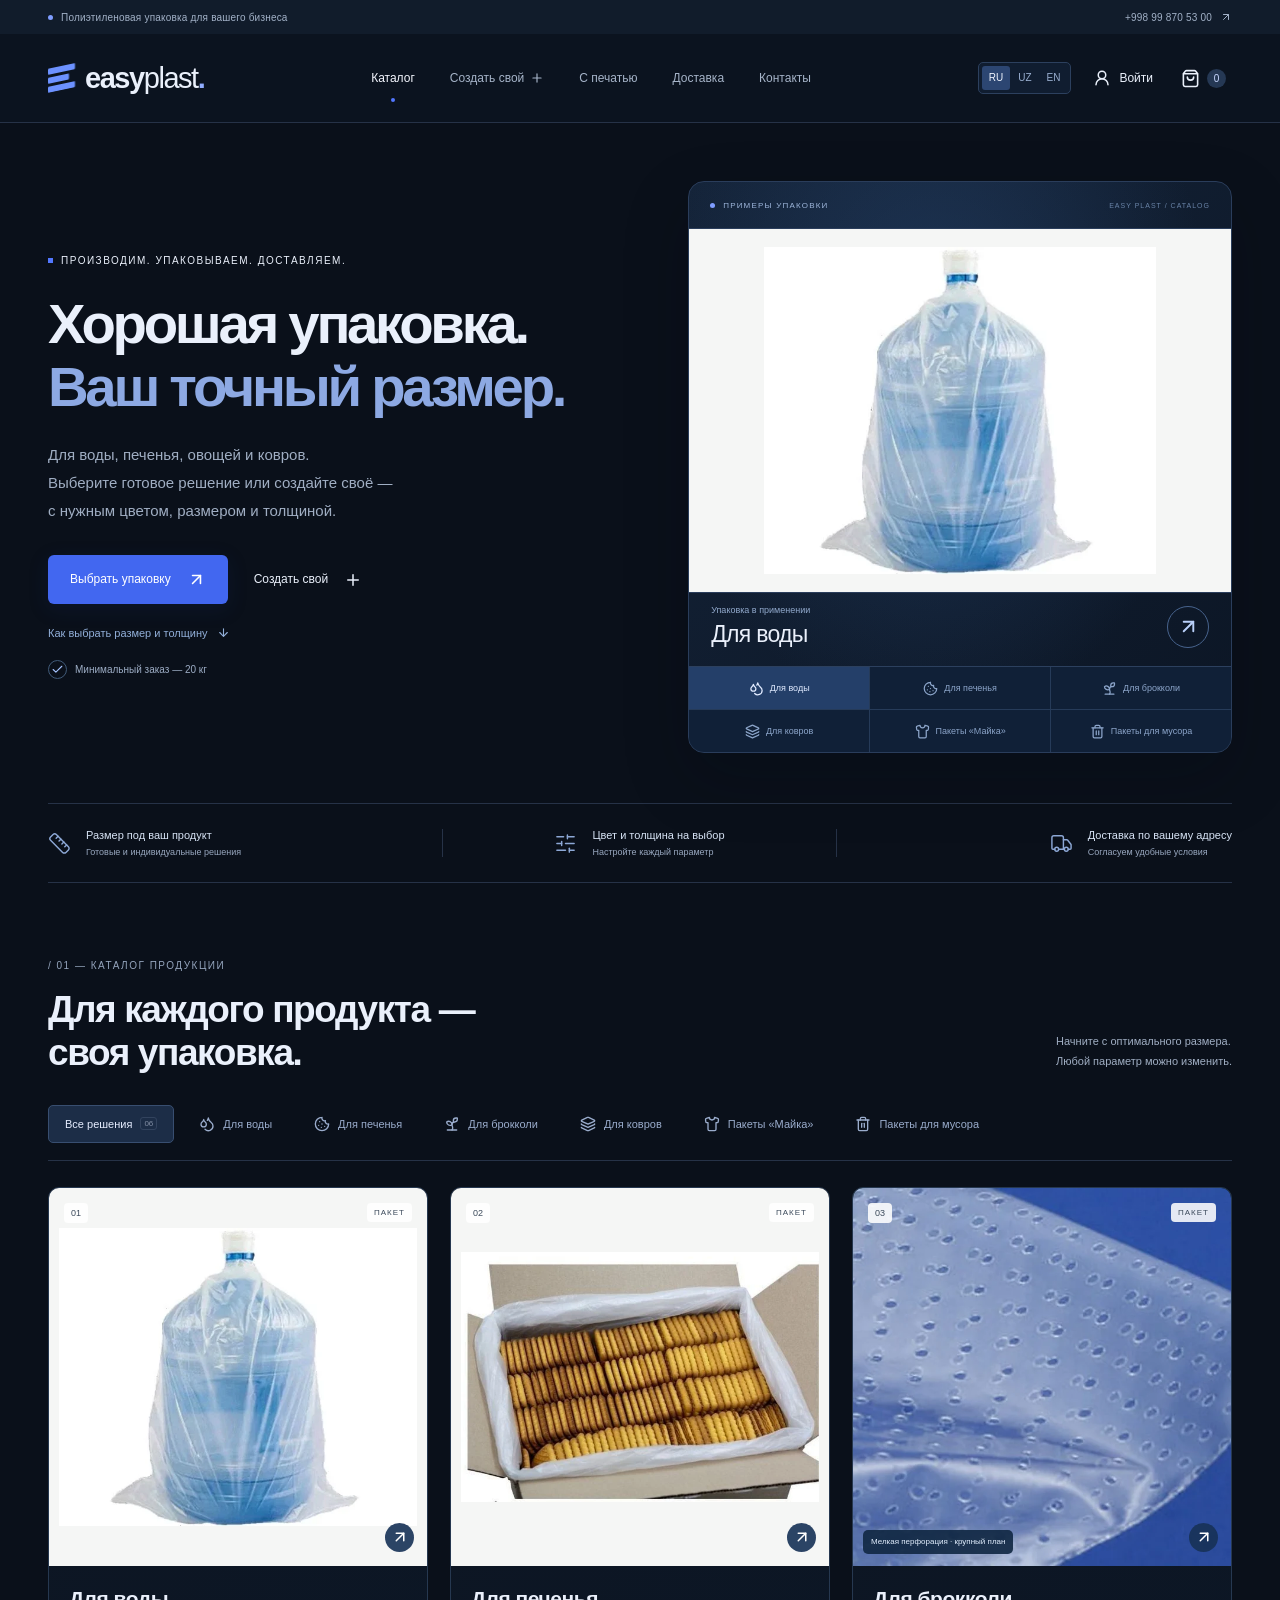
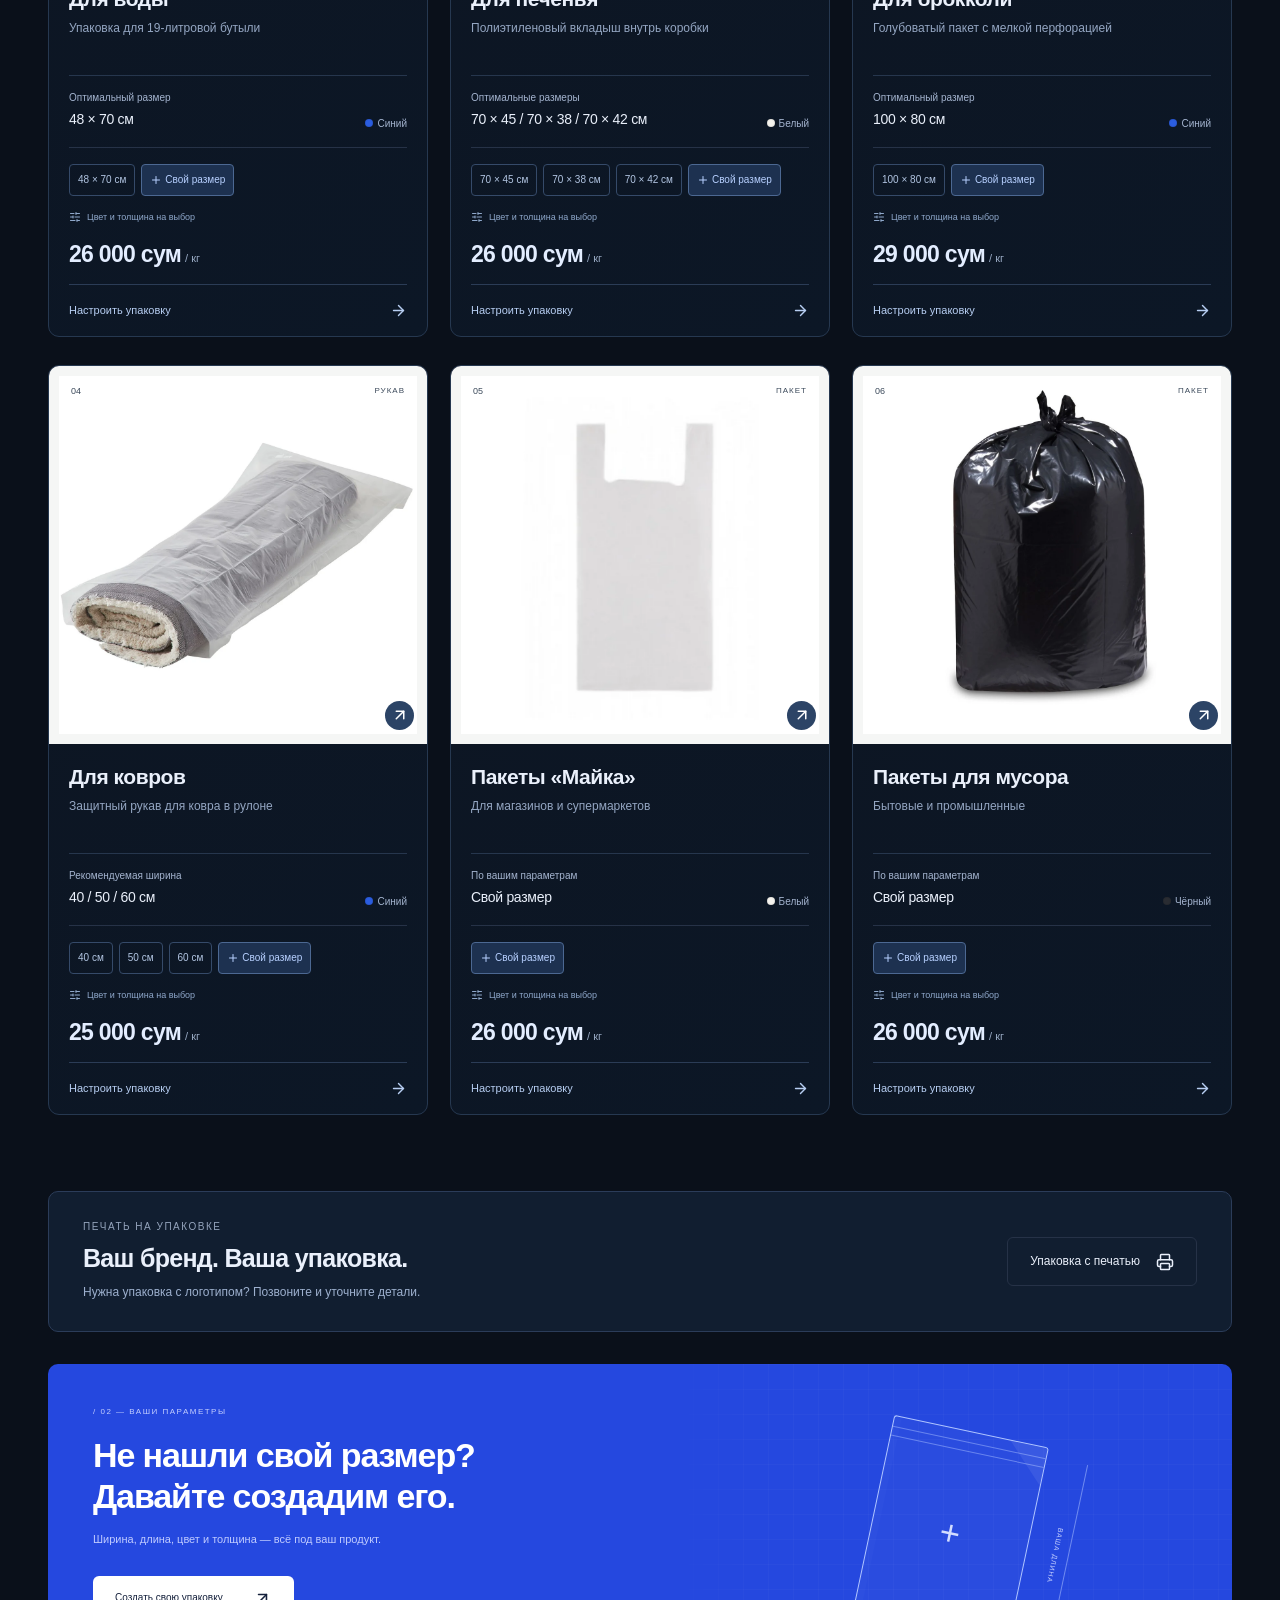
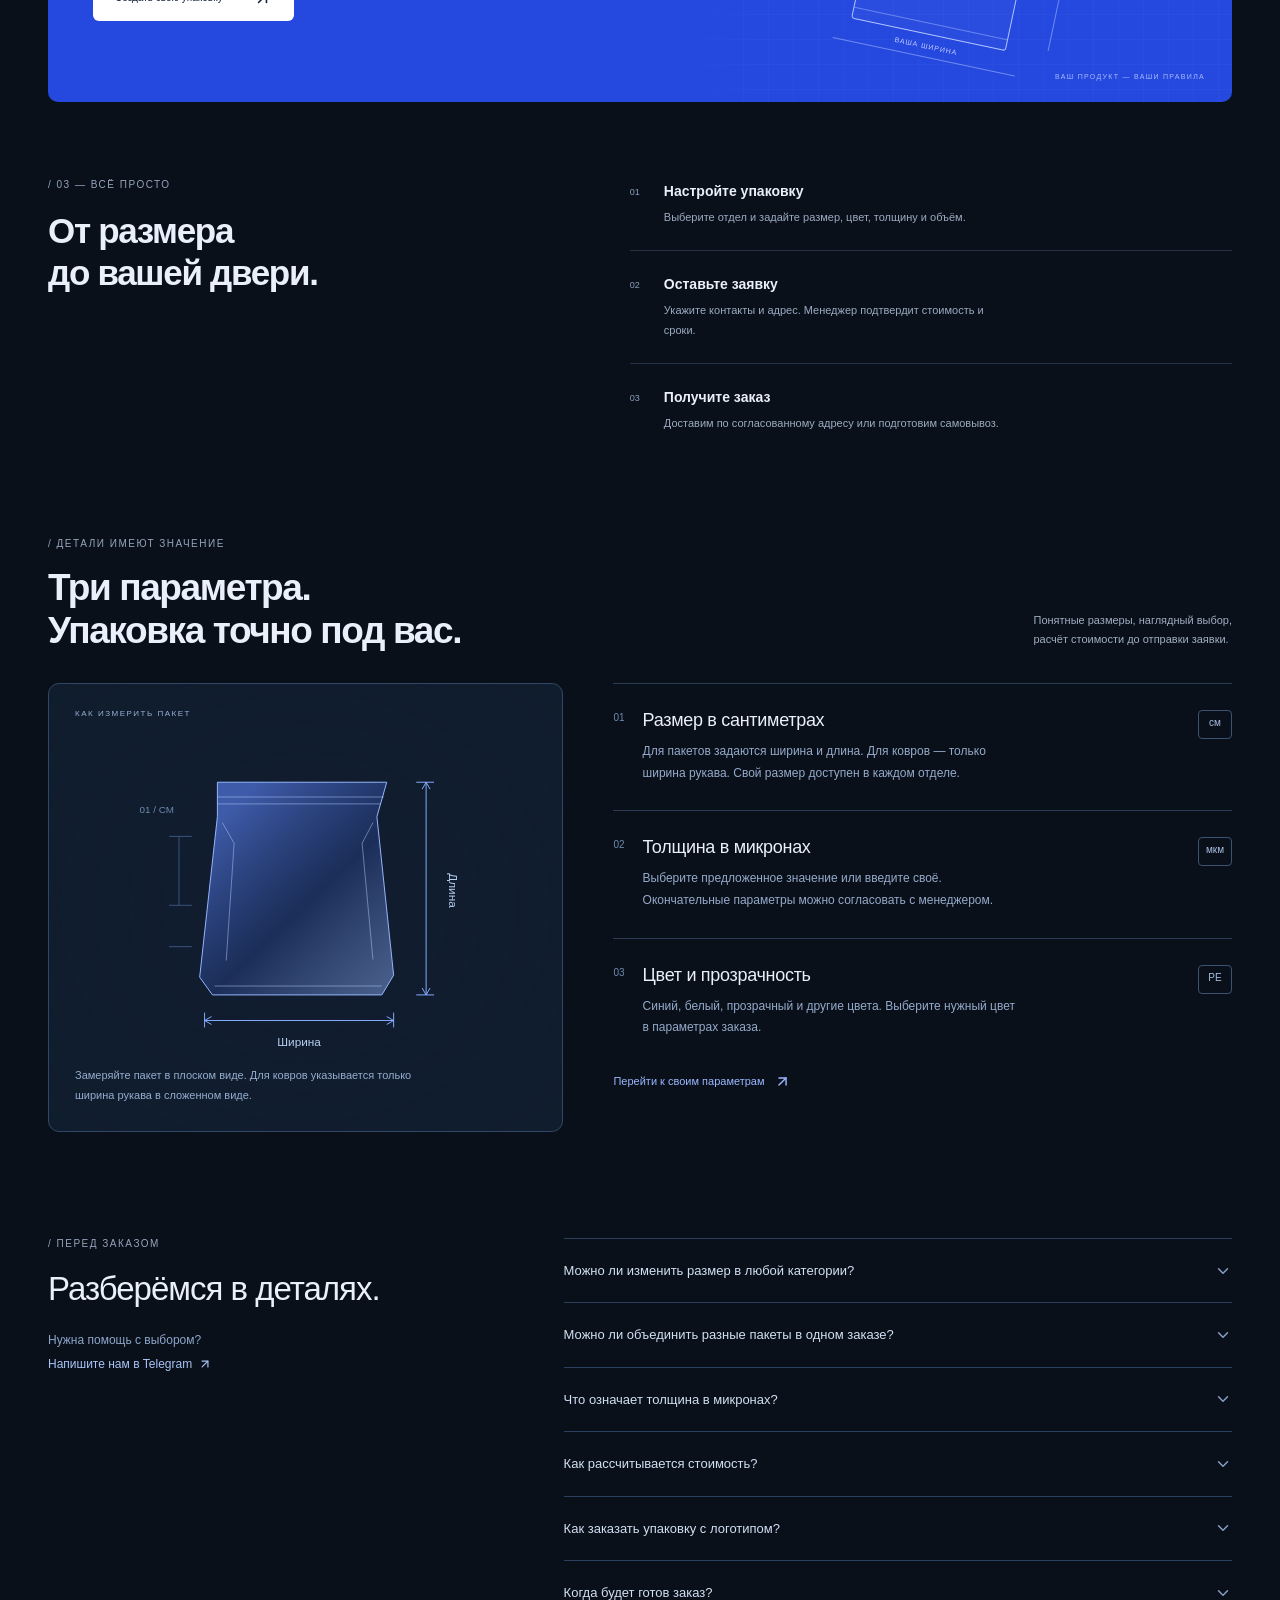
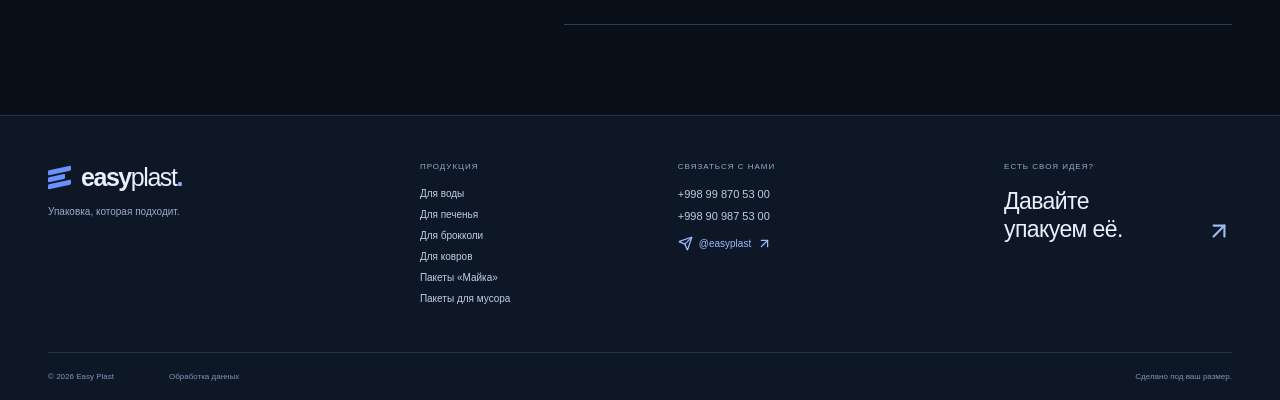
==== index.html @ e7889e96 "Add files via upload" ====
<!doctype html>
<html lang="ru"><head><meta charset="UTF-8"><meta name="viewport" content="width=device-width, initial-scale=1"><title>Easy Plast — упаковка под ваш размер</title><meta name="description" content="Полиэтиленовая упаковка для воды, печенья, брокколи, ковров, магазинов и мусора. Заказ от 20 кг."><link rel="icon" href="./favicon.svg">  <script type="module" crossorigin src="./assets/index-DZEYmqN1.js"></script>
  <link rel="modulepreload" crossorigin href="./assets/details-CzE2XXYH.js">
  <link rel="stylesheet" crossorigin href="./assets/details-czzWIWby.css">
</head><body><div id="root"></div><script src="./config.js"></script></body></html>
---- assets/details-czzWIWby.css ----
:root{--ink:#202521;--muted:#797f7b;--paper:#fbfcf9;--blue:#244be9;--line:#e3e6df;--soft:#f0f2ed}*{box-sizing:border-box}html{scroll-behavior:smooth;scroll-padding-top:100px}body{background:var(--paper);color:var(--ink);-webkit-font-smoothing:antialiased;margin:0;font-family:Arial,Helvetica,sans-serif;font-size:15px}button,input,textarea{font:inherit}button,a,input,textarea{-webkit-tap-highlight-color:transparent}button{cursor:pointer;color:inherit;background:0 0;border:0}a{color:inherit;text-decoration:none}button:disabled{cursor:wait;opacity:.6}button:focus-visible,a:focus-visible{outline-offset:5px;outline:3px solid #8da5ff}input:focus,textarea:focus{border-color:var(--blue);outline:none;box-shadow:0 0 0 3px #244be914}h1,h2,h3,p{margin:0}button svg,a svg{flex-shrink:0}h1,h2,h3{font-weight:600}button,a{touch-action:manipulation}.shell{width:calc(100% - 96px);max-width:1320px;margin:0 auto}.topline{letter-spacing:.02em;color:#636e62;background:#eff2e9;height:34px;font-size:10px}.topline .shell{justify-content:space-between;align-items:center;height:100%;display:flex}.topline span,.topline a{align-items:center;gap:8px;display:flex}.live-dot{background:#6a8568;border-radius:50%;width:5px;height:5px}.site-header{z-index:40;-webkit-backdrop-filter:blur(16px);backdrop-filter:blur(16px);border-bottom:1px solid var(--line);background:#fbfcf9f5;position:sticky;top:0}.header-inner{justify-content:space-between;align-items:center;gap:30px;height:88px;display:flex}.brand{letter-spacing:-1.45px;align-items:center;gap:10px;padding:0;font-size:29px;font-weight:750;display:inline-flex}.brand-light{font-weight:400}.brand-icon{gap:3px;width:27px;display:grid;transform:skewY(-12deg)}.brand-icon i{background:var(--blue);border-radius:1px;height:6px}.brand-icon i:nth-child(2){width:21px}.main-nav{align-items:center;gap:31px;display:flex}.main-nav button{color:#676e67;align-items:center;gap:6px;height:88px;font-size:13px;display:flex;position:relative}.main-nav .active:after{content:"";background:var(--blue);border-radius:50%;width:4px;height:4px;position:absolute;bottom:20px;left:50%;transform:translate(-50%)}.header-actions{align-items:center;gap:22px;display:flex}.account-button{align-items:center;gap:8px;font-size:12px;display:flex}.cart-button{align-items:center;gap:7px;height:38px;display:flex}.cart-count{width:19px;height:19px;color:var(--blue);background:#e8edfb;border-radius:50%;place-content:center;font-size:10px;display:grid}.mobile-menu-button{display:none}.hero{grid-template-columns:1.1fr 1fr;align-items:center;gap:42px;padding-top:58px;padding-bottom:50px;display:grid}.eyebrow{letter-spacing:1.5px;align-items:center;gap:8px;font-size:10px;font-weight:500;display:flex}.tiny-square{background:var(--blue);width:5px;height:5px}.muted{color:var(--muted)}.hero h1{letter-spacing:-3.3px;margin:27px 0 23px;font-size:clamp(42px,4.4vw,66px);line-height:1.11}.hero-copy>p{color:#778075;font-size:15px;line-height:1.85}.hero-buttons{flex-wrap:wrap;gap:14px;margin-top:31px;display:flex}.button{border-radius:6px;justify-content:center;align-items:center;gap:16px;min-height:49px;padding:13px 22px;font-size:12px;font-weight:500;line-height:1.4;transition:background .18s,transform .18s,box-shadow .18s;display:inline-flex}.button:hover{transform:translateY(-1px)}.button.blue{background:var(--blue);color:#fff;box-shadow:0 4px 12px #173cf00d}.button.blue:hover{background:#183bd3;box-shadow:0 6px 20px #173cf024}.button.ghost{padding-left:12px}.button.outline{border:1px solid var(--line);background:0 0}.button.white{color:var(--ink);background:#fff}.button.dark{background:var(--ink);color:#fff}.button.small{gap:8px;min-height:38px;padding:9px 14px;font-size:11px}.button.full{width:100%}.hero-note{color:#7d857b;align-items:center;gap:8px;margin-top:32px;font-size:10px;display:flex}.note-icon{color:#718767;border:1px solid #c6d5bc;border-radius:50%;place-content:center;width:19px;height:19px;display:grid}.hero-visual{background:#eef1ea;border-radius:10px;height:464px;position:relative;overflow:hidden}.visual-label{z-index:2;letter-spacing:1.3px;color:#838f81;font-size:8px;position:absolute;top:23px;left:24px}.visual-orbit{border:1px solid #dde4d7;border-radius:50%;width:370px;height:370px;position:absolute;top:59px;left:65px}.visual-orbit:after{content:"";border:1px dashed #e2e7dc;border-radius:50%;position:absolute;inset:24px}.hero-package{filter:drop-shadow(0 16px 8px #182c5119);width:81%;position:absolute;bottom:4%;left:-5%;transform:rotate(-8deg)}.hero-roll{filter:drop-shadow(4px 12px 10px #222f3b0d);width:60%;position:absolute;top:3%;right:-6%;transform:rotate(8deg)}.hero-white{filter:drop-shadow(0 10px 6px #24371f0f);width:57%;position:absolute;bottom:-1%;right:-5%;transform:rotate(9deg)}.hero-visual svg{width:100%;height:auto}.dimension-tag{z-index:3;-webkit-backdrop-filter:blur(10px);backdrop-filter:blur(10px);background:#ffffffed;border:1px solid #fff;border-radius:7px;align-items:center;gap:9px;padding:11px 13px;display:flex;position:absolute;bottom:29px;left:25px;box-shadow:0 5px 18px #23311b08}.dimension-icon{color:var(--blue);background:#edf1ff;border-radius:5px;place-content:center;width:32px;height:32px;display:grid}.dimension-tag b{font-size:10px;display:block}.dimension-tag div>span{color:#838b7c;margin-top:4px;font-size:8px;display:block}.material-tag{color:#6a7568;align-items:center;gap:5px;font-size:9px;display:flex;position:absolute;top:64px;right:23px}.material-tag>span{background:#274be0;border-radius:50%;width:6px;height:6px}.visual-index{letter-spacing:1px;color:#8d978b;font-size:7px;position:absolute;bottom:25px;right:23px}.features-strip{border-top:1px solid var(--line);border-bottom:1px solid var(--line);grid-template-columns:repeat(3,1fr);padding:25px 0;display:grid}.feature{border-right:1px solid var(--line);justify-content:center;align-items:center;gap:15px;padding:0 20px;display:flex}.feature:last-child{border:0}.feature:first-child{justify-content:flex-start;padding-left:0}.feature:last-child{justify-content:flex-end;padding-right:0}.feature b{font-size:11px;font-weight:500;display:block}.feature span{color:#899084;margin-top:6px;font-size:9px;display:block}.catalog-section{padding-top:77px;padding-bottom:76px;scroll-margin-top:100px}.section-top{justify-content:space-between;align-items:flex-end;gap:30px;margin-bottom:30px;display:flex}.section-top h2{letter-spacing:-1.4px;margin-top:18px;font-size:37px;line-height:1.16}.section-aside{color:#858e80;padding-bottom:3px;font-size:11px;line-height:1.8}.category-tabs{border-bottom:1px solid var(--line);scrollbar-width:none;gap:8px;margin-bottom:26px;padding-bottom:17px;display:flex;overflow-x:auto}.category-tabs button{white-space:nowrap;color:#7c8577;border:1px solid #0000;border-radius:5px;align-items:center;gap:8px;padding:10px 16px;font-size:11px;display:flex}.category-tabs button>span{opacity:.5;border:1px solid #c1cbb5;border-radius:3px;padding:1px 3px;font-size:8px}.product-grid{grid-template-columns:repeat(4,minmax(0,1fr));gap:19px;display:grid}.product-grid.filtered{grid-template-columns:repeat(3,minmax(0,1fr))}.product-card{min-width:0}.product-image{aspect-ratio:1;border-radius:8px;width:100%;display:block;position:relative;overflow:hidden}.product-image>svg{width:100%;height:100%;transition:transform .35s cubic-bezier(.2,.7,.3,1);transform:translateY(6px)}.product-image:hover>svg{transform:translateY(0)scale(1.045)}.product-number{color:#879087;font-size:8px;position:absolute;top:15px;left:15px}.product-type{letter-spacing:1px;color:#879087;font-size:7px;position:absolute;top:15px;right:15px}.image-open{color:#65705f;background:#fff9;border-radius:50%;place-content:center;width:29px;height:29px;transition:background .2s;display:grid;position:absolute;bottom:14px;right:13px}.product-info h3{letter-spacing:-.45px;font-size:18px}.product-info>p{color:#899180;max-width:215px;min-height:33px;margin:8px 0 17px;font-size:10px;line-height:1.65}.spec-row{border-bottom:1px solid var(--line);justify-content:space-between;align-items:flex-end;gap:8px;padding-bottom:17px;display:flex}.spec-row>div>span{color:#8c9486;margin-bottom:6px;font-size:8px;display:block}.spec-row b{letter-spacing:-.3px;font-size:14px;font-weight:500}.color-note{align-items:center;gap:4px;padding-bottom:1px;display:flex}.color-note i,.item-color i,.preview-bottom i{border:1px solid #00000012;border-radius:50%;flex-shrink:0;width:8px;height:8px;display:inline-block}.spec-row .color-note>span{margin:0;font-size:8px}.product-cta{color:#636f5e;text-align:left;justify-content:space-between;align-items:center;width:100%;padding:15px 0;font-size:9px;display:flex}.custom-banner{color:#fff;background:#2548df;border-radius:10px;grid-template-columns:1.1fr 1fr;min-height:338px;display:grid;position:relative;overflow:hidden}.custom-banner-text{padding:43px 45px}.custom-banner .eyebrow{color:#c4cfff;font-size:8px}.custom-banner h2{letter-spacing:-1.1px;margin:19px 0 13px;font-size:34px;line-height:1.2}.custom-banner p{color:#c0cbff;font-size:11px;line-height:1.8}.custom-banner .button{gap:30px;min-height:44px;margin-top:26px;font-size:10px}.blueprint{background-image:linear-gradient(#ffffff06 1px,#0000 1px),linear-gradient(90deg,#ffffff06 1px,#0000 1px);background-size:25px 25px;place-items:center;padding:30px;display:grid;position:relative;-webkit-mask-image:linear-gradient(90deg,#0000,#000 15%);mask-image:linear-gradient(90deg,#0000,#000 15%)}.blueprint-bag{background:#ffffff06;border:1px solid #b0c5ff;border-radius:3px;width:158px;height:208px;position:relative;transform:rotate(12deg);box-shadow:inset 7px 0 #ffffff04}.blueprint-bag:before{content:"";border-top:1px solid #b0c5ff77;border-bottom:1px solid #b0c5ff77;height:8px;position:absolute;inset:10px 0 auto}.blueprint-bag:after{content:"";border-bottom:1px solid #b0c5ff77;width:100%;position:absolute;bottom:10px}.blueprint-fold{clip-path:polygon(0 0,100% 0,100% 100%);background:#ffffff12;width:38px;height:38px;position:absolute;top:0;right:0}.blueprint-width{text-align:center;letter-spacing:1px;color:#c4cfff;border-bottom:1px solid #b0c5ff88;width:calc(100% + 30px);padding-bottom:7px;font-size:7px;position:absolute;bottom:-24px;left:-15px}.blueprint-height{writing-mode:vertical-rl;letter-spacing:1px;color:#c4cfff;text-align:center;border-right:1px solid #b0c5ff88;height:calc(100% - 16px);padding-right:9px;font-size:7px;position:absolute;top:8px;right:-43px}.blueprint-plus{color:#d3ddff;font-size:35px;font-weight:200;position:absolute;top:50%;left:50%;transform:translate(-50%,-50%)}.blueprint-caption{letter-spacing:1.3px;color:#a7baff;font-size:7px;position:absolute;bottom:22px;right:27px}.process{grid-template-columns:1fr 1.2fr;gap:80px;padding-top:77px;padding-bottom:85px;display:grid}.process h2{letter-spacing:-1.3px;margin-top:20px;font-size:35px;line-height:1.2}.process-steps{gap:25px;padding-top:4px;display:grid}.process-step{border-bottom:1px solid var(--line);gap:24px;padding-bottom:22px;display:flex}.process-step:last-child{border:0;padding-bottom:0}.process-step>span{color:#8b9585;padding-top:4px;font-size:9px}.process-step h3{margin-bottom:9px;font-size:14px}.process-step p{color:#899180;max-width:340px;font-size:10px;line-height:1.8}.site-footer{border-top:1px solid var(--line);background:#f0f2ec}.footer-top{grid-template-columns:1.5fr 1fr 1.3fr 1fr;gap:30px;padding:43px 0 38px;display:grid}.footer-top .brand{font-size:25px}.footer-top .brand-icon{gap:2px;width:23px}.footer-top .brand-icon i{height:5px}.footer-top .brand-icon i:nth-child(2){width:17px}.footer-top p{color:#85907e;margin-top:14px;font-size:10px}.footer-top>div>span{color:#8a9384;letter-spacing:1px;margin:3px 0 17px;font-size:8px;display:block}.footer-catalog>button{color:#62705b;margin-bottom:10px;padding:0;font-size:10px;display:block}.footer-contact>a{color:#596750;align-items:center;gap:6px;margin:0 0 10px;font-size:11px;display:flex}.footer-contact .telegram-link{color:var(--blue);margin-top:14px;font-size:10px}.footer-create{text-align:left;letter-spacing:-.6px;width:100%;padding:0;font-size:23px;line-height:1.2;display:block;position:relative}.footer-create>svg{color:#819075;position:absolute;bottom:0;right:0}.footer-bottom{color:#8d9786;border-top:1px solid #dde2d7;justify-content:space-between;align-items:center;gap:20px;padding:19px 0;font-size:8px;display:flex}.footer-bottom>span:last-child{margin-left:auto}.footer-bottom>a{margin-left:35px}.page-section{min-height:65vh;padding-top:27px;padding-bottom:85px}.breadcrumb{color:#9ba393;align-items:center;gap:7px;margin-bottom:40px;font-size:10px;display:flex}.breadcrumb button{color:#777f70;padding:0}.page-heading{margin-bottom:35px}.page-heading h1{letter-spacing:-1.9px;margin-top:17px;font-size:45px;line-height:1.12}.page-heading>p{color:#808a79;margin-top:14px;font-size:13px;line-height:1.8}.config-layout{grid-template-columns:1fr 1.05fr;align-items:start;gap:68px;max-width:1150px;display:grid}.config-preview{position:sticky;top:115px}.preview-stage{border-radius:10px;min-height:480px;padding:35px 30px 15px;position:relative;overflow:hidden}.preview-stage>svg{width:100%;max-width:450px;height:355px;margin:8px auto 0;display:block}.preview-label{letter-spacing:1.3px;color:#81907f;font-size:8px;position:absolute;top:25px;left:26px}.preview-size{letter-spacing:-.8px;text-align:center;margin-top:-4px;font-size:29px}.preview-size>span{color:#879381;padding:0 6px;font-size:17px}.preview-size>small{color:#82917c;letter-spacing:0;margin-left:7px;font-size:12px}.preview-bottom{color:#819078;border-top:1px solid #0000000a;justify-content:space-between;margin-top:20px;padding:14px 0 0;font-size:10px;display:flex}.preview-bottom>span{align-items:center;gap:6px;display:flex}.preview-disclaimer{color:#99a191;gap:12px;margin-top:18px;display:flex}.preview-disclaimer p{font-size:10px;line-height:1.7}.preview-disclaimer>svg{margin-top:2px}.config-form{padding-top:6px}.form-section{border-bottom:1px solid var(--line);margin-bottom:26px;padding-bottom:27px}.form-section.last{border:0;margin-bottom:0;padding-bottom:24px}.form-section-title{align-items:center;gap:12px;margin-bottom:19px;display:flex}.form-section-title>span{color:#9aa38f;font-size:9px}.form-section-title h2{letter-spacing:-.2px;font-size:15px;font-weight:500}.form-section-title>small{color:#8a967e;margin-left:auto;font-size:10px}.config-categories{flex-wrap:wrap;gap:7px;display:flex}.config-categories>button{border:1px solid var(--line);color:#78846e;border-radius:5px;align-items:center;gap:6px;padding:10px 12px;font-size:10px;transition:all .2s;display:flex}.preset-box{background:#f0f2ec;border-radius:5px;flex-wrap:wrap;justify-content:space-between;align-items:center;gap:15px;margin-top:17px;padding:12px;display:flex}.preset-box>div:first-child{color:#7b896e;align-items:center;gap:7px;font-size:9px;display:flex}.preset-box b{color:#4f6045;font-weight:500}.text-link{color:var(--blue);background:0 0;align-items:center;gap:6px;padding:0;font-size:10px;display:inline-flex}.text-link:hover{text-underline-offset:3px;text-decoration:underline}.preset-widths{gap:5px;display:flex}.preset-widths>button{border:1px solid #dbe0d4;border-radius:4px;padding:6px 9px;font-size:9px}.preset-widths>button.selected{color:var(--blue);background:#fff;border-color:#b3c0f6}label{color:#6d7b60;font-size:11px;font-weight:400;display:block}input:not([type=color]),textarea{width:100%;color:var(--ink);background:#fff;border:1px solid #dfe4d8;border-radius:5px;min-width:0;padding:12px 13px;font-size:12px;transition:border .15s,box-shadow .15s;display:block}label>input,label>textarea{margin-top:8px}.input-grid{grid-template-columns:1fr 1fr;gap:15px;display:grid}.input-grid.three{grid-template-columns:repeat(3,minmax(0,1fr));gap:11px}.input-unit{margin-top:8px;position:relative}.input-unit input:not([type=color]){min-height:45px;padding-right:38px;font-size:14px}.input-unit>span{color:#9ba58e;font-size:10px;position:absolute;top:50%;right:13px;transform:translateY(-50%)}.field-hint{color:#939f85;align-items:center;gap:4px;margin-top:11px;font-size:9px;line-height:1.7;display:flex}.thickness-presets{align-items:center;gap:7px;margin-top:17px;display:flex}.thickness-presets>span{color:#9aa38f;margin-right:3px;font-size:9px}.thickness-presets>button{border:1px solid var(--line);color:#7f8d72;border-radius:4px;padding:7px 11px;font-size:9px}.color-options{align-items:center;gap:13px;display:flex}.color-option{border:1px solid #00000012;border-radius:50%;place-content:center;width:32px;height:32px;display:grid;position:relative}.color-option.selected:after{content:"";border:1px solid #aab7e3;border-radius:50%;position:absolute;inset:-5px}.custom-color{color:#8b987f;border:1px dashed #b5bea9;border-radius:50%;place-content:center;width:34px;height:34px;margin:0 0 0 3px;display:grid;position:relative;overflow:hidden}.custom-color input{opacity:0;cursor:pointer;width:100%;height:100%;position:absolute;inset:0}.custom-color-name{margin-top:16px}.quantity-field{align-items:center;gap:22px;display:flex}.quantity-field>.input-unit{width:165px;margin:0}.quantity-field>p{color:#8e9a82;font-size:9px;line-height:1.8}.add-to-cart{margin-top:3px}.view-cart{justify-content:center;width:100%;padding:15px 0 0;display:flex}.empty-state{text-align:center;border:1px solid var(--line);background:#f3f5ee;border-radius:10px;flex-direction:column;justify-content:center;align-items:center;gap:18px;min-height:340px;padding:75px 25px;display:flex}.empty-state h2{letter-spacing:-.6px;font-size:22px}.empty-state p{color:#8c9981;font-size:12px;line-height:1.7}.empty-state .button{margin-top:7px}.cart-layout{grid-template-columns:1.65fr 1fr;align-items:start;gap:55px;display:grid}.cart-items{gap:17px;display:grid}.cart-item{border-bottom:1px solid var(--line);align-items:center;gap:20px;padding-bottom:17px;display:flex}.cart-art{background:#eef2e9;border-radius:7px;flex-shrink:0;width:120px;height:115px;overflow:hidden}.cart-art>svg{width:100%;height:100%}.cart-item-info{flex:1;min-width:0}.cart-item-info h3{margin-bottom:8px;font-size:15px}.cart-item-info>p{color:#7d8a70;font-size:11px}.cart-item-info>p>span{color:#b3bcaa;padding:0 5px}.item-color{color:#8d9981;align-items:center;gap:5px;margin-top:8px;font-size:10px;display:flex}.cart-item-info>.text-link{margin-top:10px;font-size:9px}.cart-item-controls{flex-direction:column;align-items:flex-end;gap:22px;display:flex}.remove-button{color:#9aa68c;padding:3px}.remove-button:hover{color:#c34e3f}.small-quantity{align-items:center;gap:5px;display:flex}.small-quantity input{width:73px!important;padding:8px!important;font-size:12px!important}.small-quantity>span{color:#8c987e;font-size:10px}.cart-items>.button{justify-self:start;margin-top:12px}.order-summary{border:1px solid var(--line);background:#f1f4eb;border-radius:8px;padding:25px;position:sticky;top:115px}.order-summary>.eyebrow{margin-bottom:24px;font-size:9px}.summary-line{color:#89967b;justify-content:space-between;align-items:center;margin:16px 0;font-size:11px;display:flex}.summary-line b{color:#5c6c4e;font-size:12px;font-weight:500}.summary-price{border-top:1px solid #dce3d3;margin-top:20px;padding:20px 0}.summary-price>span{color:#8a987b;font-size:10px}.summary-price>b{letter-spacing:-.6px;margin-top:7px;font-size:20px;font-weight:500;display:block}.summary-price>p{color:#94a187;margin-top:10px;font-size:10px;line-height:1.8}.fineprint{color:#96a18b;text-align:center;margin-top:14px;font-size:9px;line-height:1.8}.fineprint>a{text-underline-offset:2px;text-decoration:underline}.checkout-layout{grid-template-columns:1.6fr 1fr;align-items:start;gap:65px;display:grid}.checkout-form .form-section{margin-bottom:28px;padding-bottom:28px}.checkout-form label{margin-bottom:17px}.checkout-form .input-grid label{margin-bottom:0}.delivery-methods{grid-template-columns:1fr 1fr;gap:12px;display:grid}.delivery-methods>button{text-align:left;border:1px solid #dfe5d6;border-radius:6px;grid-template-columns:24px 1fr;align-items:center;gap:8px 11px;padding:17px;display:grid;position:relative}.delivery-methods>button>svg{color:#8e9c80;grid-row:span 2}.delivery-methods>button>b{font-size:12px;font-weight:500}.delivery-methods>button>span{color:#9da88f;font-size:9px}.delivery-methods>button>i{border:1px solid #ccd7be;border-radius:50%;place-content:center;width:14px;height:14px;display:grid;position:absolute;top:11px;right:11px}.delivery-methods>button.selected>i{color:#fff;background:var(--blue);border-color:var(--blue)}.address-fields{margin-top:23px}.map-actions{flex-wrap:wrap;align-items:center;gap:22px;margin:6px 0 17px;display:flex}.google-map{border:1px solid var(--line);background:#edf1e9;border-radius:7px;overflow:hidden}.google-map>iframe{border:0;min-height:250px;display:block}.google-map>a{color:#8d9b7e;background:#fff;justify-content:flex-end;align-items:center;gap:6px;padding:10px 12px;font-size:9px;display:flex}.optional{color:#a6af9c;float:right;font-size:9px;font-weight:400}.checkout-items{border-bottom:1px solid #dfe5d8;gap:17px;padding-bottom:12px;display:grid}.checkout-items>div{justify-content:space-between;gap:12px;display:flex}.checkout-items b{font-size:12px;font-weight:500}.checkout-items span{color:#95a186;margin-top:4px;font-size:9px;line-height:1.8;display:block}.checkout-items strong{white-space:nowrap;font-size:11px;font-weight:500}.checkout-summary .telegram-draft{gap:8px;margin-top:10px}.checkout-summary>.text-link{justify-content:center;width:100%;margin-top:19px;font-size:9px;display:flex}.form-error{color:#a35e43;background:#fff0e9;border:1px solid #f3d5c7;border-radius:5px;margin:12px 0 18px;padding:12px 14px;font-size:11px;line-height:1.7}.success-state{text-align:center;flex-direction:column;align-items:center;padding:35px 0 55px;display:flex}.success-icon{color:#667f4f;background:#e9efdf;border-radius:50%;place-content:center;width:75px;height:75px;margin-bottom:25px;display:grid}.success-state h1{letter-spacing:-1.5px;margin:20px 0;font-size:44px}.success-state>p:not(.fineprint){color:#8d9b7e;margin-bottom:27px;font-size:13px;line-height:1.8}.success-state>.button{margin:5px 0}.success-state>.fineprint{max-width:340px}.contacts-page .page-heading h1{letter-spacing:-2.8px;font-size:61px}.contact-grid{grid-template-columns:1.2fr 1fr 1fr;gap:18px;margin-top:43px;display:grid}.contact-card{border:1px solid var(--line);background:#f3f5ee;border-radius:8px;min-height:230px;padding:28px 25px;transition:transform .2s;position:relative}.contact-card:hover{transform:translateY(-4px)}.contact-card>svg{color:#899a77;margin-bottom:26px}.contact-card>span{letter-spacing:1.2px;color:#97a489;margin-bottom:12px;font-size:8px;display:block}.contact-card h2{letter-spacing:-1px;white-space:nowrap;font-size:26px}.contact-card>p{color:#9aa78c;margin-top:11px;font-size:9px}.contact-card>.contact-arrow{position:absolute;top:29px;right:23px}.primary-contact{background:var(--blue);color:#fff;border-color:var(--blue)}.contact-bottom{border-top:1px solid var(--line);grid-template-columns:1fr 1fr;gap:50px;margin-top:45px;padding-top:32px;display:grid}.contact-bottom>div>svg{color:#93a181;margin-bottom:17px}.contact-bottom h2{letter-spacing:-.4px;font-size:19px}.contact-bottom p{color:#94a086;margin-top:13px;margin-bottom:17px;font-size:11px;line-height:1.8}.account-profile{border-top:1px solid var(--line);border-bottom:1px solid var(--line);align-items:center;gap:14px;margin-bottom:26px;padding:20px 0;display:flex}.avatar{width:43px;height:43px;color:var(--blue);background:#e6edff;border-radius:50%;place-content:center;font-size:16px;display:grid}.account-profile>div:nth-child(2){flex:1;min-width:0}.account-profile b{overflow-wrap:anywhere;font-size:13px;font-weight:500;display:block}.account-profile span{color:#94a087;overflow-wrap:anywhere;margin-top:5px;font-size:10px;display:block}.orders-list{gap:20px;display:grid}.saved-order{border:1px solid var(--line);border-radius:8px;padding:23px}.saved-order-top{border-bottom:1px solid var(--line);justify-content:space-between;align-items:center;gap:15px;padding-bottom:20px;display:flex}.saved-order-top b{font-size:14px;font-weight:500}.saved-order-top>div>span{color:#95a187;margin-left:15px;font-size:10px}.status-badge{color:#6e7e5c;white-space:nowrap;background:#edf2e6;border-radius:4px;align-items:center;gap:7px;padding:7px 10px;font-size:9px;display:flex}.status-badge>span{background:#8a9b74;border-radius:50%;width:4px;height:4px}.saved-order-item{border-bottom:1px solid #e9ede4;align-items:center;gap:12px;padding:18px 0;font-size:11px;display:flex}.saved-order-item>svg{color:#93a081}.saved-order-item b{min-width:100px;font-weight:500}.saved-order-item>span{color:#93a081}.saved-order-item>strong{white-space:nowrap;margin-left:auto;font-weight:500}.saved-order-bottom{justify-content:space-between;align-items:center;gap:17px;padding-top:17px;display:flex}.saved-order-bottom>p{color:#93a081;align-items:center;gap:7px;font-size:10px;display:flex}.repeat-order{margin-top:20px}.toast{color:#fff;z-index:80;opacity:0;pointer-events:none;white-space:nowrap;background:#242e20;border-radius:8px;align-items:center;gap:11px;max-width:calc(100% - 30px);padding:15px 18px;font-size:11px;transition:all .22s;display:flex;position:fixed;bottom:22px;left:50%;transform:translate(-50%,20px);box-shadow:0 10px 40px #1f2a1c1a}.toast.visible{opacity:1;pointer-events:auto;transform:translate(-50%)}.toast>svg{color:#c5daa8;flex-shrink:0}.toast>button{color:#d1e0ba;align-items:center;gap:5px;margin-left:8px;font-size:10px;display:flex}.auth-dialog{background:var(--paper);color:var(--ink);border:1px solid #e1e8d9;border-radius:15px;width:440px;max-width:calc(100% - 36px);margin:auto;padding:0;box-shadow:0 20px 80px #16291826}.auth-dialog::backdrop{-webkit-backdrop-filter:blur(5px);backdrop-filter:blur(5px);background:#18251b60}.auth-content{text-align:center;padding:40px 36px 32px;position:relative}.dialog-close{color:#98a58c;padding:4px;position:absolute;top:15px;right:15px}.auth-symbol{width:58px;height:58px;color:var(--blue);background:#e9edff;border-radius:15px;place-content:center;margin:0 auto 23px;display:grid}.auth-content h2{letter-spacing:-1.1px;margin-bottom:15px;font-size:30px;line-height:1.18}.auth-content>p{color:#8a977e;margin-bottom:24px;font-size:11px;line-height:1.8}.google-button{justify-content:center;min-height:44px;display:flex}.loading-line{color:#8c9980;justify-content:center;align-items:center;gap:9px;padding:16px 0;font-size:11px;display:flex}.auth-unavailable{text-align:left;background:#eff2e9;border-radius:7px;padding:16px}.auth-unavailable p{color:#8b987e;margin-bottom:10px;font-size:10px;line-height:1.8}.auth-unavailable p b{color:#6a7a5d;font-size:11px;font-weight:500}.auth-unavailable .button{gap:8px;width:100%;min-height:40px;font-size:11px}.google-auth>.fineprint{margin-top:20px}.hidden{display:none!important}.spin{animation:1s linear infinite spin}@keyframes spin{to{transform:rotate(360deg)}}.privacy-page{max-width:780px;padding-top:55px;padding-bottom:80px}.privacy-page>a{color:var(--blue);font-size:12px}.privacy-page h1{letter-spacing:-1px;margin:35px 0 25px;font-size:34px;line-height:1.2}.privacy-page p{color:#7b8870;margin-bottom:20px;font-size:14px;line-height:1.9}.privacy-page p a{color:var(--blue)}@media (width>=1550px){.hero-visual{height:500px}.hero h1{font-size:69px}.hero-copy>p{font-size:16px}.product-image{aspect-ratio:1.05}}@media (width<=1120px){.shell{width:calc(100% - 64px)}.main-nav,.header-inner{gap:22px}.hero{gap:25px}.hero h1{letter-spacing:-2.6px;font-size:48px}.hero-visual{height:410px}.hero-copy>p{font-size:13px}.hero-buttons{gap:6px}.hero-buttons .button{padding:12px 17px;font-size:11px}.hero-note{margin-top:27px}.eyebrow{letter-spacing:1.2px;font-size:8px}.product-grid{gap:15px}.spec-row{flex-direction:column;align-items:flex-start;gap:10px}.product-info>p{min-height:40px;font-size:10px}.product-cta{gap:7px;font-size:8px;line-height:1.5}.custom-banner-text{padding:38px}.custom-banner h2{font-size:31px}.feature{gap:10px;padding:0 12px}.feature b{font-size:10px}.feature span{font-size:8px}.config-layout{gap:37px}.preview-stage{min-height:430px;padding:30px 25px 15px}.preview-stage>svg{height:310px}.config-categories>button{padding:9px 10px;font-size:9px}.contact-grid{grid-template-columns:1fr 1fr 1fr;gap:13px}.contact-card{min-height:215px;padding:25px 20px}.contact-card h2{font-size:22px}.contact-card>p{font-size:8px}.contact-card>.contact-arrow{right:18px}.cart-layout,.checkout-layout{gap:35px}.order-summary{padding:21px}.summary-price>b{font-size:18px}.footer-top{gap:24px}.footer-create{font-size:21px}}@media (width<=850px){.header-inner{gap:20px;height:76px}.main-nav{gap:16px}.main-nav button{height:76px;font-size:11px}.main-nav .active:after{bottom:15px}.brand{font-size:26px}.brand-icon{width:24px}.brand-icon i:nth-child(2){width:18px}.header-actions{gap:14px}.account-button>span{display:none}.hero{grid-template-columns:1.05fr 1fr;gap:20px;padding-top:37px}.hero h1{letter-spacing:-1.9px;font-size:37px}.hero-copy>p{font-size:12px}.desktop-break{display:none}.hero-visual{height:370px}.hero .eyebrow{letter-spacing:.7px;font-size:6px}.hero-buttons{margin-top:24px}.hero-buttons .button{min-height:43px;padding:11px 13px;font-size:10px}.hero-note{margin-top:22px;font-size:8px}.hero-visual .dimension-tag{padding:8px;bottom:24px;left:14px}.dimension-tag b{font-size:8px}.dimension-tag div>span{font-size:6px}.dimension-icon{width:26px;height:26px}.visual-label{font-size:6px;left:17px}.visual-index{font-size:6px;bottom:13px;right:15px}.material-tag{font-size:7px;top:48px;right:15px}.visual-orbit{width:280px;height:280px;top:66px;left:10px}.hero-package{width:89%;bottom:10%;left:-13%}.hero-white{width:65%;bottom:6%;right:-11%}.hero-roll{width:70%;top:8%;right:-10%}.features-strip{padding:20px 0}.feature{align-items:flex-start}.feature b{font-size:8px;line-height:1.5}.feature span{font-size:7px;line-height:1.6}.feature>svg{width:19px;height:19px}.catalog-section{padding-top:55px;padding-bottom:50px}.section-top h2{font-size:31px}.section-aside{font-size:9px}.product-grid{grid-template-columns:repeat(2,minmax(0,1fr));gap:27px 20px}.product-grid.filtered{grid-template-columns:repeat(2,minmax(0,1fr))}.product-image{aspect-ratio:1.17}.spec-row{flex-direction:row;align-items:flex-end;gap:7px}.product-info>p{max-width:none;min-height:0;font-size:10px}.product-cta{font-size:10px}.product-info h3{font-size:19px}.spec-row>div>span,.spec-row .color-note>span{font-size:9px}.custom-banner-text{padding:32px}.custom-banner h2{font-size:27px}.custom-banner p{font-size:10px}.custom-banner .button{gap:20px;font-size:9px}.custom-banner{min-height:306px}.blueprint-bag{width:127px;height:180px}.blueprint-height{right:-34px}.process{grid-template-columns:1fr 1.3fr;gap:38px;padding-top:55px;padding-bottom:55px}.process h2{font-size:29px}.process-step{gap:18px}.process-step h3{font-size:12px}.process-step p{font-size:9px}.footer-top{grid-template-columns:1.25fr 1fr 1.2fr}.footer-custom{display:none}.footer-bottom{font-size:7px}.page-heading h1{font-size:37px}.config-layout{grid-template-columns:1fr 1.1fr;gap:28px}.preview-stage{min-height:355px;padding:30px 15px 12px}.preview-stage>svg{height:243px}.preview-size{font-size:24px}.preview-disclaimer p{font-size:8px}.config-form{padding:0}.form-section-title h2{font-size:13px}.preset-box{gap:8px;padding:10px}.preset-box>div:first-child{font-size:8px}.config-categories{gap:6px}.config-categories>button{padding:8px;font-size:8px}.config-categories>button>svg{width:13px}.input-grid.three{gap:7px}.input-grid.three label{font-size:9px}.input-unit input:not([type=color]){min-height:41px;padding-left:10px;padding-right:30px;font-size:12px}.input-unit>span{font-size:8px;right:9px}.thickness-presets{flex-wrap:wrap;gap:5px}.thickness-presets>button{padding:6px 8px;font-size:8px}.color-options{gap:11px}.color-option{width:28px;height:28px}.custom-color{width:29px;height:29px}.cart-layout{grid-template-columns:1.4fr 1fr;gap:25px}.cart-item{gap:13px}.cart-art{width:90px;height:96px}.cart-item-info h3{font-size:13px}.cart-item-info>p{font-size:9px}.small-quantity input{width:61px!important}.order-summary{padding:19px}.order-summary>.eyebrow{font-size:8px}.summary-price>b{font-size:17px}.order-summary .button{gap:8px;padding:12px;font-size:10px}.checkout-layout{grid-template-columns:1.5fr 1fr;gap:25px}.checkout-form .input-grid{grid-template-columns:1fr}.checkout-form .input-grid label{margin-bottom:13px}.delivery-methods{gap:8px}.delivery-methods>button{grid-template-columns:1fr;gap:7px;padding:15px 11px}.delivery-methods>button>svg{grid-row:auto;height:21px}.delivery-methods>button>b{font-size:11px}.delivery-methods>button>span{font-size:8px}.contact-grid{grid-template-columns:1fr 1fr}.primary-contact{grid-column:span 2;min-height:200px}.primary-contact h2{font-size:32px}.contact-card>p{font-size:10px}.primary-contact>svg{margin-bottom:18px}.contacts-page .page-heading h1{font-size:52px}.saved-order-top>div>span{margin:7px 0 0;display:block}.saved-order-item{flex-wrap:wrap;gap:7px}.saved-order-item>span{font-size:9px}.saved-order-bottom{align-items:flex-start}.saved-order-bottom>p{max-width:60%;line-height:1.8}.saved-order-bottom>.text-link{font-size:9px}}@media (width<=640px){.shell{width:calc(100% - 36px)}.topline{height:28px}.topline span,.topline a{font-size:8px}.topline .shell{gap:10px}.topline .shell>span{white-space:nowrap;text-overflow:ellipsis;overflow:hidden}.topline a{flex-shrink:0}.header-inner{height:67px}.brand{gap:8px;font-size:26px}.brand-icon{gap:2px;width:22px}.brand-icon i{height:5px}.brand-icon i:nth-child(2){width:17px}.header-actions{gap:18px}.account-button{padding:0}.cart-button{gap:4px;padding:0}.cart-count{width:17px;height:17px;font-size:9px}.mobile-menu-button{align-items:center;padding:0;display:flex}.mobile-menu-button>svg{width:21px;height:21px}.main-nav{background:var(--paper);border-bottom:1px solid var(--line);padding:10px 18px 18px;display:none;position:absolute;top:67px;left:0;right:0;box-shadow:0 12px 18px #1f29180d}.main-nav.is-open{gap:0;display:grid}.main-nav button{text-align:left;height:46px;padding:0 8px;font-size:13px}.main-nav .active:after{bottom:21px;left:auto;right:7px}.hero{grid-template-columns:1fr;gap:26px;padding-top:31px;padding-bottom:28px}.hero h1{letter-spacing:-2px;margin:20px 0 17px;font-size:clamp(34px,8.5vw,47px);line-height:1.12}.hero .eyebrow{letter-spacing:.8px;font-size:7px}.hero-copy>p{font-size:12px;line-height:1.8}.hero-buttons{gap:10px;margin-top:23px}.hero-buttons .button{gap:15px;min-height:45px;padding:12px 17px;font-size:11px}.hero-note{margin-top:22px;font-size:9px}.hero-visual{border-radius:9px;height:350px;margin-top:0}.hero-package{width:76%;bottom:4%;left:-6%}.hero-white{width:53%;bottom:0;right:-3%}.hero-roll{width:57%;top:0;right:-2%}.visual-label{font-size:7px;top:20px;left:21px}.material-tag{font-size:8px;top:48px;right:21px}.hero-visual .dimension-tag{padding:10px;bottom:23px;left:19px}.dimension-tag b{font-size:9px}.dimension-tag div>span{font-size:7px}.dimension-icon{width:30px;height:30px}.visual-index{font-size:6px;bottom:22px;right:18px}.visual-orbit{width:290px;height:290px;top:42px;left:45px}.features-strip{grid-template-columns:1fr;gap:19px;padding:23px 0}.feature,.feature:first-child,.feature:last-child{border:0;justify-content:flex-start;gap:13px;padding:0}.feature>svg{width:21px;height:21px}.feature>div{flex-wrap:wrap;align-items:center;gap:12px;display:flex}.feature b{font-size:10px}.feature span{margin:0;font-size:8px}.catalog-section{padding-top:39px;padding-bottom:40px}.section-top{align-items:flex-start;gap:15px;margin-bottom:22px}.section-top h2{letter-spacing:-1.1px;margin-top:14px;font-size:29px}.section-top .eyebrow{font-size:7px}.section-aside{display:none}.category-tabs{gap:4px;margin-bottom:20px;margin-right:-18px;padding-bottom:13px;padding-right:18px}.category-tabs button{gap:6px;padding:9px 12px;font-size:10px}.category-tabs button>svg{width:13px;height:13px}.category-tabs button>span{font-size:7px}.product-grid{gap:20px 12px}.product-grid.filtered{grid-template-columns:repeat(2,minmax(0,1fr))}.product-image{aspect-ratio:1;border-radius:6px}.product-number{font-size:7px;top:11px;left:10px}.product-type{font-size:6px;top:11px;right:10px}.image-open{width:24px;height:24px;bottom:8px;right:8px}.image-open svg{width:14px}.product-info{padding-top:13px}.product-info h3{letter-spacing:-.4px;font-size:16px}.product-info>p{min-height:27px;margin:7px 0 12px;font-size:8px;line-height:1.65}.spec-row{flex-direction:column;align-items:flex-start;gap:9px;padding-bottom:12px}.spec-row>div>span{margin-bottom:5px;font-size:7px}.spec-row b{font-size:13px}.spec-row .color-note>span{font-size:8px}.product-cta{gap:5px;padding:11px 0;font-size:8px;line-height:1.5}.product-cta>svg{width:14px;height:14px}.custom-banner{grid-template-columns:1fr;min-height:470px}.custom-banner-text{padding:28px 25px 20px}.custom-banner h2{letter-spacing:-1px;margin-top:16px;font-size:29px}.custom-banner p{max-width:220px;font-size:10px}.custom-banner .button{min-height:43px;margin-top:21px;font-size:10px}.custom-banner .eyebrow{font-size:7px}.blueprint{height:220px;padding:15px 30px 40px;overflow:hidden;-webkit-mask-image:linear-gradient(#0000,#000 25%);mask-image:linear-gradient(#0000,#000 25%)}.blueprint-bag{width:121px;height:155px;transform:rotate(14deg)translateY(-4px)}.blueprint-caption{font-size:6px;bottom:13px;right:17px}.blueprint-width,.blueprint-height{font-size:6px}.process{grid-template-columns:1fr;gap:28px;padding-top:42px;padding-bottom:42px}.process h2{margin-top:13px;font-size:29px}.process h2 br{display:none}.process .eyebrow{font-size:7px}.process-steps{gap:18px}.process-step{gap:20px;padding-bottom:18px}.process-step h3{margin-bottom:7px;font-size:13px}.process-step p{max-width:100%;font-size:10px}.process-step>span{font-size:9px}.footer-top{grid-template-columns:1fr 1fr;gap:28px 20px;padding:31px 0 27px}.footer-top>div:first-child{grid-column:span 2}.footer-top .brand{font-size:27px}.footer-top p{margin-top:10px;font-size:10px}.footer-top>div>span{margin:0 0 15px;font-size:8px}.footer-catalog>button,.footer-contact>a{margin-bottom:11px;font-size:11px}.footer-contact .telegram-link{font-size:11px}.footer-bottom{flex-wrap:wrap;gap:15px;padding:17px 0;font-size:8px;display:flex}.footer-bottom>a{margin-left:auto}.footer-bottom>span:last-child{display:none}.page-section{min-height:65vh;padding-top:19px;padding-bottom:45px}.breadcrumb{gap:5px;margin-bottom:30px;font-size:9px}.page-heading{margin-bottom:26px}.page-heading h1{letter-spacing:-1.35px;margin-top:13px;font-size:33px;line-height:1.15}.page-heading .eyebrow{font-size:8px}.page-heading>p{margin-top:12px;font-size:11px;line-height:1.8}.config-layout{grid-template-columns:1fr;gap:30px}.config-preview{position:static}.preview-stage{min-height:330px;padding:20px 20px 13px}.preview-stage>svg{height:236px;margin-top:0}.preview-label{font-size:7px;top:20px;left:20px}.preview-size{font-size:25px}.preview-size>small{font-size:10px}.preview-bottom{margin-top:17px;padding-top:12px;font-size:9px}.preview-disclaimer{gap:8px;margin-top:13px}.preview-disclaimer>svg{width:16px}.preview-disclaimer p{font-size:9px}.preview-disclaimer p>br{display:none}.form-section{margin-bottom:24px;padding-bottom:23px}.form-section-title{gap:9px;margin-bottom:17px}.form-section-title h2{font-size:15px}.form-section-title>span{font-size:9px}.config-categories{gap:7px}.config-categories>button{gap:6px;padding:10px 11px;font-size:10px}.config-categories>button>svg{width:15px;height:15px}.preset-box{gap:10px;margin-top:15px;padding:12px}.preset-box>div:first-child,.preset-box .text-link{font-size:9px}.input-grid.three{gap:11px}.input-grid.three label{font-size:10px}.input-unit input:not([type=color]){min-height:46px;padding-left:12px;font-size:14px}.input-unit>span{font-size:9px;right:11px}.field-hint{font-size:9px}.thickness-presets{gap:7px}.thickness-presets>span{font-size:9px}.thickness-presets>button{padding:7px 10px;font-size:9px}.color-options{gap:15px}.color-option{width:32px;height:32px}.custom-color{width:34px;height:34px}.quantity-field>.input-unit{width:160px}.quantity-field>p{font-size:9px}.config-form .add-to-cart{min-height:51px}.view-cart{padding-top:18px;font-size:11px}.cart-layout{grid-template-columns:1fr;gap:30px}.cart-item{gap:13px;padding-bottom:16px}.cart-art{width:88px;height:100px}.cart-item-info h3{font-size:14px}.cart-item-info>p{font-size:10px;line-height:1.6}.cart-item-info>p>span{padding:0 3px}.cart-item-controls{gap:23px}.small-quantity input{width:65px!important;font-size:12px!important}.cart-items>.button{min-height:43px;font-size:11px}.order-summary{padding:23px;position:static}.order-summary>.eyebrow{margin-bottom:21px;font-size:9px}.summary-price>b{font-size:21px}.summary-price>p{font-size:11px}.order-summary .button{min-height:49px;font-size:12px}.fineprint{font-size:9px}.empty-state{gap:15px;min-height:300px;padding:50px 20px}.empty-state h2{font-size:21px}.empty-state p{font-size:11px}.checkout-layout{grid-template-columns:1fr;gap:25px}.checkout-form .input-grid{grid-template-columns:1fr;gap:0}.checkout-form .input-grid label{margin-bottom:16px}.checkout-form .input-grid label:last-child{margin-bottom:0}.checkout-form label{font-size:11px}.delivery-methods>button{grid-template-columns:24px 1fr;gap:8px 10px;padding:17px 13px}.delivery-methods>button>svg{grid-row:span 2}.delivery-methods>button>b{font-size:12px}.delivery-methods>button>span{font-size:8px}.map-actions{gap:15px}.map-actions .text-link{font-size:10px}.google-map>iframe{height:280px}.checkout-items b{font-size:13px}.checkout-items span{font-size:10px}.checkout-items strong{font-size:12px}.checkout-summary>.text-link{font-size:10px}.success-state{padding:28px 0}.success-state h1{letter-spacing:-1.3px;font-size:34px}.success-state>p:not(.fineprint){font-size:12px}.success-state>p>br{display:none}.success-state .button{gap:10px;font-size:11px}.contacts-page .page-heading h1{letter-spacing:-2px;font-size:47px}.contact-grid{grid-template-columns:1fr;gap:13px;margin-top:30px}.primary-contact{grid-column:auto}.contact-card{min-height:200px;padding:25px}.contact-card>svg{margin-bottom:22px}.contact-card>span{font-size:8px}.contact-card h2{font-size:29px}.contact-card>p{font-size:10px}.contact-card>.contact-arrow{top:26px;right:25px}.contact-bottom{grid-template-columns:1fr;gap:30px;margin-top:30px;padding-top:28px}.contact-bottom h2{font-size:19px}.contact-bottom p{font-size:11px}.account-profile{gap:12px;padding:17px 0}.account-profile b{font-size:12px}.account-profile span{font-size:9px}.account-profile>.button{gap:6px;padding:8px 10px;font-size:9px}.avatar{flex-shrink:0;width:36px;height:36px;font-size:13px}.saved-order{padding:17px}.saved-order-top{gap:10px;padding-bottom:16px}.saved-order-top b{font-size:12px}.saved-order-top>div>span{font-size:9px}.status-badge{gap:4px;padding:6px 8px;font-size:8px}.saved-order-item{gap:6px;padding:14px 0;font-size:10px;position:relative}.saved-order-item>svg{width:16px;height:16px}.saved-order-item>b{flex:1;min-width:0}.saved-order-item>span{flex-basis:100%;order:4;padding-left:22px;font-size:9px}.saved-order-item>strong{margin-left:0}.saved-order-bottom{flex-direction:column;gap:13px}.saved-order-bottom>p{max-width:100%;font-size:9px}.saved-order-bottom>.text-link{font-size:10px}.repeat-order{margin-top:16px;font-size:10px}.toast{white-space:normal;gap:8px;width:calc(100% - 30px);padding:14px;font-size:10px;bottom:15px}.toast>span{flex:1;line-height:1.5}.toast>button{white-space:nowrap;margin-left:0;font-size:9px}.toast>svg{width:18px;height:18px}.auth-content{padding:35px 24px 26px}.auth-content h2{font-size:29px}.auth-content>p{font-size:11px}.auth-content .fineprint{font-size:9px}.privacy-page{padding-top:35px}.privacy-page h1{font-size:29px}.privacy-page p{font-size:13px}}@media (prefers-reduced-motion:reduce){*,:before,:after{scroll-behavior:auto!important;transition-duration:.01ms!important;animation-duration:.01ms!important}}:root{--lightningcss-light: ;--lightningcss-dark:initial;color-scheme:dark;--ink:#eaf0fb;--muted:#94a4bc;--paper:#0a101a;--blue:#5277ff;--line:#263247;--soft:#111b2b}body{background:var(--paper);color:var(--ink)}.topline{color:#a2b1c7;background:#111c2b}.live-dot{background:#7f9dff}.site-header{background:#0c1420f5}.brand-dot{color:#91adff}.brand-icon i{background:#6c91ff}.main-nav button{color:#a6b4c9}.main-nav button:hover,.main-nav .active{color:#f5f7ff}.cart-count{color:#c8d7ff;background:#253854}.hero h1>span{color:#8da9e3}.hero-copy>p,.section-aside{color:#a0aec3}.hero-note{color:#9cacc4}.note-icon{color:#a6c4ff;border-color:#405a78}.hero-visual{background:#121e2e}.visual-label,.visual-index{color:#7d94b4}.visual-orbit,.visual-orbit:after{border-color:#26384f}.dimension-tag{background:#142239ef;border-color:#2a3d5a;box-shadow:0 8px 24px #0003}.dimension-icon{color:#9cbaff;background:#243a61}.dimension-tag div>span,.material-tag{color:#93a9c9}.material-tag>span{background:#8caaff}.feature>svg{color:#8da8d6}.feature span{color:#98a7bf}.feature b{color:#d8e4f6}.button.ghost:hover{background:#182338}.button.blue{color:#fff;background:#4267f0;box-shadow:0 5px 20px #122c6b33}.button.blue:hover{background:#557aff}.button.outline:hover{background:#19273c}.button.white{color:#15213c}.button.dark{color:#fff;background:#263d65}.text-link{color:#9ab7ff}.category-tabs button{color:#9aaccc}.category-tabs button.selected{color:#e6edff;background:#1c2d47;border-color:#384e70}.category-tabs button:hover{color:#c7d8ff}.category-tabs button>span{border-color:#485976}.product-grid{grid-template-columns:repeat(3,minmax(0,1fr));gap:28px 22px}.product-card{flex-direction:column;display:flex}.product-info{flex-direction:column;flex:1;display:flex}.product-info>p{color:#94a6c2;max-width:none;min-height:39px;font-size:12px;line-height:1.65}.product-info h3{font-size:21px}.product-number,.product-type{color:#94a4c0}.image-open{color:#d8e5ff;background:#23334ad9}.product-image:hover .image-open{color:#fff;background:#34507a}.spec-row{align-items:flex-end;min-height:64px}.spec-row>div>span,.spec-row .color-note>span{color:#a4b4cf;font-size:10px}.spec-row b{font-size:14px;line-height:1.5}.product-price{align-items:baseline;gap:4px;padding:18px 0 3px;display:flex}.product-price>b{letter-spacing:-.7px;color:#e3edff;font-size:23px;font-weight:550}.product-price>span{color:#99aac4;font-size:11px}.product-cta{color:#a5bce5;font-size:11px;line-height:1.5}.product-cta:hover{color:#d1e1ff}.product-number{font-size:9px}.product-type{font-size:8px}.print-promo{background:#111e30;border:1px solid #2b3c59;border-radius:10px;justify-content:space-between;align-items:center;gap:28px;margin-bottom:32px;padding:29px 34px;display:flex}.print-promo h2{letter-spacing:-.7px;margin:12px 0 9px;font-size:25px}.print-promo p{color:#9db0ce;font-size:12px;line-height:1.7}.print-promo .button{white-space:nowrap}.process-step p{color:#9baac1;font-size:11px}.process-step>span{color:#8ba0bf}.site-footer{background:#0d1725}.footer-top p,.footer-top>div>span{color:#9aacc8}.footer-catalog>button,.footer-contact>a{color:#bfcee7}.footer-catalog>button:hover,.footer-contact>a:hover{color:#fff}.footer-contact .telegram-link{color:#9cbcff}.footer-create>svg{color:#a0bbef}.footer-bottom{border-color:var(--line);color:#8296b7}.breadcrumb{color:#91a3c0}.breadcrumb button{color:#afbed5}.page-heading>p{color:#a4b3ca}.preview-label,.preview-bottom{color:#a7b9d4}.preview-bottom{border-color:#2c3e59}.preview-disclaimer{color:#879cbd}.form-section-title>span,.form-section-title>small{color:#9bacc5}.config-categories>button{color:#b4c5df;border-color:#304059}.config-categories>button.selected{color:#cbdcff;background:#1d2f50;border-color:#607fff}.preset-box{background:#15243a}.preset-box>div:first-child{color:#a9bdda;font-size:11px;line-height:1.7}.preset-box b{color:#e2ecff}.preset-widths>button,.preset-size-options>button{color:#b6c9e9;border:1px solid #3a4c6a;border-radius:4px;padding:8px 10px;font-size:10px}.preset-widths>button.selected,.preset-size-options>button.selected{color:#fff;background:#28416a;border-color:#7a9aff}.preset-size-options{flex-wrap:wrap;gap:7px;width:100%;display:flex}.preset-box .text-link{color:#a8c0ff}.purpose-field{margin-top:21px}.purpose-field input{font-size:13px}.field-hint{color:#9bb0cd;font-size:10px}.thickness-presets>span{color:#9fb0cc}.thickness-presets>button{color:#b1c3e3;border-color:#30425f}.thickness-presets>button.selected{color:#c6daff;background:#1b3154;border-color:#6084f7}label{color:#b1c1da}input:not([type=color]),textarea{color:#ebf2ff;background:#0e192a;border-color:#30425e;font-size:13px}input::placeholder,textarea::placeholder{color:#8295b3;font-size:11px}.input-unit>span{color:#96abc9}.color-option{border-color:#607188}.color-option.selected:after{border-color:#9fbdff}.custom-color{color:#b5c9e9;border-color:#778cac}.clear-swatch{background-color:#8394ab!important;background-image:linear-gradient(45deg,#d3dce8 25%,#0000 25%),linear-gradient(-45deg,#d3dce8 25%,#0000 25%),linear-gradient(45deg,#0000 75%,#d3dce8 75%),linear-gradient(-45deg,#0000 75%,#d3dce8 75%)!important;background-position:0 0,0 5px,5px -5px,-5px 0!important;background-size:10px 10px!important}.quantity-field>p{color:#9db2d2;font-size:10px}.config-cost{border-top:1px solid var(--line);justify-content:space-between;align-items:center;gap:20px;margin-top:23px;padding-top:18px;display:flex}.config-cost>span{color:#a8b9d4;font-size:12px}.config-cost>b{letter-spacing:-.6px;font-size:23px}.empty-state{background:#111e30}.empty-state>svg{color:#95b6ef}.empty-state p{color:#a5b9d8}.cart-art{background:#17263d}.cart-item-info>p,.item-color{color:#a0b5d4}.cart-item-info>p>span{color:#849cc2}.remove-button{color:#9aafcc}.cart-line-cost{color:#92acd2;margin-top:8px;font-size:10px;line-height:1.8}.cart-line-cost>b{color:#d3e3ff;font-weight:500}.purpose-text{overflow-wrap:anywhere;margin-top:5px;display:block;color:#b2c8e8!important;font-size:10px!important;font-style:normal!important;line-height:1.7!important}.saved-order-item .purpose-text,.saved-line-cost{color:#a6c2ed;margin:0;font-style:normal;display:inline}.small-quantity>span{color:#9bb0cf}.order-summary{background:#132137;border-color:#2b3e5c}.summary-line{color:#a2b7d7}.summary-line b{color:#dae7fb}.summary-price{border-color:#314565}.summary-price>span{color:#a4b7d4}.summary-price>b{color:#e3eeff;font-size:26px}.summary-price>p{color:#a0b4d2;font-size:11px}.fineprint{color:#91a7c8}.checkout-items{border-color:#2d415f}.checkout-items span{color:#9fb4d4}.checkout-items strong>small{color:#c0d6fc;margin-top:9px;font-size:11px;font-weight:500;display:inline-block}.delivery-methods>button{border-color:#334764}.delivery-methods>button>svg{color:#9db6dd}.delivery-methods>button>span{color:#95adcf}.delivery-methods>button.selected{background:#20385d;border-color:#6f94ff}.delivery-methods>button.selected>svg{color:#b3ceff}.delivery-methods>button>i{border-color:#58749e}.google-map{background:#122036;border-color:#2b405d}.google-map>a{color:#abc5ec;background:#15243a}.optional{color:#8fa6c9}.form-error,.minimum-order-note{color:#ffc6aa;background:#3b2523;border:1px solid #654034}.minimum-order-note{border-radius:5px;margin-bottom:15px;padding:11px;font-size:11px;line-height:1.6}.success-icon{color:#9be4cf;background:#1a3846}.success-state>p:not(.fineprint){color:#a5bad9}.contact-card{background:#15243a;border-color:#2e4362}.contact-card>svg,.contact-card>span,.contact-card>p{color:#a0b7d9}.contact-card>p{font-size:11px;line-height:1.6}.primary-contact{background:#375fdb}.primary-contact>svg,.primary-contact>span,.primary-contact>p{color:#d0deff}.contact-bottom>div>svg{color:#99b9eb}.contact-bottom p{color:#a2b6d5}.avatar{color:#c2d8ff;background:#273e65}.account-profile span{color:#9bb2d1}.saved-order{background:#0e1a2a}.saved-order-top>div>span,.saved-order-item>svg,.saved-order-item>span,.saved-order-bottom>p{color:#9bb3d7}.saved-order-item{border-color:#263952}.status-badge{color:#b2dfdf;background:#213b4a}.status-badge>span{background:#8accca}.toast{color:#f1f6ff;background:#213a57;border:1px solid #45628c;box-shadow:0 8px 35px #0006}.toast>svg,.toast>button{color:#b8d4ff}.auth-dialog{color:#edf4ff;background:#101d30;border-color:#324867}.auth-dialog::backdrop{background:#020710bd}.dialog-close{color:#a6bfdf}.auth-symbol{color:#b2cbff;background:#263e67}.auth-content>p{color:#a0b5d5}.loading-line{color:#a9c1e4}.auth-unavailable{background:#182c46}.auth-unavailable p{color:#a6bedf}.auth-unavailable p b{color:#d0e2ff}.privacy-page p{color:#a1b5d2}.privacy-page>a,.privacy-page p a,.privacy-top>a{color:#9ab8ff}.privacy-top{justify-content:space-between;align-items:center;gap:20px;display:flex}.language-switch{background:#101d30;border:1px solid #2c405e;border-radius:5px;flex-shrink:0;align-items:center;gap:1px;padding:3px;display:flex}.language-switch>button{color:#9ab0d1;border-radius:3px;padding:6px 7px;font-size:10px;line-height:1.2}.language-switch>button[aria-pressed=true]{color:#f1f6ff;background:#2c4672}.language-switch>button:hover{color:#fff}.header-actions{gap:16px}.main-nav{gap:23px}.main-nav button{font-size:12px}.printing-panel{background:#101e30;border:1px solid #2b405f;border-radius:12px;grid-template-columns:1fr 1fr;align-items:center;gap:60px;padding:38px;display:grid}.printing-panel h2{letter-spacing:-.8px;font-size:30px;line-height:1.2}.printing-panel p{color:#a2badb;margin:19px 0 26px;font-size:13px;line-height:1.9}.printing-panel .button{justify-content:flex-start;gap:13px;max-width:300px;margin:12px 0;display:flex}.printing-panel .text-link{margin-top:17px}.printing-visual{background:#172c49;border-radius:9px;justify-content:center;align-items:center;min-height:350px;display:flex;position:relative;overflow:hidden}.printing-visual>svg{color:#7e9fd6;position:absolute;top:24px;left:24px}.printing-visual>span{letter-spacing:2px;color:#7897c8;font-size:9px;position:absolute;bottom:20px;right:24px}.print-sample{color:#d1e5ff;text-align:center;background:linear-gradient(100deg,#5483cd45,#4b74e136);border:1px solid #85adf3;border-radius:4px;place-content:center;width:178px;height:227px;font-size:17px;display:grid;transform:rotate(-12deg);box-shadow:17px 18px 35px #030c1c66}.print-sample:before,.print-sample:after{content:"";border-top:1px solid #8fb4ee99;border-bottom:1px solid #8fb4ee99;height:5px;position:absolute;left:0;right:0}.print-sample:before{top:12px}.print-sample:after{bottom:12px}@media (width<=1200px){.header-actions{gap:12px}.main-nav{gap:16px}.main-nav button{font-size:11px}.header-inner{gap:20px}.brand{font-size:26px}.language-switch>button{padding:5px;font-size:9px}.product-info h3{font-size:19px}.product-info>p{font-size:11px}.product-price>b{font-size:21px}.printing-panel{gap:35px;padding:28px}.printing-panel h2{font-size:27px}}@media (width<=1000px){.main-nav{border-bottom:1px solid var(--line);background:#0e1b2d;padding:10px 32px 18px;display:none;position:absolute;top:76px;left:0;right:0;box-shadow:0 18px 30px #0005}.main-nav.is-open{gap:0;display:grid}.main-nav button{text-align:left;height:44px;padding:0 8px;font-size:13px}.main-nav .active:after{bottom:21px;left:auto;right:8px}.mobile-menu-button{align-items:center;padding:0;display:flex}.header-inner{height:76px}.hero .eyebrow{font-size:7px}.product-grid{grid-template-columns:repeat(3,minmax(0,1fr));gap:24px 17px}.product-info h3{font-size:18px}.product-price>b{font-size:20px}.product-cta{font-size:10px}.spec-row{flex-direction:column;align-items:flex-start;gap:8px;min-height:84px}.spec-row b{font-size:12px}.spec-row>div>span,.spec-row .color-note>span{font-size:9px}.printing-panel{gap:25px}.printing-visual{min-height:320px}.print-promo{gap:20px;padding:26px}.print-promo h2{font-size:23px}}@media (width<=800px){.product-grid,.product-grid.filtered{grid-template-columns:repeat(2,minmax(0,1fr))}.product-info>p{min-height:36px}.spec-row{flex-direction:row;align-items:flex-end;min-height:73px}.print-promo{flex-direction:column;align-items:flex-start;gap:20px}.print-promo p{font-size:11px}.printing-panel{grid-template-columns:1fr;gap:28px;padding:25px}.printing-visual{min-height:310px}.printing-panel h2{font-size:28px}.printing-panel .button{max-width:none}.feature span{font-size:9px}.footer-catalog>button{text-align:left;line-height:1.6}}@media (width<=640px){.header-inner{gap:10px;height:67px}.brand{gap:7px;font-size:24px}.header-actions{gap:11px}.language-switch{padding:2px}.language-switch>button{padding:5px 4px;font-size:8px}.main-nav{padding:10px 18px 18px;top:67px}.account-button>svg{width:16px;height:16px}.cart-button>svg{width:17px;height:17px}.mobile-menu-button>svg{width:20px;height:20px}.hero .eyebrow{letter-spacing:.6px;font-size:6px}.hero-copy>p{font-size:13px}.feature b{font-size:11px}.feature span{font-size:9px}.feature>div{display:block}.feature span{margin-top:5px}.product-grid{gap:25px 12px}.product-info h3{font-size:16px}.product-info>p{min-height:36px;font-size:10px;line-height:1.7}.product-price{flex-wrap:wrap;gap:2px;padding:13px 0 3px}.product-price>b{letter-spacing:-.4px;font-size:18px}.product-price>span{font-size:10px}.product-cta{font-size:9px}.spec-row{flex-direction:column;align-items:flex-start;gap:8px;min-height:82px}.spec-row b{font-size:11px}.spec-row>div>span,.spec-row .color-note>span,.product-number{font-size:8px}.product-type{font-size:7px}.print-promo{margin-bottom:24px;padding:24px}.print-promo h2{font-size:25px;line-height:1.25}.print-promo p{font-size:11px}.print-promo .button{gap:12px;font-size:11px}.process-step p,.footer-catalog>button{font-size:11px}.purpose-field{margin-top:20px}.preset-box>div:first-child{font-size:10px}.preset-size-options{gap:6px}.preset-size-options>button{padding:8px 10px;font-size:10px}.config-cost>span{font-size:11px}.config-cost>b{font-size:22px}.field-hint{font-size:10px}.cart-line-cost{font-size:9px}.cart-item{gap:10px}.cart-art{width:75px;height:95px}.cart-item-info h3{font-size:12px;line-height:1.4}.cart-item-info>p,.cart-item-info>.text-link{font-size:9px}.small-quantity input{width:57px!important}.summary-price>b{font-size:26px}.checkout-items strong>small{font-size:10px}.printing-panel{padding:20px}.printing-panel h2{font-size:27px}.printing-panel p{font-size:12px}.printing-visual{min-height:290px}.printing-panel .button{font-size:12px}.privacy-top .language-switch>button{font-size:10px}.privacy-top>a,.auth-unavailable p{font-size:11px}.footer-top>div>span{font-size:8px}.color-options{gap:13px}}@media (width<=370px){.brand{font-size:21px}.brand-icon{width:19px}.header-actions{gap:8px}.language-switch>button{padding:5px 3px}.hero h1{font-size:33px}.product-price>b{font-size:16px}}.toast{left:24px;transform:translateY(16px)}.toast.visible{transform:translateY(0)}@media (width<=640px){.toast{top:83px;bottom:auto;left:15px;transform:translateY(-12px)}.toast.visible{transform:translateY(0)}}.hero-showcase{background:radial-gradient(at 45% 28%,#29497588,#0000 66%),linear-gradient(135deg,#142338,#0c1625);border:1px solid #2a3d5b;border-radius:16px;min-width:0;position:relative;overflow:hidden;box-shadow:0 25px 65px #02071138}.showcase-heading{letter-spacing:1.2px;color:#9eb6db;justify-content:space-between;align-items:center;gap:15px;padding:19px 21px 0;font-size:8px;display:flex}.showcase-heading>span:first-child{align-items:center;gap:8px;display:flex}.showcase-heading>span:last-child{letter-spacing:1px;color:#6983a7;font-size:7px}.hero-guide-link{color:#92afd9;align-items:center;gap:10px;margin-top:22px;font-size:11px;display:inline-flex}.hero-guide-link:hover{color:#d5e4ff}.hero-note{margin-top:20px}.product-3d{isolation:isolate;height:360px;position:relative}.product-3d:before{content:"";z-index:-1;background-image:radial-gradient(#6286b526 .7px,#0000 .7px);background-size:18px 18px;position:absolute;inset:0;-webkit-mask-image:radial-gradient(#0008,#0000 68%);mask-image:radial-gradient(#0008,#0000 68%)}.model-canvas{position:absolute;inset:0 0 42px}.model-canvas>canvas{touch-action:pan-y;cursor:grab;width:100%;height:100%;display:block}.model-canvas>canvas:active{cursor:grabbing}.model-fallback{pointer-events:none;justify-content:center;display:flex;position:absolute;inset:12px 25px 45px}.model-fallback>svg{max-width:100%;height:100%}.model-badge{z-index:1;color:#a3bce1;text-transform:uppercase;letter-spacing:1px;pointer-events:none;align-items:center;gap:6px;font-size:8px;display:flex;position:absolute;top:16px;left:22px}.model-bottom{justify-content:space-between;align-items:center;gap:10px;min-height:32px;display:flex;position:absolute;bottom:6px;left:22px;right:22px}.model-hint{color:#98afd0;align-items:center;gap:6px;font-size:9px;line-height:1.5;display:flex}.model-hint>svg{flex-shrink:0}.model-controls{background:#0d1b2ddd;border:1px solid #334c6d;border-radius:5px;gap:3px;padding:2px;display:flex}.model-controls button{color:#b7ccef;border-radius:3px;place-items:center;width:29px;height:30px;display:grid}.model-controls button:hover{color:#fff;background:#29436a}.model-controls button[aria-pressed=true]{color:#96b5ff}.product-3d.loading .model-badge:before{content:"";background:#82a4ec;border-radius:50%;width:4px;height:4px}.showcase-caption{justify-content:space-between;align-items:center;gap:20px;padding:12px 22px 18px;display:flex}.showcase-caption>div{flex-direction:column;gap:6px;display:flex}.showcase-caption>div>span{color:#92aacd;font-size:9px}.showcase-caption b{letter-spacing:-.7px;font-size:23px;font-weight:500}.showcase-caption>button{color:#b9d0fa;border:1px solid #47638d;border-radius:50%;place-items:center;width:42px;height:42px;transition:background .2s;display:grid}.showcase-caption>button:hover{background:#2b4b77}.showcase-options{background:#263b59;border-top:1px solid #2c405e;grid-template-columns:repeat(3,minmax(0,1fr));gap:1px;display:grid}.showcase-options>button{color:#8ca5ca;background:#102037;justify-content:center;align-items:center;gap:6px;min-height:42px;padding:9px 7px;font-size:9px;display:flex}.showcase-options>button>svg{flex-shrink:0}.showcase-options>button[aria-pressed=true]{color:#e0eaff;background:#243f69}.showcase-options>button:hover{color:#fff;background:#1b3251}.product-card{background:linear-gradient(140deg,#13203355,#0c1726);border:1px solid #263850;border-radius:11px;overflow:hidden}.product-image{border-radius:0}.product-info{padding:21px 20px 0}.product-info>p{margin-bottom:0}.spec-row{border-top:1px solid #26364d;min-height:64px;margin-top:17px;padding-top:16px}.catalog-sizes{flex-wrap:wrap;gap:6px;margin-top:16px;display:flex}.catalog-sizes>button{color:#b2c5e2;border:1px solid #354a69;border-radius:4px;min-height:32px;padding:7px 8px;font-size:10px;line-height:1.3}.catalog-sizes>button:hover{color:#fff;background:#244168;border-color:#718ed1}.catalog-sizes>.own-size{color:#b7d0ff;background:#1d3150;border-color:#4c6892;align-items:center;gap:3px;display:inline-flex}.product-details-line{color:#8fa8cb;align-items:center;gap:6px;margin-top:15px;font-size:9px;display:flex}.product-cta{color:#b7cef2;border-top:1px solid #2b3c56;margin-top:13px;padding:17px 0;font-size:11px}.size-selector{background:#13233a;border:1px solid #2f4667;border-radius:8px;margin-bottom:19px;padding:17px}.size-selector-heading{color:#a9bfdf;align-items:center;gap:8px;margin-bottom:13px;font-size:11px;display:flex}.size-choice-buttons{flex-wrap:wrap;gap:8px;display:flex}.size-choice-buttons>button{color:#afc2e2;border:1px solid #3c5377;border-radius:5px;align-items:center;gap:5px;min-height:39px;padding:10px 13px;font-size:11px;display:flex}.size-choice-buttons>button[aria-pressed=true]{color:#e2edff;background:#294570;border-color:#819fff;box-shadow:0 0 0 1px #577bea33}.size-choice-buttons>button:hover{border-color:#7f9cc6}.size-choice-buttons>.own-size{margin-left:auto}.size-selector>p{color:#92accf;margin:13px 0 0;font-size:10px;line-height:1.7}.dimension-inputs{border:1px solid #0000;border-radius:7px;padding:16px 0 0;transition:border-color .2s,background .2s}.dimension-inputs.is-custom{background:#14243a;border-color:#486ca9;margin:0 -1px;padding:16px}.dimension-input-heading{color:#8daddc;justify-content:space-between;align-items:center;margin-bottom:15px;font-size:10px;display:flex}.dimension-inputs.is-custom .dimension-input-heading{color:#bdd3fa}.dimension-inputs .field-hint{margin-bottom:0}.dimension-inputs .input-grid label{min-width:0}.dimension-inputs .input-unit input:not([type=color]){width:100%;min-width:0}.size-selector .size-choice-buttons>.own-size:only-child{margin-left:0}.product-detail-note{background:#111e31;border-left:2px solid #6284cb;border-radius:0 6px 6px 0;align-items:flex-start;gap:12px;margin-top:19px;padding:16px;display:flex}.product-detail-note>svg{color:#789edb;flex-shrink:0;margin-top:1px}.product-detail-note b{color:#bed0ea;font-size:12px;font-weight:500}.product-detail-note p{color:#91a9ca;margin:7px 0 0;font-size:11px;line-height:1.8}.config-preview .preview-stage{background-image:radial-gradient(at 40% 20%,#3d58864d,#0000 75%);border:1px solid #2e4261;min-height:0;padding:0}.preview-stage .product-3d{height:435px}.preview-stage .model-canvas{bottom:53px}.preview-stage .model-bottom{bottom:12px}.preview-stage .preview-size{pointer-events:none;letter-spacing:-.7px;align-items:baseline;gap:7px;margin:0;font-size:21px;display:flex;position:absolute;inset:auto auto 64px 23px}.preview-stage .preview-size>small{letter-spacing:0;font-size:10px}.preview-specifications{background:#101c2c;border:1px solid #2b3d57;border-radius:7px;grid-template-columns:1fr 1fr 1fr;margin:15px 0 0;display:grid}.preview-specifications>div{border-right:1px solid #2b3d57;min-width:0;padding:15px 13px}.preview-specifications>div:last-child{border:0}.preview-specifications dt{color:#7f9bc4;margin-bottom:8px;font-size:9px}.preview-specifications dd{color:#c3d5ef;overflow-wrap:anywhere;align-items:center;gap:6px;margin:0;font-size:11px;display:flex}.preview-specifications dd>i{border:1px solid #8595a9;border-radius:50%;flex-shrink:0;width:9px;height:9px;display:inline-block}.preview-disclaimer p{line-height:1.8}.packaging-guide{padding-top:20px;padding-bottom:86px}.guide-layout{grid-template-columns:1fr 1.2fr;align-items:stretch;gap:50px;display:grid}.measurement-figure{background:radial-gradient(#1e365955,#101d2d);border:1px solid #304767;border-radius:11px;flex-direction:column;padding:25px 26px;display:flex}.measurement-figure>.eyebrow{color:#97b0d6;letter-spacing:1.5px;font-size:8px}.measurement-figure>svg{width:100%;max-width:420px;max-height:320px;margin:15px auto 0}.measurement-figure>p{color:#95adcd;max-width:340px;margin:13px 0 0;font-size:11px;line-height:1.8}.guide-parameters{flex-direction:column;display:flex}.guide-parameter{border-top:1px solid #2a3c55;align-items:flex-start;gap:18px;padding:26px 0;display:flex}.guide-parameter>span{color:#6e8aad;font-size:10px;line-height:1.6}.guide-parameter>div{flex:1}.guide-parameter h3{letter-spacing:-.3px;margin:0 0 10px;font-size:18px;font-weight:500}.guide-parameter p{color:#94aaca;max-width:380px;margin:0;font-size:12px;line-height:1.8}.guide-parameter>i{color:#a6bde0;text-align:center;border:1px solid #3c5273;border-radius:4px;min-width:34px;height:29px;padding:7px;font-size:10px;font-style:normal;line-height:1}.guide-parameters>.text-link{align-self:flex-start;gap:9px;margin-top:8px;font-size:11px}.packaging-faq{grid-template-columns:1fr 1.5fr;gap:70px;padding:20px 0 90px;display:grid}.packaging-faq h2{letter-spacing:-1px;margin:20px 0;font-size:33px;font-weight:500;line-height:1.2}.packaging-faq>div>p{color:#8da6cb;font-size:12px;line-height:2}.packaging-faq>div>p a{color:#a8c3f6;align-items:center;gap:6px;display:inline-flex}.faq-list{border-top:1px solid #2b405c}.faq-list details{border-bottom:1px solid #2b405c}.faq-list summary{cursor:pointer;color:#d1dff3;justify-content:space-between;align-items:center;gap:20px;padding:21px 0;font-size:13px;line-height:1.65;list-style:none;display:flex}.faq-list summary::-webkit-details-marker{display:none}.faq-list summary>svg{color:#839fc9;flex-shrink:0;transition:transform .2s}.faq-list details[open] summary>svg{transform:rotate(180deg)}.faq-list details>p{color:#91aaca;max-width:520px;margin:0;padding:0 24px 23px 0;font-size:12px;line-height:1.9}.faq-list summary:focus-visible{outline-offset:4px;outline:2px solid #789eff}@media (width>=1550px){.hero-showcase .product-3d{height:385px}}@media (width<=1200px){.hero-showcase .product-3d{height:320px}.showcase-heading{letter-spacing:1px;padding:16px 17px 0;font-size:7px}.showcase-heading>span:last-child{font-size:6px}.showcase-caption{padding:12px 17px 16px}.showcase-caption b{font-size:21px}.model-bottom{left:15px;right:15px}.model-hint{gap:4px;font-size:8px}.model-controls button{width:26px}.model-badge{font-size:7px;left:17px}.showcase-options>button{gap:4px;font-size:8px}.product-info{padding:18px 16px 0}.catalog-sizes>button{padding:7px;font-size:9px}.guide-layout{gap:35px}.guide-parameter{padding:21px 0}.guide-parameter p{font-size:11px}.preview-stage .product-3d{height:390px}.size-choice-buttons>button{padding:10px;font-size:10px}.guide-parameter h3{font-size:17px}}@media (width<=1000px){.hero-showcase .product-3d{height:295px}.model-bottom{flex-wrap:wrap;justify-content:center;gap:6px}.model-hint{justify-content:center;width:100%}.model-canvas{bottom:65px}.hero-showcase .showcase-caption>div>span{font-size:8px}.showcase-caption b{font-size:19px}.showcase-options>button{flex-direction:column;gap:5px;min-height:44px;font-size:7px}.showcase-heading>span:last-child{display:none}.preview-stage .model-bottom{flex-wrap:nowrap;justify-content:space-between}.preview-stage .model-hint{width:auto}.product-info{padding:16px 14px 0}.product-price>b{font-size:20px}.catalog-sizes>button{font-size:9px}.catalog-sizes>.own-size{justify-content:center;width:100%}.product-details-line{font-size:8px;line-height:1.6}.preview-stage .product-3d{height:355px}.preview-specifications dd{font-size:10px}.guide-layout{gap:25px}.guide-parameter{gap:12px}.packaging-faq{gap:40px}.packaging-faq h2{font-size:28px}.dimension-inputs.is-custom{padding:13px}.size-selector{padding:14px}.size-choice-buttons>.own-size{margin-left:0}}@media (width<=800px){.guide-layout{grid-template-columns:1fr 1fr;gap:24px}.guide-parameter{padding:18px 0}.guide-parameter h3{font-size:15px}.guide-parameter p{font-size:10px}.guide-parameter>i{display:none}.measurement-figure{padding:22px 20px}.measurement-figure>p{font-size:10px}.packaging-faq{grid-template-columns:1fr;gap:15px;padding-bottom:60px}.packaging-faq h2{font-size:30px}.faq-list summary{font-size:12px}.packaging-guide{padding-bottom:55px}}@media (width<=640px){.hero-showcase .product-3d{height:330px}.showcase-heading{padding:19px 18px 0;font-size:8px}.showcase-heading>span:last-child{font-size:6px;display:inline}.model-bottom{flex-wrap:nowrap;justify-content:space-between;bottom:8px;left:17px;right:17px}.model-hint{justify-content:flex-start;width:auto;font-size:8px}.model-controls{gap:1px}.model-controls button{width:27px;height:29px}.model-canvas{bottom:46px}.model-badge{font-size:7px;top:16px;left:18px}.showcase-caption{padding:13px 18px 17px}.showcase-caption b{font-size:22px}.hero-showcase .showcase-caption>div>span{font-size:9px}.showcase-options>button{flex-direction:row;gap:5px;min-height:43px;font-size:8px}.showcase-caption>button{width:38px;height:38px}.hero-guide-link{margin-top:19px;font-size:10px}.hero-note{margin-top:14px}.product-info{padding:16px 12px 0}.product-info h3{font-size:15px;line-height:1.4}.product-info>p{font-size:10px}.catalog-sizes{gap:5px;margin-top:12px}.catalog-sizes>button{min-height:32px;padding:7px 5px;font-size:8px}.product-price>b{font-size:18px}.product-cta{text-align:left;gap:5px;margin-top:10px;padding:14px 0;font-size:9px}.product-cta>svg{flex-shrink:0;width:14px}.product-details-line{align-items:flex-start;gap:4px;margin-top:13px;font-size:8px}.product-details-line>svg{flex-shrink:0;width:10px}.spec-row{min-height:82px;margin-top:14px;padding-top:12px}.preview-stage .product-3d{height:365px}.preview-stage .model-canvas{bottom:50px}.preview-stage .preview-size{font-size:20px;bottom:59px;left:20px}.preview-specifications>div{padding:14px 12px}.preview-specifications dt{font-size:9px}.preview-specifications dd,.product-detail-note p{font-size:11px}.product-detail-note{gap:10px;padding:14px}.size-selector{margin-bottom:17px;padding:15px}.size-selector-heading{font-size:11px}.size-choice-buttons>button{min-height:40px;font-size:11px}.size-choice-buttons{gap:7px}.size-selector>p{font-size:10px}.dimension-inputs.is-custom{padding:15px 12px}.dimension-input-heading{font-size:10px}.dimension-inputs .input-grid.three{gap:9px}.dimension-inputs .input-unit input:not([type=color]){padding-left:9px;padding-right:25px;font-size:14px}.dimension-inputs .input-unit>span{font-size:8px;right:8px}.dimension-inputs .input-grid label{font-size:10px}.guide-layout{grid-template-columns:1fr;gap:26px}.measurement-figure{padding:23px}.measurement-figure>svg{max-height:275px}.measurement-figure>p{max-width:none;margin-top:12px;font-size:11px}.guide-parameter{gap:15px;padding:22px 0}.guide-parameter h3{font-size:18px}.guide-parameter p{font-size:12px;line-height:1.8}.guide-parameter>i{display:block}.guide-parameters>.text-link{font-size:12px}.packaging-guide{padding-top:8px;padding-bottom:55px}.packaging-faq{gap:12px;padding-top:0;padding-bottom:55px}.packaging-faq h2{margin:16px 0;font-size:29px}.packaging-faq>div>p{margin-bottom:24px;font-size:11px}.faq-list summary{padding:19px 0;font-size:12px}.faq-list details>p{font-size:11px}.hero-showcase{border-radius:12px}}@media (width<=370px){.model-hint{font-size:7px}.model-controls button{width:25px}.product-info{padding:14px 10px 0}.product-info h3{font-size:14px}.product-price>b{font-size:16px}.showcase-heading>span:last-child{display:none}.showcase-options>button{font-size:7px}.size-choice-buttons>button{padding:10px;font-size:10px}.preview-specifications>div{padding:13px 10px}.preview-specifications dd{font-size:10px}}.product-photo{isolation:isolate;background:#f5f6f5;width:100%;height:100%;display:block;position:relative;overflow:hidden}.product-photo>img{object-fit:contain;object-position:center;width:100%;height:100%;padding:10px;transition:transform .3s;display:block}.hero-showcase>.product-photo{border-block:1px solid #2a3d5b;height:365px;margin-top:18px}.hero-showcase>.product-photo>img{padding:18px}.product-image>.product-photo{position:absolute;inset:0}.product-image:hover .product-photo>img{transform:scale(1.035)}.product-image .product-number,.product-image .product-type{z-index:2;color:#3c4a5b;pointer-events:none;background:#ffffffde;border-radius:4px;padding:5px 7px}.product-image .image-open{z-index:2;color:#fff;pointer-events:none;background:#173157e8}.config-preview .preview-stage>.product-photo{height:410px}.config-preview .preview-stage>.product-photo>img{padding:20px 24px 65px}.config-preview .preview-stage .preview-size{z-index:2;color:#17304b;background:#fffe;border:1px solid #dbe4ea;border-radius:6px;padding:9px 12px;font-size:17px;bottom:18px;left:20px;box-shadow:0 4px 18px #13283b12}.cart-art{border-radius:7px;overflow:hidden}.cart-art>.product-photo>img{padding:6px}.product-photo-unavailable{text-align:center;color:#47607d;flex-direction:column;justify-content:center;align-items:center;gap:10px;height:100%;min-height:100px;padding:20px;font-size:11px;display:flex}.thickness-presets{flex-wrap:wrap}.thickness-presets>button{min-height:34px}.thickness-presets>button>small{color:#b5d0ff;margin-top:4px;font-size:8px;line-height:1.3;display:block}.dimension-inputs .input-grid.two{grid-template-columns:repeat(2,minmax(0,1fr))}@media (width<=1200px){.hero-showcase>.product-photo{height:320px}}@media (width<=1000px){.hero-showcase>.product-photo{height:295px}.config-preview .preview-stage>.product-photo{height:360px}}@media (width<=640px){.hero-showcase>.product-photo{height:320px}.config-preview .preview-stage>.product-photo{height:340px}.config-preview .preview-stage .preview-size{font-size:15px;bottom:16px;left:16px}.product-photo>img{padding:8px}}@media (prefers-reduced-motion:reduce){.product-photo>img{transition:none}.product-image:hover .product-photo>img{transform:none}}.product-photo--broccoli>img{object-fit:cover;padding:0}.product-photo-caption{color:#e3efff;pointer-events:none;background:#112844e8;border-radius:5px;max-width:calc(100% - 55px);padding:6px 8px;font-size:8px;line-height:1.5;position:absolute;bottom:12px;left:10px}.cart-art .product-photo-caption,.preview-stage .product-photo-caption{display:none}
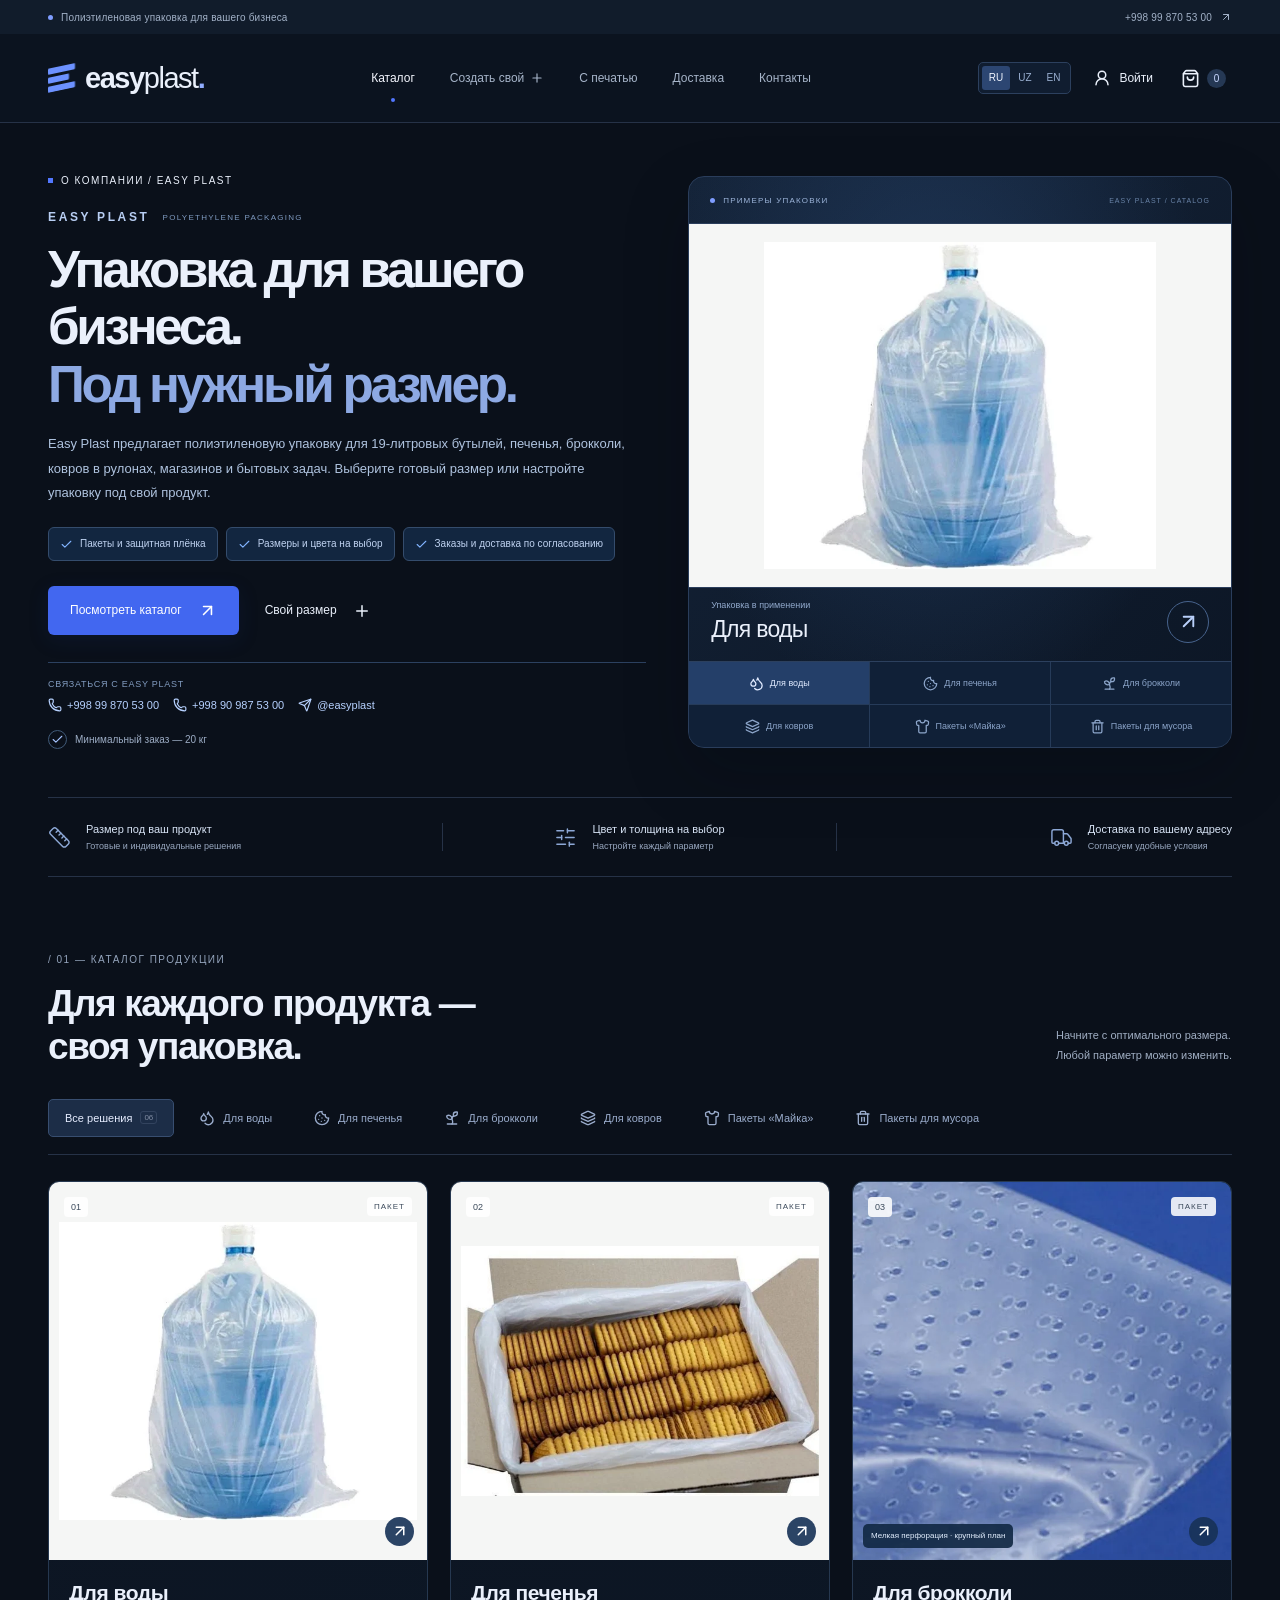
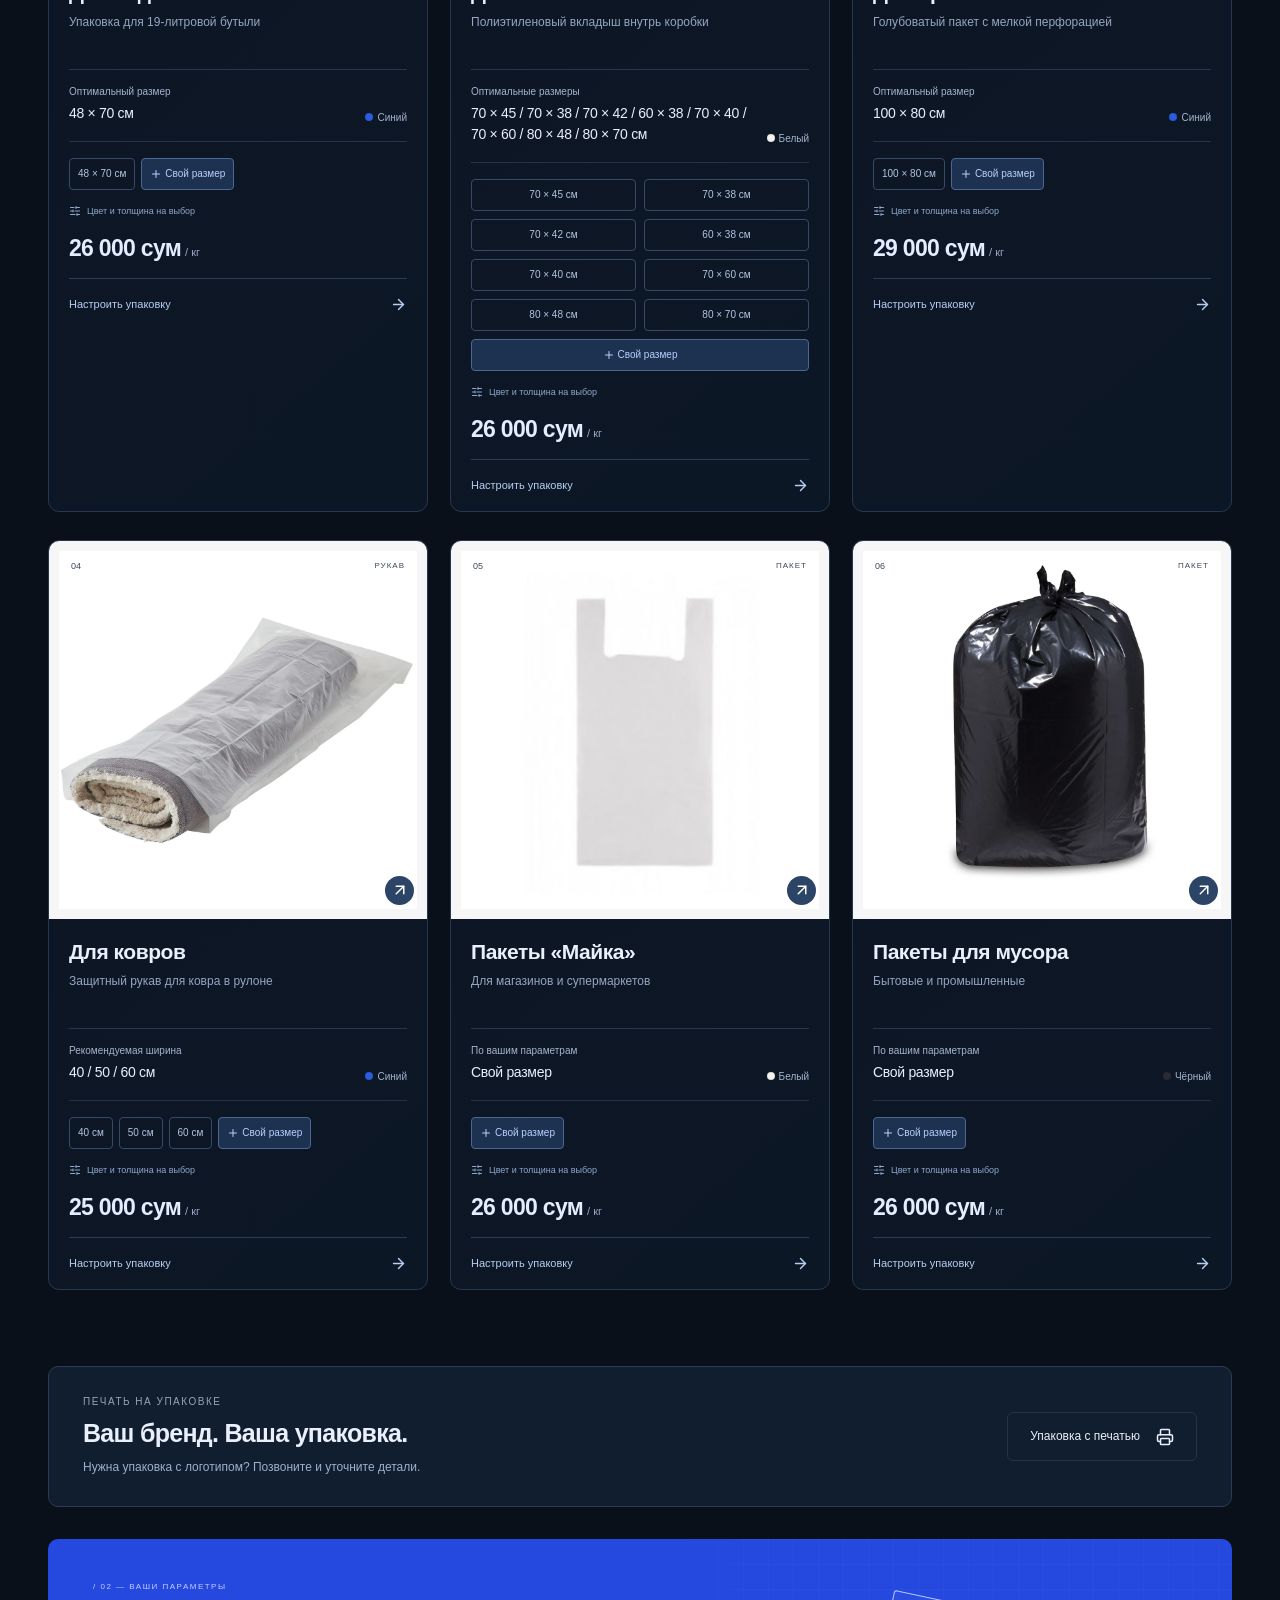
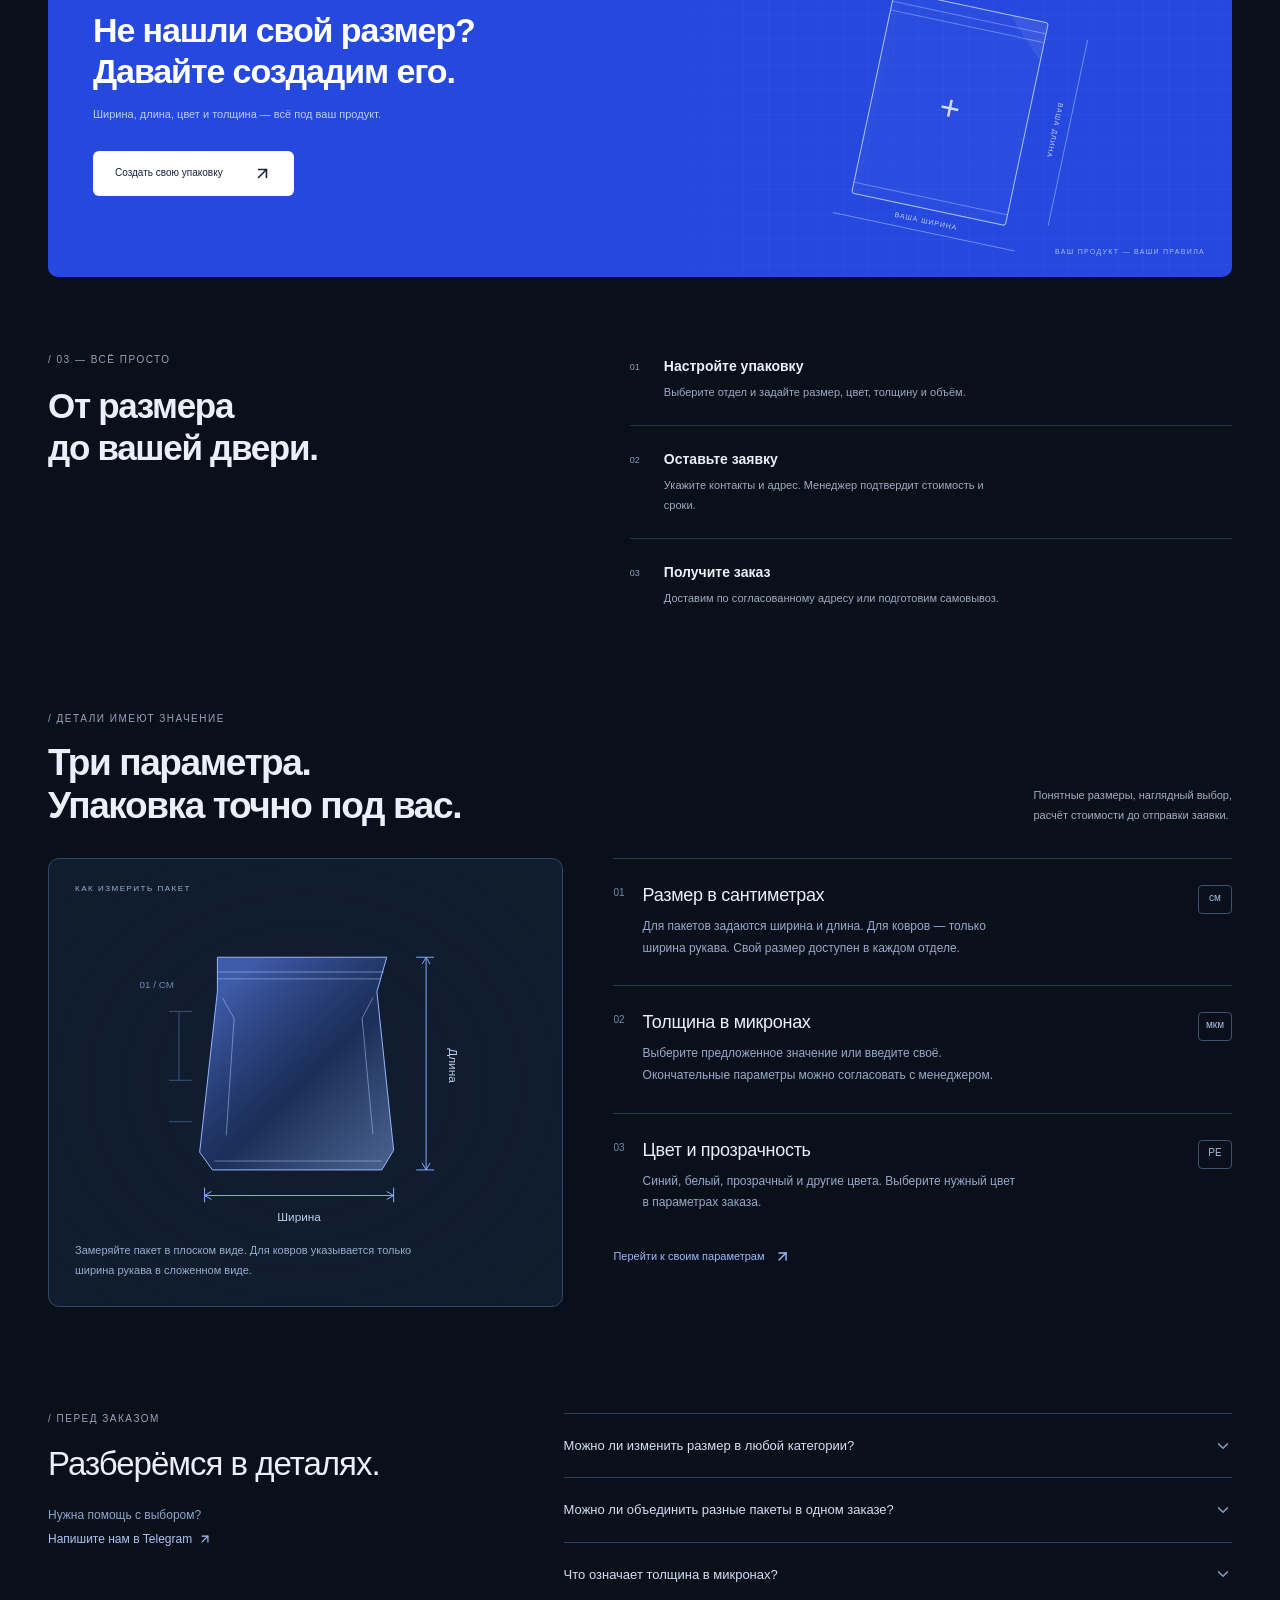
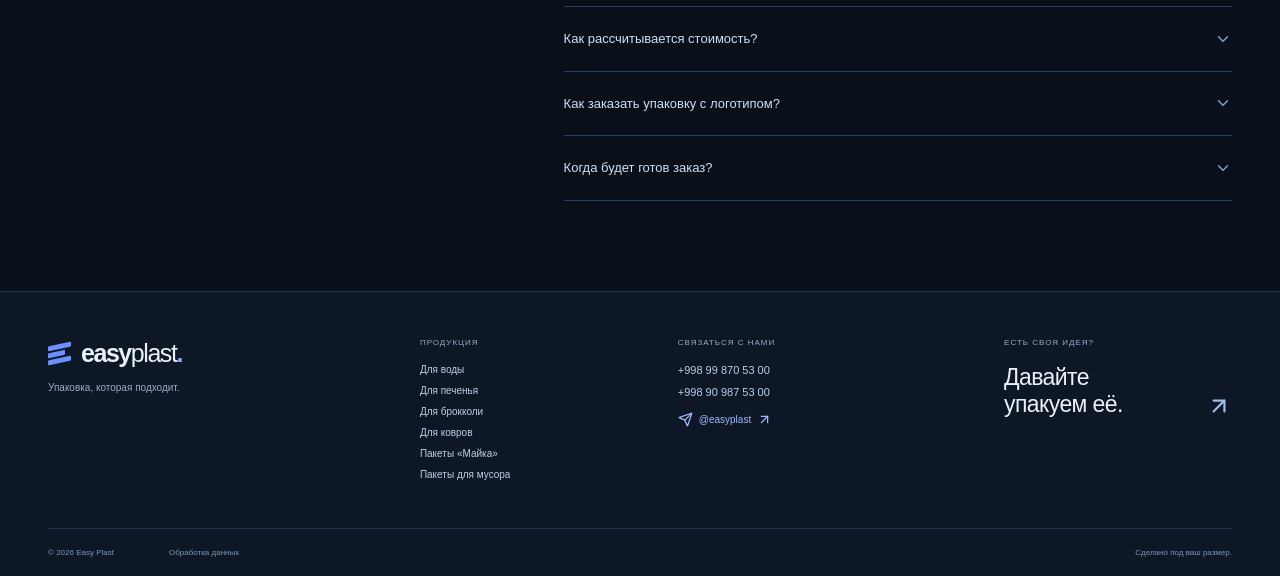
==== commit 92a8b3b9: "build: publish Easy Plast static site" ====
--- a/index.html
+++ b/index.html
@@ -1,5 +1,5 @@
 <!doctype html>
-<html lang="ru"><head><meta charset="UTF-8"><meta name="viewport" content="width=device-width, initial-scale=1"><title>Easy Plast — упаковка под ваш размер</title><meta name="description" content="Полиэтиленовая упаковка для воды, печенья, брокколи, ковров, магазинов и мусора. Заказ от 20 кг."><link rel="icon" href="./favicon.svg">  <script type="module" crossorigin src="./assets/index-DZEYmqN1.js"></script>
-  <link rel="modulepreload" crossorigin href="./assets/details-CzE2XXYH.js">
-  <link rel="stylesheet" crossorigin href="./assets/details-czzWIWby.css">
+<html lang="ru"><head><meta charset="UTF-8"><meta name="viewport" content="width=device-width, initial-scale=1"><title>Easy Plast — упаковка под ваш размер</title><meta name="description" content="Полиэтиленовая упаковка для воды, печенья, брокколи, ковров, магазинов и мусора. Заказ от 20 кг."><link rel="icon" href="./favicon.svg">  <script type="module" crossorigin src="./assets/index-5vPYoSuB.js"></script>
+  <link rel="modulepreload" crossorigin href="./assets/details-Cwh51igM.js">
+  <link rel="stylesheet" crossorigin href="./assets/details-DY2urR7C.css">
 </head><body><div id="root"></div><script src="./config.js"></script></body></html>
--- a/assets/details-DY2urR7C.css
+++ b/assets/details-DY2urR7C.css
@@ -0,0 +1 @@
+:root{--ink:#202521;--muted:#797f7b;--paper:#fbfcf9;--blue:#244be9;--line:#e3e6df;--soft:#f0f2ed}*{box-sizing:border-box}html{scroll-behavior:smooth;scroll-padding-top:100px}body{background:var(--paper);color:var(--ink);-webkit-font-smoothing:antialiased;margin:0;font-family:Arial,Helvetica,sans-serif;font-size:15px}button,input,textarea{font:inherit}button,a,input,textarea{-webkit-tap-highlight-color:transparent}button{cursor:pointer;color:inherit;background:0 0;border:0}a{color:inherit;text-decoration:none}button:disabled{cursor:wait;opacity:.6}button:focus-visible,a:focus-visible{outline-offset:5px;outline:3px solid #8da5ff}input:focus,textarea:focus{border-color:var(--blue);outline:none;box-shadow:0 0 0 3px #244be914}h1,h2,h3,p{margin:0}button svg,a svg{flex-shrink:0}h1,h2,h3{font-weight:600}button,a{touch-action:manipulation}.shell{width:calc(100% - 96px);max-width:1320px;margin:0 auto}.topline{letter-spacing:.02em;color:#636e62;background:#eff2e9;height:34px;font-size:10px}.topline .shell{justify-content:space-between;align-items:center;height:100%;display:flex}.topline span,.topline a{align-items:center;gap:8px;display:flex}.live-dot{background:#6a8568;border-radius:50%;width:5px;height:5px}.site-header{z-index:40;-webkit-backdrop-filter:blur(16px);backdrop-filter:blur(16px);border-bottom:1px solid var(--line);background:#fbfcf9f5;position:sticky;top:0}.header-inner{justify-content:space-between;align-items:center;gap:30px;height:88px;display:flex}.brand{letter-spacing:-1.45px;align-items:center;gap:10px;padding:0;font-size:29px;font-weight:750;display:inline-flex}.brand-light{font-weight:400}.brand-icon{gap:3px;width:27px;display:grid;transform:skewY(-12deg)}.brand-icon i{background:var(--blue);border-radius:1px;height:6px}.brand-icon i:nth-child(2){width:21px}.main-nav{align-items:center;gap:31px;display:flex}.main-nav button{color:#676e67;align-items:center;gap:6px;height:88px;font-size:13px;display:flex;position:relative}.main-nav .active:after{content:"";background:var(--blue);border-radius:50%;width:4px;height:4px;position:absolute;bottom:20px;left:50%;transform:translate(-50%)}.header-actions{align-items:center;gap:22px;display:flex}.account-button{align-items:center;gap:8px;font-size:12px;display:flex}.cart-button{align-items:center;gap:7px;height:38px;display:flex}.cart-count{width:19px;height:19px;color:var(--blue);background:#e8edfb;border-radius:50%;place-content:center;font-size:10px;display:grid}.mobile-menu-button{display:none}.hero{grid-template-columns:1.1fr 1fr;align-items:center;gap:42px;padding-top:58px;padding-bottom:50px;display:grid}.eyebrow{letter-spacing:1.5px;align-items:center;gap:8px;font-size:10px;font-weight:500;display:flex}.tiny-square{background:var(--blue);width:5px;height:5px}.muted{color:var(--muted)}.hero h1{letter-spacing:-3.3px;margin:27px 0 23px;font-size:clamp(42px,4.4vw,66px);line-height:1.11}.hero-copy>p{color:#778075;font-size:15px;line-height:1.85}.hero-buttons{flex-wrap:wrap;gap:14px;margin-top:31px;display:flex}.button{border-radius:6px;justify-content:center;align-items:center;gap:16px;min-height:49px;padding:13px 22px;font-size:12px;font-weight:500;line-height:1.4;transition:background .18s,transform .18s,box-shadow .18s;display:inline-flex}.button:hover{transform:translateY(-1px)}.button.blue{background:var(--blue);color:#fff;box-shadow:0 4px 12px #173cf00d}.button.blue:hover{background:#183bd3;box-shadow:0 6px 20px #173cf024}.button.ghost{padding-left:12px}.button.outline{border:1px solid var(--line);background:0 0}.button.white{color:var(--ink);background:#fff}.button.dark{background:var(--ink);color:#fff}.button.small{gap:8px;min-height:38px;padding:9px 14px;font-size:11px}.button.full{width:100%}.hero-note{color:#7d857b;align-items:center;gap:8px;margin-top:32px;font-size:10px;display:flex}.note-icon{color:#718767;border:1px solid #c6d5bc;border-radius:50%;place-content:center;width:19px;height:19px;display:grid}.hero-visual{background:#eef1ea;border-radius:10px;height:464px;position:relative;overflow:hidden}.visual-label{z-index:2;letter-spacing:1.3px;color:#838f81;font-size:8px;position:absolute;top:23px;left:24px}.visual-orbit{border:1px solid #dde4d7;border-radius:50%;width:370px;height:370px;position:absolute;top:59px;left:65px}.visual-orbit:after{content:"";border:1px dashed #e2e7dc;border-radius:50%;position:absolute;inset:24px}.hero-package{filter:drop-shadow(0 16px 8px #182c5119);width:81%;position:absolute;bottom:4%;left:-5%;transform:rotate(-8deg)}.hero-roll{filter:drop-shadow(4px 12px 10px #222f3b0d);width:60%;position:absolute;top:3%;right:-6%;transform:rotate(8deg)}.hero-white{filter:drop-shadow(0 10px 6px #24371f0f);width:57%;position:absolute;bottom:-1%;right:-5%;transform:rotate(9deg)}.hero-visual svg{width:100%;height:auto}.dimension-tag{z-index:3;-webkit-backdrop-filter:blur(10px);backdrop-filter:blur(10px);background:#ffffffed;border:1px solid #fff;border-radius:7px;align-items:center;gap:9px;padding:11px 13px;display:flex;position:absolute;bottom:29px;left:25px;box-shadow:0 5px 18px #23311b08}.dimension-icon{color:var(--blue);background:#edf1ff;border-radius:5px;place-content:center;width:32px;height:32px;display:grid}.dimension-tag b{font-size:10px;display:block}.dimension-tag div>span{color:#838b7c;margin-top:4px;font-size:8px;display:block}.material-tag{color:#6a7568;align-items:center;gap:5px;font-size:9px;display:flex;position:absolute;top:64px;right:23px}.material-tag>span{background:#274be0;border-radius:50%;width:6px;height:6px}.visual-index{letter-spacing:1px;color:#8d978b;font-size:7px;position:absolute;bottom:25px;right:23px}.features-strip{border-top:1px solid var(--line);border-bottom:1px solid var(--line);grid-template-columns:repeat(3,1fr);padding:25px 0;display:grid}.feature{border-right:1px solid var(--line);justify-content:center;align-items:center;gap:15px;padding:0 20px;display:flex}.feature:last-child{border:0}.feature:first-child{justify-content:flex-start;padding-left:0}.feature:last-child{justify-content:flex-end;padding-right:0}.feature b{font-size:11px;font-weight:500;display:block}.feature span{color:#899084;margin-top:6px;font-size:9px;display:block}.catalog-section{padding-top:77px;padding-bottom:76px;scroll-margin-top:100px}.section-top{justify-content:space-between;align-items:flex-end;gap:30px;margin-bottom:30px;display:flex}.section-top h2{letter-spacing:-1.4px;margin-top:18px;font-size:37px;line-height:1.16}.section-aside{color:#858e80;padding-bottom:3px;font-size:11px;line-height:1.8}.category-tabs{border-bottom:1px solid var(--line);scrollbar-width:none;gap:8px;margin-bottom:26px;padding-bottom:17px;display:flex;overflow-x:auto}.category-tabs button{white-space:nowrap;color:#7c8577;border:1px solid #0000;border-radius:5px;align-items:center;gap:8px;padding:10px 16px;font-size:11px;display:flex}.category-tabs button>span{opacity:.5;border:1px solid #c1cbb5;border-radius:3px;padding:1px 3px;font-size:8px}.product-grid{grid-template-columns:repeat(4,minmax(0,1fr));gap:19px;display:grid}.product-grid.filtered{grid-template-columns:repeat(3,minmax(0,1fr))}.product-card{min-width:0}.product-image{aspect-ratio:1;border-radius:8px;width:100%;display:block;position:relative;overflow:hidden}.product-image>svg{width:100%;height:100%;transition:transform .35s cubic-bezier(.2,.7,.3,1);transform:translateY(6px)}.product-image:hover>svg{transform:translateY(0)scale(1.045)}.product-number{color:#879087;font-size:8px;position:absolute;top:15px;left:15px}.product-type{letter-spacing:1px;color:#879087;font-size:7px;position:absolute;top:15px;right:15px}.image-open{color:#65705f;background:#fff9;border-radius:50%;place-content:center;width:29px;height:29px;transition:background .2s;display:grid;position:absolute;bottom:14px;right:13px}.product-info h3{letter-spacing:-.45px;font-size:18px}.product-info>p{color:#899180;max-width:215px;min-height:33px;margin:8px 0 17px;font-size:10px;line-height:1.65}.spec-row{border-bottom:1px solid var(--line);justify-content:space-between;align-items:flex-end;gap:8px;padding-bottom:17px;display:flex}.spec-row>div>span{color:#8c9486;margin-bottom:6px;font-size:8px;display:block}.spec-row b{letter-spacing:-.3px;font-size:14px;font-weight:500}.color-note{align-items:center;gap:4px;padding-bottom:1px;display:flex}.color-note i,.item-color i,.preview-bottom i{border:1px solid #00000012;border-radius:50%;flex-shrink:0;width:8px;height:8px;display:inline-block}.spec-row .color-note>span{margin:0;font-size:8px}.product-cta{color:#636f5e;text-align:left;justify-content:space-between;align-items:center;width:100%;padding:15px 0;font-size:9px;display:flex}.custom-banner{color:#fff;background:#2548df;border-radius:10px;grid-template-columns:1.1fr 1fr;min-height:338px;display:grid;position:relative;overflow:hidden}.custom-banner-text{padding:43px 45px}.custom-banner .eyebrow{color:#c4cfff;font-size:8px}.custom-banner h2{letter-spacing:-1.1px;margin:19px 0 13px;font-size:34px;line-height:1.2}.custom-banner p{color:#c0cbff;font-size:11px;line-height:1.8}.custom-banner .button{gap:30px;min-height:44px;margin-top:26px;font-size:10px}.blueprint{background-image:linear-gradient(#ffffff06 1px,#0000 1px),linear-gradient(90deg,#ffffff06 1px,#0000 1px);background-size:25px 25px;place-items:center;padding:30px;display:grid;position:relative;-webkit-mask-image:linear-gradient(90deg,#0000,#000 15%);mask-image:linear-gradient(90deg,#0000,#000 15%)}.blueprint-bag{background:#ffffff06;border:1px solid #b0c5ff;border-radius:3px;width:158px;height:208px;position:relative;transform:rotate(12deg);box-shadow:inset 7px 0 #ffffff04}.blueprint-bag:before{content:"";border-top:1px solid #b0c5ff77;border-bottom:1px solid #b0c5ff77;height:8px;position:absolute;inset:10px 0 auto}.blueprint-bag:after{content:"";border-bottom:1px solid #b0c5ff77;width:100%;position:absolute;bottom:10px}.blueprint-fold{clip-path:polygon(0 0,100% 0,100% 100%);background:#ffffff12;width:38px;height:38px;position:absolute;top:0;right:0}.blueprint-width{text-align:center;letter-spacing:1px;color:#c4cfff;border-bottom:1px solid #b0c5ff88;width:calc(100% + 30px);padding-bottom:7px;font-size:7px;position:absolute;bottom:-24px;left:-15px}.blueprint-height{writing-mode:vertical-rl;letter-spacing:1px;color:#c4cfff;text-align:center;border-right:1px solid #b0c5ff88;height:calc(100% - 16px);padding-right:9px;font-size:7px;position:absolute;top:8px;right:-43px}.blueprint-plus{color:#d3ddff;font-size:35px;font-weight:200;position:absolute;top:50%;left:50%;transform:translate(-50%,-50%)}.blueprint-caption{letter-spacing:1.3px;color:#a7baff;font-size:7px;position:absolute;bottom:22px;right:27px}.process{grid-template-columns:1fr 1.2fr;gap:80px;padding-top:77px;padding-bottom:85px;display:grid}.process h2{letter-spacing:-1.3px;margin-top:20px;font-size:35px;line-height:1.2}.process-steps{gap:25px;padding-top:4px;display:grid}.process-step{border-bottom:1px solid var(--line);gap:24px;padding-bottom:22px;display:flex}.process-step:last-child{border:0;padding-bottom:0}.process-step>span{color:#8b9585;padding-top:4px;font-size:9px}.process-step h3{margin-bottom:9px;font-size:14px}.process-step p{color:#899180;max-width:340px;font-size:10px;line-height:1.8}.site-footer{border-top:1px solid var(--line);background:#f0f2ec}.footer-top{grid-template-columns:1.5fr 1fr 1.3fr 1fr;gap:30px;padding:43px 0 38px;display:grid}.footer-top .brand{font-size:25px}.footer-top .brand-icon{gap:2px;width:23px}.footer-top .brand-icon i{height:5px}.footer-top .brand-icon i:nth-child(2){width:17px}.footer-top p{color:#85907e;margin-top:14px;font-size:10px}.footer-top>div>span{color:#8a9384;letter-spacing:1px;margin:3px 0 17px;font-size:8px;display:block}.footer-catalog>button{color:#62705b;margin-bottom:10px;padding:0;font-size:10px;display:block}.footer-contact>a{color:#596750;align-items:center;gap:6px;margin:0 0 10px;font-size:11px;display:flex}.footer-contact .telegram-link{color:var(--blue);margin-top:14px;font-size:10px}.footer-create{text-align:left;letter-spacing:-.6px;width:100%;padding:0;font-size:23px;line-height:1.2;display:block;position:relative}.footer-create>svg{color:#819075;position:absolute;bottom:0;right:0}.footer-bottom{color:#8d9786;border-top:1px solid #dde2d7;justify-content:space-between;align-items:center;gap:20px;padding:19px 0;font-size:8px;display:flex}.footer-bottom>span:last-child{margin-left:auto}.footer-bottom>a{margin-left:35px}.page-section{min-height:65vh;padding-top:27px;padding-bottom:85px}.breadcrumb{color:#9ba393;align-items:center;gap:7px;margin-bottom:40px;font-size:10px;display:flex}.breadcrumb button{color:#777f70;padding:0}.page-heading{margin-bottom:35px}.page-heading h1{letter-spacing:-1.9px;margin-top:17px;font-size:45px;line-height:1.12}.page-heading>p{color:#808a79;margin-top:14px;font-size:13px;line-height:1.8}.config-layout{grid-template-columns:1fr 1.05fr;align-items:start;gap:68px;max-width:1150px;display:grid}.config-preview{position:sticky;top:115px}.preview-stage{border-radius:10px;min-height:480px;padding:35px 30px 15px;position:relative;overflow:hidden}.preview-stage>svg{width:100%;max-width:450px;height:355px;margin:8px auto 0;display:block}.preview-label{letter-spacing:1.3px;color:#81907f;font-size:8px;position:absolute;top:25px;left:26px}.preview-size{letter-spacing:-.8px;text-align:center;margin-top:-4px;font-size:29px}.preview-size>span{color:#879381;padding:0 6px;font-size:17px}.preview-size>small{color:#82917c;letter-spacing:0;margin-left:7px;font-size:12px}.preview-bottom{color:#819078;border-top:1px solid #0000000a;justify-content:space-between;margin-top:20px;padding:14px 0 0;font-size:10px;display:flex}.preview-bottom>span{align-items:center;gap:6px;display:flex}.preview-disclaimer{color:#99a191;gap:12px;margin-top:18px;display:flex}.preview-disclaimer p{font-size:10px;line-height:1.7}.preview-disclaimer>svg{margin-top:2px}.config-form{padding-top:6px}.form-section{border-bottom:1px solid var(--line);margin-bottom:26px;padding-bottom:27px}.form-section.last{border:0;margin-bottom:0;padding-bottom:24px}.form-section-title{align-items:center;gap:12px;margin-bottom:19px;display:flex}.form-section-title>span{color:#9aa38f;font-size:9px}.form-section-title h2{letter-spacing:-.2px;font-size:15px;font-weight:500}.form-section-title>small{color:#8a967e;margin-left:auto;font-size:10px}.config-categories{flex-wrap:wrap;gap:7px;display:flex}.config-categories>button{border:1px solid var(--line);color:#78846e;border-radius:5px;align-items:center;gap:6px;padding:10px 12px;font-size:10px;transition:all .2s;display:flex}.preset-box{background:#f0f2ec;border-radius:5px;flex-wrap:wrap;justify-content:space-between;align-items:center;gap:15px;margin-top:17px;padding:12px;display:flex}.preset-box>div:first-child{color:#7b896e;align-items:center;gap:7px;font-size:9px;display:flex}.preset-box b{color:#4f6045;font-weight:500}.text-link{color:var(--blue);background:0 0;align-items:center;gap:6px;padding:0;font-size:10px;display:inline-flex}.text-link:hover{text-underline-offset:3px;text-decoration:underline}.preset-widths{gap:5px;display:flex}.preset-widths>button{border:1px solid #dbe0d4;border-radius:4px;padding:6px 9px;font-size:9px}.preset-widths>button.selected{color:var(--blue);background:#fff;border-color:#b3c0f6}label{color:#6d7b60;font-size:11px;font-weight:400;display:block}input:not([type=color]),textarea{width:100%;color:var(--ink);background:#fff;border:1px solid #dfe4d8;border-radius:5px;min-width:0;padding:12px 13px;font-size:12px;transition:border .15s,box-shadow .15s;display:block}label>input,label>textarea{margin-top:8px}.input-grid{grid-template-columns:1fr 1fr;gap:15px;display:grid}.input-grid.three{grid-template-columns:repeat(3,minmax(0,1fr));gap:11px}.input-unit{margin-top:8px;position:relative}.input-unit input:not([type=color]){min-height:45px;padding-right:38px;font-size:14px}.input-unit>span{color:#9ba58e;font-size:10px;position:absolute;top:50%;right:13px;transform:translateY(-50%)}.field-hint{color:#939f85;align-items:center;gap:4px;margin-top:11px;font-size:9px;line-height:1.7;display:flex}.thickness-presets{align-items:center;gap:7px;margin-top:17px;display:flex}.thickness-presets>span{color:#9aa38f;margin-right:3px;font-size:9px}.thickness-presets>button{border:1px solid var(--line);color:#7f8d72;border-radius:4px;padding:7px 11px;font-size:9px}.color-options{align-items:center;gap:13px;display:flex}.color-option{border:1px solid #00000012;border-radius:50%;place-content:center;width:32px;height:32px;display:grid;position:relative}.color-option.selected:after{content:"";border:1px solid #aab7e3;border-radius:50%;position:absolute;inset:-5px}.custom-color{color:#8b987f;border:1px dashed #b5bea9;border-radius:50%;place-content:center;width:34px;height:34px;margin:0 0 0 3px;display:grid;position:relative;overflow:hidden}.custom-color input{opacity:0;cursor:pointer;width:100%;height:100%;position:absolute;inset:0}.custom-color-name{margin-top:16px}.quantity-field{align-items:center;gap:22px;display:flex}.quantity-field>.input-unit{width:165px;margin:0}.quantity-field>p{color:#8e9a82;font-size:9px;line-height:1.8}.add-to-cart{margin-top:3px}.view-cart{justify-content:center;width:100%;padding:15px 0 0;display:flex}.empty-state{text-align:center;border:1px solid var(--line);background:#f3f5ee;border-radius:10px;flex-direction:column;justify-content:center;align-items:center;gap:18px;min-height:340px;padding:75px 25px;display:flex}.empty-state h2{letter-spacing:-.6px;font-size:22px}.empty-state p{color:#8c9981;font-size:12px;line-height:1.7}.empty-state .button{margin-top:7px}.cart-layout{grid-template-columns:1.65fr 1fr;align-items:start;gap:55px;display:grid}.cart-items{gap:17px;display:grid}.cart-item{border-bottom:1px solid var(--line);align-items:center;gap:20px;padding-bottom:17px;display:flex}.cart-art{background:#eef2e9;border-radius:7px;flex-shrink:0;width:120px;height:115px;overflow:hidden}.cart-art>svg{width:100%;height:100%}.cart-item-info{flex:1;min-width:0}.cart-item-info h3{margin-bottom:8px;font-size:15px}.cart-item-info>p{color:#7d8a70;font-size:11px}.cart-item-info>p>span{color:#b3bcaa;padding:0 5px}.item-color{color:#8d9981;align-items:center;gap:5px;margin-top:8px;font-size:10px;display:flex}.cart-item-info>.text-link{margin-top:10px;font-size:9px}.cart-item-controls{flex-direction:column;align-items:flex-end;gap:22px;display:flex}.remove-button{color:#9aa68c;padding:3px}.remove-button:hover{color:#c34e3f}.small-quantity{align-items:center;gap:5px;display:flex}.small-quantity input{width:73px!important;padding:8px!important;font-size:12px!important}.small-quantity>span{color:#8c987e;font-size:10px}.cart-items>.button{justify-self:start;margin-top:12px}.order-summary{border:1px solid var(--line);background:#f1f4eb;border-radius:8px;padding:25px;position:sticky;top:115px}.order-summary>.eyebrow{margin-bottom:24px;font-size:9px}.summary-line{color:#89967b;justify-content:space-between;align-items:center;margin:16px 0;font-size:11px;display:flex}.summary-line b{color:#5c6c4e;font-size:12px;font-weight:500}.summary-price{border-top:1px solid #dce3d3;margin-top:20px;padding:20px 0}.summary-price>span{color:#8a987b;font-size:10px}.summary-price>b{letter-spacing:-.6px;margin-top:7px;font-size:20px;font-weight:500;display:block}.summary-price>p{color:#94a187;margin-top:10px;font-size:10px;line-height:1.8}.fineprint{color:#96a18b;text-align:center;margin-top:14px;font-size:9px;line-height:1.8}.fineprint>a{text-underline-offset:2px;text-decoration:underline}.checkout-layout{grid-template-columns:1.6fr 1fr;align-items:start;gap:65px;display:grid}.checkout-form .form-section{margin-bottom:28px;padding-bottom:28px}.checkout-form label{margin-bottom:17px}.checkout-form .input-grid label{margin-bottom:0}.delivery-methods{grid-template-columns:1fr 1fr;gap:12px;display:grid}.delivery-methods>button{text-align:left;border:1px solid #dfe5d6;border-radius:6px;grid-template-columns:24px 1fr;align-items:center;gap:8px 11px;padding:17px;display:grid;position:relative}.delivery-methods>button>svg{color:#8e9c80;grid-row:span 2}.delivery-methods>button>b{font-size:12px;font-weight:500}.delivery-methods>button>span{color:#9da88f;font-size:9px}.delivery-methods>button>i{border:1px solid #ccd7be;border-radius:50%;place-content:center;width:14px;height:14px;display:grid;position:absolute;top:11px;right:11px}.delivery-methods>button.selected>i{color:#fff;background:var(--blue);border-color:var(--blue)}.address-fields{margin-top:23px}.map-actions{flex-wrap:wrap;align-items:center;gap:22px;margin:6px 0 17px;display:flex}.google-map{border:1px solid var(--line);background:#edf1e9;border-radius:7px;overflow:hidden}.google-map>iframe{border:0;min-height:250px;display:block}.google-map>a{color:#8d9b7e;background:#fff;justify-content:flex-end;align-items:center;gap:6px;padding:10px 12px;font-size:9px;display:flex}.optional{color:#a6af9c;float:right;font-size:9px;font-weight:400}.checkout-items{border-bottom:1px solid #dfe5d8;gap:17px;padding-bottom:12px;display:grid}.checkout-items>div{justify-content:space-between;gap:12px;display:flex}.checkout-items b{font-size:12px;font-weight:500}.checkout-items span{color:#95a186;margin-top:4px;font-size:9px;line-height:1.8;display:block}.checkout-items strong{white-space:nowrap;font-size:11px;font-weight:500}.checkout-summary .telegram-draft{gap:8px;margin-top:10px}.checkout-summary>.text-link{justify-content:center;width:100%;margin-top:19px;font-size:9px;display:flex}.form-error{color:#a35e43;background:#fff0e9;border:1px solid #f3d5c7;border-radius:5px;margin:12px 0 18px;padding:12px 14px;font-size:11px;line-height:1.7}.success-state{text-align:center;flex-direction:column;align-items:center;padding:35px 0 55px;display:flex}.success-icon{color:#667f4f;background:#e9efdf;border-radius:50%;place-content:center;width:75px;height:75px;margin-bottom:25px;display:grid}.success-state h1{letter-spacing:-1.5px;margin:20px 0;font-size:44px}.success-state>p:not(.fineprint){color:#8d9b7e;margin-bottom:27px;font-size:13px;line-height:1.8}.success-state>.button{margin:5px 0}.success-state>.fineprint{max-width:340px}.contacts-page .page-heading h1{letter-spacing:-2.8px;font-size:61px}.contact-grid{grid-template-columns:1.2fr 1fr 1fr;gap:18px;margin-top:43px;display:grid}.contact-card{border:1px solid var(--line);background:#f3f5ee;border-radius:8px;min-height:230px;padding:28px 25px;transition:transform .2s;position:relative}.contact-card:hover{transform:translateY(-4px)}.contact-card>svg{color:#899a77;margin-bottom:26px}.contact-card>span{letter-spacing:1.2px;color:#97a489;margin-bottom:12px;font-size:8px;display:block}.contact-card h2{letter-spacing:-1px;white-space:nowrap;font-size:26px}.contact-card>p{color:#9aa78c;margin-top:11px;font-size:9px}.contact-card>.contact-arrow{position:absolute;top:29px;right:23px}.primary-contact{background:var(--blue);color:#fff;border-color:var(--blue)}.contact-bottom{border-top:1px solid var(--line);grid-template-columns:1fr 1fr;gap:50px;margin-top:45px;padding-top:32px;display:grid}.contact-bottom>div>svg{color:#93a181;margin-bottom:17px}.contact-bottom h2{letter-spacing:-.4px;font-size:19px}.contact-bottom p{color:#94a086;margin-top:13px;margin-bottom:17px;font-size:11px;line-height:1.8}.account-profile{border-top:1px solid var(--line);border-bottom:1px solid var(--line);align-items:center;gap:14px;margin-bottom:26px;padding:20px 0;display:flex}.avatar{width:43px;height:43px;color:var(--blue);background:#e6edff;border-radius:50%;place-content:center;font-size:16px;display:grid}.account-profile>div:nth-child(2){flex:1;min-width:0}.account-profile b{overflow-wrap:anywhere;font-size:13px;font-weight:500;display:block}.account-profile span{color:#94a087;overflow-wrap:anywhere;margin-top:5px;font-size:10px;display:block}.orders-list{gap:20px;display:grid}.saved-order{border:1px solid var(--line);border-radius:8px;padding:23px}.saved-order-top{border-bottom:1px solid var(--line);justify-content:space-between;align-items:center;gap:15px;padding-bottom:20px;display:flex}.saved-order-top b{font-size:14px;font-weight:500}.saved-order-top>div>span{color:#95a187;margin-left:15px;font-size:10px}.status-badge{color:#6e7e5c;white-space:nowrap;background:#edf2e6;border-radius:4px;align-items:center;gap:7px;padding:7px 10px;font-size:9px;display:flex}.status-badge>span{background:#8a9b74;border-radius:50%;width:4px;height:4px}.saved-order-item{border-bottom:1px solid #e9ede4;align-items:center;gap:12px;padding:18px 0;font-size:11px;display:flex}.saved-order-item>svg{color:#93a081}.saved-order-item b{min-width:100px;font-weight:500}.saved-order-item>span{color:#93a081}.saved-order-item>strong{white-space:nowrap;margin-left:auto;font-weight:500}.saved-order-bottom{justify-content:space-between;align-items:center;gap:17px;padding-top:17px;display:flex}.saved-order-bottom>p{color:#93a081;align-items:center;gap:7px;font-size:10px;display:flex}.repeat-order{margin-top:20px}.toast{color:#fff;z-index:80;opacity:0;pointer-events:none;white-space:nowrap;background:#242e20;border-radius:8px;align-items:center;gap:11px;max-width:calc(100% - 30px);padding:15px 18px;font-size:11px;transition:all .22s;display:flex;position:fixed;bottom:22px;left:50%;transform:translate(-50%,20px);box-shadow:0 10px 40px #1f2a1c1a}.toast.visible{opacity:1;pointer-events:auto;transform:translate(-50%)}.toast>svg{color:#c5daa8;flex-shrink:0}.toast>button{color:#d1e0ba;align-items:center;gap:5px;margin-left:8px;font-size:10px;display:flex}.auth-dialog{background:var(--paper);color:var(--ink);border:1px solid #e1e8d9;border-radius:15px;width:440px;max-width:calc(100% - 36px);margin:auto;padding:0;box-shadow:0 20px 80px #16291826}.auth-dialog::backdrop{-webkit-backdrop-filter:blur(5px);backdrop-filter:blur(5px);background:#18251b60}.auth-content{text-align:center;padding:40px 36px 32px;position:relative}.dialog-close{color:#98a58c;padding:4px;position:absolute;top:15px;right:15px}.auth-symbol{width:58px;height:58px;color:var(--blue);background:#e9edff;border-radius:15px;place-content:center;margin:0 auto 23px;display:grid}.auth-content h2{letter-spacing:-1.1px;margin-bottom:15px;font-size:30px;line-height:1.18}.auth-content>p{color:#8a977e;margin-bottom:24px;font-size:11px;line-height:1.8}.google-button{justify-content:center;min-height:44px;display:flex}.loading-line{color:#8c9980;justify-content:center;align-items:center;gap:9px;padding:16px 0;font-size:11px;display:flex}.auth-unavailable{text-align:left;background:#eff2e9;border-radius:7px;padding:16px}.auth-unavailable p{color:#8b987e;margin-bottom:10px;font-size:10px;line-height:1.8}.auth-unavailable p b{color:#6a7a5d;font-size:11px;font-weight:500}.auth-unavailable .button{gap:8px;width:100%;min-height:40px;font-size:11px}.google-auth>.fineprint{margin-top:20px}.hidden{display:none!important}.spin{animation:1s linear infinite spin}@keyframes spin{to{transform:rotate(360deg)}}.privacy-page{max-width:780px;padding-top:55px;padding-bottom:80px}.privacy-page>a{color:var(--blue);font-size:12px}.privacy-page h1{letter-spacing:-1px;margin:35px 0 25px;font-size:34px;line-height:1.2}.privacy-page p{color:#7b8870;margin-bottom:20px;font-size:14px;line-height:1.9}.privacy-page p a{color:var(--blue)}@media (width>=1550px){.hero-visual{height:500px}.hero h1{font-size:69px}.hero-copy>p{font-size:16px}.product-image{aspect-ratio:1.05}}@media (width<=1120px){.shell{width:calc(100% - 64px)}.main-nav,.header-inner{gap:22px}.hero{gap:25px}.hero h1{letter-spacing:-2.6px;font-size:48px}.hero-visual{height:410px}.hero-copy>p{font-size:13px}.hero-buttons{gap:6px}.hero-buttons .button{padding:12px 17px;font-size:11px}.hero-note{margin-top:27px}.eyebrow{letter-spacing:1.2px;font-size:8px}.product-grid{gap:15px}.spec-row{flex-direction:column;align-items:flex-start;gap:10px}.product-info>p{min-height:40px;font-size:10px}.product-cta{gap:7px;font-size:8px;line-height:1.5}.custom-banner-text{padding:38px}.custom-banner h2{font-size:31px}.feature{gap:10px;padding:0 12px}.feature b{font-size:10px}.feature span{font-size:8px}.config-layout{gap:37px}.preview-stage{min-height:430px;padding:30px 25px 15px}.preview-stage>svg{height:310px}.config-categories>button{padding:9px 10px;font-size:9px}.contact-grid{grid-template-columns:1fr 1fr 1fr;gap:13px}.contact-card{min-height:215px;padding:25px 20px}.contact-card h2{font-size:22px}.contact-card>p{font-size:8px}.contact-card>.contact-arrow{right:18px}.cart-layout,.checkout-layout{gap:35px}.order-summary{padding:21px}.summary-price>b{font-size:18px}.footer-top{gap:24px}.footer-create{font-size:21px}}@media (width<=850px){.header-inner{gap:20px;height:76px}.main-nav{gap:16px}.main-nav button{height:76px;font-size:11px}.main-nav .active:after{bottom:15px}.brand{font-size:26px}.brand-icon{width:24px}.brand-icon i:nth-child(2){width:18px}.header-actions{gap:14px}.account-button>span{display:none}.hero{grid-template-columns:1.05fr 1fr;gap:20px;padding-top:37px}.hero h1{letter-spacing:-1.9px;font-size:37px}.hero-copy>p{font-size:12px}.desktop-break{display:none}.hero-visual{height:370px}.hero .eyebrow{letter-spacing:.7px;font-size:6px}.hero-buttons{margin-top:24px}.hero-buttons .button{min-height:43px;padding:11px 13px;font-size:10px}.hero-note{margin-top:22px;font-size:8px}.hero-visual .dimension-tag{padding:8px;bottom:24px;left:14px}.dimension-tag b{font-size:8px}.dimension-tag div>span{font-size:6px}.dimension-icon{width:26px;height:26px}.visual-label{font-size:6px;left:17px}.visual-index{font-size:6px;bottom:13px;right:15px}.material-tag{font-size:7px;top:48px;right:15px}.visual-orbit{width:280px;height:280px;top:66px;left:10px}.hero-package{width:89%;bottom:10%;left:-13%}.hero-white{width:65%;bottom:6%;right:-11%}.hero-roll{width:70%;top:8%;right:-10%}.features-strip{padding:20px 0}.feature{align-items:flex-start}.feature b{font-size:8px;line-height:1.5}.feature span{font-size:7px;line-height:1.6}.feature>svg{width:19px;height:19px}.catalog-section{padding-top:55px;padding-bottom:50px}.section-top h2{font-size:31px}.section-aside{font-size:9px}.product-grid{grid-template-columns:repeat(2,minmax(0,1fr));gap:27px 20px}.product-grid.filtered{grid-template-columns:repeat(2,minmax(0,1fr))}.product-image{aspect-ratio:1.17}.spec-row{flex-direction:row;align-items:flex-end;gap:7px}.product-info>p{max-width:none;min-height:0;font-size:10px}.product-cta{font-size:10px}.product-info h3{font-size:19px}.spec-row>div>span,.spec-row .color-note>span{font-size:9px}.custom-banner-text{padding:32px}.custom-banner h2{font-size:27px}.custom-banner p{font-size:10px}.custom-banner .button{gap:20px;font-size:9px}.custom-banner{min-height:306px}.blueprint-bag{width:127px;height:180px}.blueprint-height{right:-34px}.process{grid-template-columns:1fr 1.3fr;gap:38px;padding-top:55px;padding-bottom:55px}.process h2{font-size:29px}.process-step{gap:18px}.process-step h3{font-size:12px}.process-step p{font-size:9px}.footer-top{grid-template-columns:1.25fr 1fr 1.2fr}.footer-custom{display:none}.footer-bottom{font-size:7px}.page-heading h1{font-size:37px}.config-layout{grid-template-columns:1fr 1.1fr;gap:28px}.preview-stage{min-height:355px;padding:30px 15px 12px}.preview-stage>svg{height:243px}.preview-size{font-size:24px}.preview-disclaimer p{font-size:8px}.config-form{padding:0}.form-section-title h2{font-size:13px}.preset-box{gap:8px;padding:10px}.preset-box>div:first-child{font-size:8px}.config-categories{gap:6px}.config-categories>button{padding:8px;font-size:8px}.config-categories>button>svg{width:13px}.input-grid.three{gap:7px}.input-grid.three label{font-size:9px}.input-unit input:not([type=color]){min-height:41px;padding-left:10px;padding-right:30px;font-size:12px}.input-unit>span{font-size:8px;right:9px}.thickness-presets{flex-wrap:wrap;gap:5px}.thickness-presets>button{padding:6px 8px;font-size:8px}.color-options{gap:11px}.color-option{width:28px;height:28px}.custom-color{width:29px;height:29px}.cart-layout{grid-template-columns:1.4fr 1fr;gap:25px}.cart-item{gap:13px}.cart-art{width:90px;height:96px}.cart-item-info h3{font-size:13px}.cart-item-info>p{font-size:9px}.small-quantity input{width:61px!important}.order-summary{padding:19px}.order-summary>.eyebrow{font-size:8px}.summary-price>b{font-size:17px}.order-summary .button{gap:8px;padding:12px;font-size:10px}.checkout-layout{grid-template-columns:1.5fr 1fr;gap:25px}.checkout-form .input-grid{grid-template-columns:1fr}.checkout-form .input-grid label{margin-bottom:13px}.delivery-methods{gap:8px}.delivery-methods>button{grid-template-columns:1fr;gap:7px;padding:15px 11px}.delivery-methods>button>svg{grid-row:auto;height:21px}.delivery-methods>button>b{font-size:11px}.delivery-methods>button>span{font-size:8px}.contact-grid{grid-template-columns:1fr 1fr}.primary-contact{grid-column:span 2;min-height:200px}.primary-contact h2{font-size:32px}.contact-card>p{font-size:10px}.primary-contact>svg{margin-bottom:18px}.contacts-page .page-heading h1{font-size:52px}.saved-order-top>div>span{margin:7px 0 0;display:block}.saved-order-item{flex-wrap:wrap;gap:7px}.saved-order-item>span{font-size:9px}.saved-order-bottom{align-items:flex-start}.saved-order-bottom>p{max-width:60%;line-height:1.8}.saved-order-bottom>.text-link{font-size:9px}}@media (width<=640px){.shell{width:calc(100% - 36px)}.topline{height:28px}.topline span,.topline a{font-size:8px}.topline .shell{gap:10px}.topline .shell>span{white-space:nowrap;text-overflow:ellipsis;overflow:hidden}.topline a{flex-shrink:0}.header-inner{height:67px}.brand{gap:8px;font-size:26px}.brand-icon{gap:2px;width:22px}.brand-icon i{height:5px}.brand-icon i:nth-child(2){width:17px}.header-actions{gap:18px}.account-button{padding:0}.cart-button{gap:4px;padding:0}.cart-count{width:17px;height:17px;font-size:9px}.mobile-menu-button{align-items:center;padding:0;display:flex}.mobile-menu-button>svg{width:21px;height:21px}.main-nav{background:var(--paper);border-bottom:1px solid var(--line);padding:10px 18px 18px;display:none;position:absolute;top:67px;left:0;right:0;box-shadow:0 12px 18px #1f29180d}.main-nav.is-open{gap:0;display:grid}.main-nav button{text-align:left;height:46px;padding:0 8px;font-size:13px}.main-nav .active:after{bottom:21px;left:auto;right:7px}.hero{grid-template-columns:1fr;gap:26px;padding-top:31px;padding-bottom:28px}.hero h1{letter-spacing:-2px;margin:20px 0 17px;font-size:clamp(34px,8.5vw,47px);line-height:1.12}.hero .eyebrow{letter-spacing:.8px;font-size:7px}.hero-copy>p{font-size:12px;line-height:1.8}.hero-buttons{gap:10px;margin-top:23px}.hero-buttons .button{gap:15px;min-height:45px;padding:12px 17px;font-size:11px}.hero-note{margin-top:22px;font-size:9px}.hero-visual{border-radius:9px;height:350px;margin-top:0}.hero-package{width:76%;bottom:4%;left:-6%}.hero-white{width:53%;bottom:0;right:-3%}.hero-roll{width:57%;top:0;right:-2%}.visual-label{font-size:7px;top:20px;left:21px}.material-tag{font-size:8px;top:48px;right:21px}.hero-visual .dimension-tag{padding:10px;bottom:23px;left:19px}.dimension-tag b{font-size:9px}.dimension-tag div>span{font-size:7px}.dimension-icon{width:30px;height:30px}.visual-index{font-size:6px;bottom:22px;right:18px}.visual-orbit{width:290px;height:290px;top:42px;left:45px}.features-strip{grid-template-columns:1fr;gap:19px;padding:23px 0}.feature,.feature:first-child,.feature:last-child{border:0;justify-content:flex-start;gap:13px;padding:0}.feature>svg{width:21px;height:21px}.feature>div{flex-wrap:wrap;align-items:center;gap:12px;display:flex}.feature b{font-size:10px}.feature span{margin:0;font-size:8px}.catalog-section{padding-top:39px;padding-bottom:40px}.section-top{align-items:flex-start;gap:15px;margin-bottom:22px}.section-top h2{letter-spacing:-1.1px;margin-top:14px;font-size:29px}.section-top .eyebrow{font-size:7px}.section-aside{display:none}.category-tabs{gap:4px;margin-bottom:20px;margin-right:-18px;padding-bottom:13px;padding-right:18px}.category-tabs button{gap:6px;padding:9px 12px;font-size:10px}.category-tabs button>svg{width:13px;height:13px}.category-tabs button>span{font-size:7px}.product-grid{gap:20px 12px}.product-grid.filtered{grid-template-columns:repeat(2,minmax(0,1fr))}.product-image{aspect-ratio:1;border-radius:6px}.product-number{font-size:7px;top:11px;left:10px}.product-type{font-size:6px;top:11px;right:10px}.image-open{width:24px;height:24px;bottom:8px;right:8px}.image-open svg{width:14px}.product-info{padding-top:13px}.product-info h3{letter-spacing:-.4px;font-size:16px}.product-info>p{min-height:27px;margin:7px 0 12px;font-size:8px;line-height:1.65}.spec-row{flex-direction:column;align-items:flex-start;gap:9px;padding-bottom:12px}.spec-row>div>span{margin-bottom:5px;font-size:7px}.spec-row b{font-size:13px}.spec-row .color-note>span{font-size:8px}.product-cta{gap:5px;padding:11px 0;font-size:8px;line-height:1.5}.product-cta>svg{width:14px;height:14px}.custom-banner{grid-template-columns:1fr;min-height:470px}.custom-banner-text{padding:28px 25px 20px}.custom-banner h2{letter-spacing:-1px;margin-top:16px;font-size:29px}.custom-banner p{max-width:220px;font-size:10px}.custom-banner .button{min-height:43px;margin-top:21px;font-size:10px}.custom-banner .eyebrow{font-size:7px}.blueprint{height:220px;padding:15px 30px 40px;overflow:hidden;-webkit-mask-image:linear-gradient(#0000,#000 25%);mask-image:linear-gradient(#0000,#000 25%)}.blueprint-bag{width:121px;height:155px;transform:rotate(14deg)translateY(-4px)}.blueprint-caption{font-size:6px;bottom:13px;right:17px}.blueprint-width,.blueprint-height{font-size:6px}.process{grid-template-columns:1fr;gap:28px;padding-top:42px;padding-bottom:42px}.process h2{margin-top:13px;font-size:29px}.process h2 br{display:none}.process .eyebrow{font-size:7px}.process-steps{gap:18px}.process-step{gap:20px;padding-bottom:18px}.process-step h3{margin-bottom:7px;font-size:13px}.process-step p{max-width:100%;font-size:10px}.process-step>span{font-size:9px}.footer-top{grid-template-columns:1fr 1fr;gap:28px 20px;padding:31px 0 27px}.footer-top>div:first-child{grid-column:span 2}.footer-top .brand{font-size:27px}.footer-top p{margin-top:10px;font-size:10px}.footer-top>div>span{margin:0 0 15px;font-size:8px}.footer-catalog>button,.footer-contact>a{margin-bottom:11px;font-size:11px}.footer-contact .telegram-link{font-size:11px}.footer-bottom{flex-wrap:wrap;gap:15px;padding:17px 0;font-size:8px;display:flex}.footer-bottom>a{margin-left:auto}.footer-bottom>span:last-child{display:none}.page-section{min-height:65vh;padding-top:19px;padding-bottom:45px}.breadcrumb{gap:5px;margin-bottom:30px;font-size:9px}.page-heading{margin-bottom:26px}.page-heading h1{letter-spacing:-1.35px;margin-top:13px;font-size:33px;line-height:1.15}.page-heading .eyebrow{font-size:8px}.page-heading>p{margin-top:12px;font-size:11px;line-height:1.8}.config-layout{grid-template-columns:1fr;gap:30px}.config-preview{position:static}.preview-stage{min-height:330px;padding:20px 20px 13px}.preview-stage>svg{height:236px;margin-top:0}.preview-label{font-size:7px;top:20px;left:20px}.preview-size{font-size:25px}.preview-size>small{font-size:10px}.preview-bottom{margin-top:17px;padding-top:12px;font-size:9px}.preview-disclaimer{gap:8px;margin-top:13px}.preview-disclaimer>svg{width:16px}.preview-disclaimer p{font-size:9px}.preview-disclaimer p>br{display:none}.form-section{margin-bottom:24px;padding-bottom:23px}.form-section-title{gap:9px;margin-bottom:17px}.form-section-title h2{font-size:15px}.form-section-title>span{font-size:9px}.config-categories{gap:7px}.config-categories>button{gap:6px;padding:10px 11px;font-size:10px}.config-categories>button>svg{width:15px;height:15px}.preset-box{gap:10px;margin-top:15px;padding:12px}.preset-box>div:first-child,.preset-box .text-link{font-size:9px}.input-grid.three{gap:11px}.input-grid.three label{font-size:10px}.input-unit input:not([type=color]){min-height:46px;padding-left:12px;font-size:14px}.input-unit>span{font-size:9px;right:11px}.field-hint{font-size:9px}.thickness-presets{gap:7px}.thickness-presets>span{font-size:9px}.thickness-presets>button{padding:7px 10px;font-size:9px}.color-options{gap:15px}.color-option{width:32px;height:32px}.custom-color{width:34px;height:34px}.quantity-field>.input-unit{width:160px}.quantity-field>p{font-size:9px}.config-form .add-to-cart{min-height:51px}.view-cart{padding-top:18px;font-size:11px}.cart-layout{grid-template-columns:1fr;gap:30px}.cart-item{gap:13px;padding-bottom:16px}.cart-art{width:88px;height:100px}.cart-item-info h3{font-size:14px}.cart-item-info>p{font-size:10px;line-height:1.6}.cart-item-info>p>span{padding:0 3px}.cart-item-controls{gap:23px}.small-quantity input{width:65px!important;font-size:12px!important}.cart-items>.button{min-height:43px;font-size:11px}.order-summary{padding:23px;position:static}.order-summary>.eyebrow{margin-bottom:21px;font-size:9px}.summary-price>b{font-size:21px}.summary-price>p{font-size:11px}.order-summary .button{min-height:49px;font-size:12px}.fineprint{font-size:9px}.empty-state{gap:15px;min-height:300px;padding:50px 20px}.empty-state h2{font-size:21px}.empty-state p{font-size:11px}.checkout-layout{grid-template-columns:1fr;gap:25px}.checkout-form .input-grid{grid-template-columns:1fr;gap:0}.checkout-form .input-grid label{margin-bottom:16px}.checkout-form .input-grid label:last-child{margin-bottom:0}.checkout-form label{font-size:11px}.delivery-methods>button{grid-template-columns:24px 1fr;gap:8px 10px;padding:17px 13px}.delivery-methods>button>svg{grid-row:span 2}.delivery-methods>button>b{font-size:12px}.delivery-methods>button>span{font-size:8px}.map-actions{gap:15px}.map-actions .text-link{font-size:10px}.google-map>iframe{height:280px}.checkout-items b{font-size:13px}.checkout-items span{font-size:10px}.checkout-items strong{font-size:12px}.checkout-summary>.text-link{font-size:10px}.success-state{padding:28px 0}.success-state h1{letter-spacing:-1.3px;font-size:34px}.success-state>p:not(.fineprint){font-size:12px}.success-state>p>br{display:none}.success-state .button{gap:10px;font-size:11px}.contacts-page .page-heading h1{letter-spacing:-2px;font-size:47px}.contact-grid{grid-template-columns:1fr;gap:13px;margin-top:30px}.primary-contact{grid-column:auto}.contact-card{min-height:200px;padding:25px}.contact-card>svg{margin-bottom:22px}.contact-card>span{font-size:8px}.contact-card h2{font-size:29px}.contact-card>p{font-size:10px}.contact-card>.contact-arrow{top:26px;right:25px}.contact-bottom{grid-template-columns:1fr;gap:30px;margin-top:30px;padding-top:28px}.contact-bottom h2{font-size:19px}.contact-bottom p{font-size:11px}.account-profile{gap:12px;padding:17px 0}.account-profile b{font-size:12px}.account-profile span{font-size:9px}.account-profile>.button{gap:6px;padding:8px 10px;font-size:9px}.avatar{flex-shrink:0;width:36px;height:36px;font-size:13px}.saved-order{padding:17px}.saved-order-top{gap:10px;padding-bottom:16px}.saved-order-top b{font-size:12px}.saved-order-top>div>span{font-size:9px}.status-badge{gap:4px;padding:6px 8px;font-size:8px}.saved-order-item{gap:6px;padding:14px 0;font-size:10px;position:relative}.saved-order-item>svg{width:16px;height:16px}.saved-order-item>b{flex:1;min-width:0}.saved-order-item>span{flex-basis:100%;order:4;padding-left:22px;font-size:9px}.saved-order-item>strong{margin-left:0}.saved-order-bottom{flex-direction:column;gap:13px}.saved-order-bottom>p{max-width:100%;font-size:9px}.saved-order-bottom>.text-link{font-size:10px}.repeat-order{margin-top:16px;font-size:10px}.toast{white-space:normal;gap:8px;width:calc(100% - 30px);padding:14px;font-size:10px;bottom:15px}.toast>span{flex:1;line-height:1.5}.toast>button{white-space:nowrap;margin-left:0;font-size:9px}.toast>svg{width:18px;height:18px}.auth-content{padding:35px 24px 26px}.auth-content h2{font-size:29px}.auth-content>p{font-size:11px}.auth-content .fineprint{font-size:9px}.privacy-page{padding-top:35px}.privacy-page h1{font-size:29px}.privacy-page p{font-size:13px}}@media (prefers-reduced-motion:reduce){*,:before,:after{scroll-behavior:auto!important;transition-duration:.01ms!important;animation-duration:.01ms!important}}:root{--lightningcss-light: ;--lightningcss-dark:initial;color-scheme:dark;--ink:#eaf0fb;--muted:#94a4bc;--paper:#0a101a;--blue:#5277ff;--line:#263247;--soft:#111b2b}body{background:var(--paper);color:var(--ink)}.topline{color:#a2b1c7;background:#111c2b}.live-dot{background:#7f9dff}.site-header{background:#0c1420f5}.brand-dot{color:#91adff}.brand-icon i{background:#6c91ff}.main-nav button{color:#a6b4c9}.main-nav button:hover,.main-nav .active{color:#f5f7ff}.cart-count{color:#c8d7ff;background:#253854}.hero h1>span{color:#8da9e3}.hero-copy>p,.section-aside{color:#a0aec3}.hero-note{color:#9cacc4}.note-icon{color:#a6c4ff;border-color:#405a78}.hero-visual{background:#121e2e}.visual-label,.visual-index{color:#7d94b4}.visual-orbit,.visual-orbit:after{border-color:#26384f}.dimension-tag{background:#142239ef;border-color:#2a3d5a;box-shadow:0 8px 24px #0003}.dimension-icon{color:#9cbaff;background:#243a61}.dimension-tag div>span,.material-tag{color:#93a9c9}.material-tag>span{background:#8caaff}.feature>svg{color:#8da8d6}.feature span{color:#98a7bf}.feature b{color:#d8e4f6}.button.ghost:hover{background:#182338}.button.blue{color:#fff;background:#4267f0;box-shadow:0 5px 20px #122c6b33}.button.blue:hover{background:#557aff}.button.outline:hover{background:#19273c}.button.white{color:#15213c}.button.dark{color:#fff;background:#263d65}.text-link{color:#9ab7ff}.category-tabs button{color:#9aaccc}.category-tabs button.selected{color:#e6edff;background:#1c2d47;border-color:#384e70}.category-tabs button:hover{color:#c7d8ff}.category-tabs button>span{border-color:#485976}.product-grid{grid-template-columns:repeat(3,minmax(0,1fr));gap:28px 22px}.product-card{flex-direction:column;display:flex}.product-info{flex-direction:column;flex:1;display:flex}.product-info>p{color:#94a6c2;max-width:none;min-height:39px;font-size:12px;line-height:1.65}.product-info h3{font-size:21px}.product-number,.product-type{color:#94a4c0}.image-open{color:#d8e5ff;background:#23334ad9}.product-image:hover .image-open{color:#fff;background:#34507a}.spec-row{align-items:flex-end;min-height:64px}.spec-row>div>span,.spec-row .color-note>span{color:#a4b4cf;font-size:10px}.spec-row b{font-size:14px;line-height:1.5}.product-price{align-items:baseline;gap:4px;padding:18px 0 3px;display:flex}.product-price>b{letter-spacing:-.7px;color:#e3edff;font-size:23px;font-weight:550}.product-price>span{color:#99aac4;font-size:11px}.product-cta{color:#a5bce5;font-size:11px;line-height:1.5}.product-cta:hover{color:#d1e1ff}.product-number{font-size:9px}.product-type{font-size:8px}.print-promo{background:#111e30;border:1px solid #2b3c59;border-radius:10px;justify-content:space-between;align-items:center;gap:28px;margin-bottom:32px;padding:29px 34px;display:flex}.print-promo h2{letter-spacing:-.7px;margin:12px 0 9px;font-size:25px}.print-promo p{color:#9db0ce;font-size:12px;line-height:1.7}.print-promo .button{white-space:nowrap}.process-step p{color:#9baac1;font-size:11px}.process-step>span{color:#8ba0bf}.site-footer{background:#0d1725}.footer-top p,.footer-top>div>span{color:#9aacc8}.footer-catalog>button,.footer-contact>a{color:#bfcee7}.footer-catalog>button:hover,.footer-contact>a:hover{color:#fff}.footer-contact .telegram-link{color:#9cbcff}.footer-create>svg{color:#a0bbef}.footer-bottom{border-color:var(--line);color:#8296b7}.breadcrumb{color:#91a3c0}.breadcrumb button{color:#afbed5}.page-heading>p{color:#a4b3ca}.preview-label,.preview-bottom{color:#a7b9d4}.preview-bottom{border-color:#2c3e59}.preview-disclaimer{color:#879cbd}.form-section-title>span,.form-section-title>small{color:#9bacc5}.config-categories>button{color:#b4c5df;border-color:#304059}.config-categories>button.selected{color:#cbdcff;background:#1d2f50;border-color:#607fff}.preset-box{background:#15243a}.preset-box>div:first-child{color:#a9bdda;font-size:11px;line-height:1.7}.preset-box b{color:#e2ecff}.preset-widths>button,.preset-size-options>button{color:#b6c9e9;border:1px solid #3a4c6a;border-radius:4px;padding:8px 10px;font-size:10px}.preset-widths>button.selected,.preset-size-options>button.selected{color:#fff;background:#28416a;border-color:#7a9aff}.preset-size-options{flex-wrap:wrap;gap:7px;width:100%;display:flex}.preset-box .text-link{color:#a8c0ff}.purpose-field{margin-top:21px}.purpose-field input{font-size:13px}.field-hint{color:#9bb0cd;font-size:10px}.thickness-presets>span{color:#9fb0cc}.thickness-presets>button{color:#b1c3e3;border-color:#30425f}.thickness-presets>button.selected{color:#c6daff;background:#1b3154;border-color:#6084f7}label{color:#b1c1da}input:not([type=color]),textarea{color:#ebf2ff;background:#0e192a;border-color:#30425e;font-size:13px}input::placeholder,textarea::placeholder{color:#8295b3;font-size:11px}.input-unit>span{color:#96abc9}.color-option{border-color:#607188}.color-option.selected:after{border-color:#9fbdff}.custom-color{color:#b5c9e9;border-color:#778cac}.clear-swatch{background-color:#8394ab!important;background-image:linear-gradient(45deg,#d3dce8 25%,#0000 25%),linear-gradient(-45deg,#d3dce8 25%,#0000 25%),linear-gradient(45deg,#0000 75%,#d3dce8 75%),linear-gradient(-45deg,#0000 75%,#d3dce8 75%)!important;background-position:0 0,0 5px,5px -5px,-5px 0!important;background-size:10px 10px!important}.quantity-field>p{color:#9db2d2;font-size:10px}.config-cost{border-top:1px solid var(--line);justify-content:space-between;align-items:center;gap:20px;margin-top:23px;padding-top:18px;display:flex}.config-cost>span{color:#a8b9d4;font-size:12px}.config-cost>b{letter-spacing:-.6px;font-size:23px}.empty-state{background:#111e30}.empty-state>svg{color:#95b6ef}.empty-state p{color:#a5b9d8}.cart-art{background:#17263d}.cart-item-info>p,.item-color{color:#a0b5d4}.cart-item-info>p>span{color:#849cc2}.remove-button{color:#9aafcc}.cart-line-cost{color:#92acd2;margin-top:8px;font-size:10px;line-height:1.8}.cart-line-cost>b{color:#d3e3ff;font-weight:500}.purpose-text{overflow-wrap:anywhere;margin-top:5px;display:block;color:#b2c8e8!important;font-size:10px!important;font-style:normal!important;line-height:1.7!important}.saved-order-item .purpose-text,.saved-line-cost{color:#a6c2ed;margin:0;font-style:normal;display:inline}.small-quantity>span{color:#9bb0cf}.order-summary{background:#132137;border-color:#2b3e5c}.summary-line{color:#a2b7d7}.summary-line b{color:#dae7fb}.summary-price{border-color:#314565}.summary-price>span{color:#a4b7d4}.summary-price>b{color:#e3eeff;font-size:26px}.summary-price>p{color:#a0b4d2;font-size:11px}.fineprint{color:#91a7c8}.checkout-items{border-color:#2d415f}.checkout-items span{color:#9fb4d4}.checkout-items strong>small{color:#c0d6fc;margin-top:9px;font-size:11px;font-weight:500;display:inline-block}.delivery-methods>button{border-color:#334764}.delivery-methods>button>svg{color:#9db6dd}.delivery-methods>button>span{color:#95adcf}.delivery-methods>button.selected{background:#20385d;border-color:#6f94ff}.delivery-methods>button.selected>svg{color:#b3ceff}.delivery-methods>button>i{border-color:#58749e}.google-map{background:#122036;border-color:#2b405d}.google-map>a{color:#abc5ec;background:#15243a}.optional{color:#8fa6c9}.form-error,.minimum-order-note{color:#ffc6aa;background:#3b2523;border:1px solid #654034}.minimum-order-note{border-radius:5px;margin-bottom:15px;padding:11px;font-size:11px;line-height:1.6}.success-icon{color:#9be4cf;background:#1a3846}.success-state>p:not(.fineprint){color:#a5bad9}.contact-card{background:#15243a;border-color:#2e4362}.contact-card>svg,.contact-card>span,.contact-card>p{color:#a0b7d9}.contact-card>p{font-size:11px;line-height:1.6}.primary-contact{background:#375fdb}.primary-contact>svg,.primary-contact>span,.primary-contact>p{color:#d0deff}.contact-bottom>div>svg{color:#99b9eb}.contact-bottom p{color:#a2b6d5}.avatar{color:#c2d8ff;background:#273e65}.account-profile span{color:#9bb2d1}.saved-order{background:#0e1a2a}.saved-order-top>div>span,.saved-order-item>svg,.saved-order-item>span,.saved-order-bottom>p{color:#9bb3d7}.saved-order-item{border-color:#263952}.status-badge{color:#b2dfdf;background:#213b4a}.status-badge>span{background:#8accca}.toast{color:#f1f6ff;background:#213a57;border:1px solid #45628c;box-shadow:0 8px 35px #0006}.toast>svg,.toast>button{color:#b8d4ff}.auth-dialog{color:#edf4ff;background:#101d30;border-color:#324867}.auth-dialog::backdrop{background:#020710bd}.dialog-close{color:#a6bfdf}.auth-symbol{color:#b2cbff;background:#263e67}.auth-content>p{color:#a0b5d5}.loading-line{color:#a9c1e4}.auth-unavailable{background:#182c46}.auth-unavailable p{color:#a6bedf}.auth-unavailable p b{color:#d0e2ff}.privacy-page p{color:#a1b5d2}.privacy-page>a,.privacy-page p a,.privacy-top>a{color:#9ab8ff}.privacy-top{justify-content:space-between;align-items:center;gap:20px;display:flex}.language-switch{background:#101d30;border:1px solid #2c405e;border-radius:5px;flex-shrink:0;align-items:center;gap:1px;padding:3px;display:flex}.language-switch>button{color:#9ab0d1;border-radius:3px;padding:6px 7px;font-size:10px;line-height:1.2}.language-switch>button[aria-pressed=true]{color:#f1f6ff;background:#2c4672}.language-switch>button:hover{color:#fff}.header-actions{gap:16px}.main-nav{gap:23px}.main-nav button{font-size:12px}.printing-panel{background:#101e30;border:1px solid #2b405f;border-radius:12px;grid-template-columns:1fr 1fr;align-items:center;gap:60px;padding:38px;display:grid}.printing-panel h2{letter-spacing:-.8px;font-size:30px;line-height:1.2}.printing-panel p{color:#a2badb;margin:19px 0 26px;font-size:13px;line-height:1.9}.printing-panel .button{justify-content:flex-start;gap:13px;max-width:300px;margin:12px 0;display:flex}.printing-panel .text-link{margin-top:17px}.printing-visual{background:#172c49;border-radius:9px;justify-content:center;align-items:center;min-height:350px;display:flex;position:relative;overflow:hidden}.printing-visual>svg{color:#7e9fd6;position:absolute;top:24px;left:24px}.printing-visual>span{letter-spacing:2px;color:#7897c8;font-size:9px;position:absolute;bottom:20px;right:24px}.print-sample{color:#d1e5ff;text-align:center;background:linear-gradient(100deg,#5483cd45,#4b74e136);border:1px solid #85adf3;border-radius:4px;place-content:center;width:178px;height:227px;font-size:17px;display:grid;transform:rotate(-12deg);box-shadow:17px 18px 35px #030c1c66}.print-sample:before,.print-sample:after{content:"";border-top:1px solid #8fb4ee99;border-bottom:1px solid #8fb4ee99;height:5px;position:absolute;left:0;right:0}.print-sample:before{top:12px}.print-sample:after{bottom:12px}@media (width<=1200px){.header-actions{gap:12px}.main-nav{gap:16px}.main-nav button{font-size:11px}.header-inner{gap:20px}.brand{font-size:26px}.language-switch>button{padding:5px;font-size:9px}.product-info h3{font-size:19px}.product-info>p{font-size:11px}.product-price>b{font-size:21px}.printing-panel{gap:35px;padding:28px}.printing-panel h2{font-size:27px}}@media (width<=1000px){.main-nav{border-bottom:1px solid var(--line);background:#0e1b2d;padding:10px 32px 18px;display:none;position:absolute;top:76px;left:0;right:0;box-shadow:0 18px 30px #0005}.main-nav.is-open{gap:0;display:grid}.main-nav button{text-align:left;height:44px;padding:0 8px;font-size:13px}.main-nav .active:after{bottom:21px;left:auto;right:8px}.mobile-menu-button{align-items:center;padding:0;display:flex}.header-inner{height:76px}.hero .eyebrow{font-size:7px}.product-grid{grid-template-columns:repeat(3,minmax(0,1fr));gap:24px 17px}.product-info h3{font-size:18px}.product-price>b{font-size:20px}.product-cta{font-size:10px}.spec-row{flex-direction:column;align-items:flex-start;gap:8px;min-height:84px}.spec-row b{font-size:12px}.spec-row>div>span,.spec-row .color-note>span{font-size:9px}.printing-panel{gap:25px}.printing-visual{min-height:320px}.print-promo{gap:20px;padding:26px}.print-promo h2{font-size:23px}}@media (width<=800px){.product-grid,.product-grid.filtered{grid-template-columns:repeat(2,minmax(0,1fr))}.product-info>p{min-height:36px}.spec-row{flex-direction:row;align-items:flex-end;min-height:73px}.print-promo{flex-direction:column;align-items:flex-start;gap:20px}.print-promo p{font-size:11px}.printing-panel{grid-template-columns:1fr;gap:28px;padding:25px}.printing-visual{min-height:310px}.printing-panel h2{font-size:28px}.printing-panel .button{max-width:none}.feature span{font-size:9px}.footer-catalog>button{text-align:left;line-height:1.6}}@media (width<=640px){.header-inner{gap:10px;height:67px}.brand{gap:7px;font-size:24px}.header-actions{gap:11px}.language-switch{padding:2px}.language-switch>button{padding:5px 4px;font-size:8px}.main-nav{padding:10px 18px 18px;top:67px}.account-button>svg{width:16px;height:16px}.cart-button>svg{width:17px;height:17px}.mobile-menu-button>svg{width:20px;height:20px}.hero .eyebrow{letter-spacing:.6px;font-size:6px}.hero-copy>p{font-size:13px}.feature b{font-size:11px}.feature span{font-size:9px}.feature>div{display:block}.feature span{margin-top:5px}.product-grid{gap:25px 12px}.product-info h3{font-size:16px}.product-info>p{min-height:36px;font-size:10px;line-height:1.7}.product-price{flex-wrap:wrap;gap:2px;padding:13px 0 3px}.product-price>b{letter-spacing:-.4px;font-size:18px}.product-price>span{font-size:10px}.product-cta{font-size:9px}.spec-row{flex-direction:column;align-items:flex-start;gap:8px;min-height:82px}.spec-row b{font-size:11px}.spec-row>div>span,.spec-row .color-note>span,.product-number{font-size:8px}.product-type{font-size:7px}.print-promo{margin-bottom:24px;padding:24px}.print-promo h2{font-size:25px;line-height:1.25}.print-promo p{font-size:11px}.print-promo .button{gap:12px;font-size:11px}.process-step p,.footer-catalog>button{font-size:11px}.purpose-field{margin-top:20px}.preset-box>div:first-child{font-size:10px}.preset-size-options{gap:6px}.preset-size-options>button{padding:8px 10px;font-size:10px}.config-cost>span{font-size:11px}.config-cost>b{font-size:22px}.field-hint{font-size:10px}.cart-line-cost{font-size:9px}.cart-item{gap:10px}.cart-art{width:75px;height:95px}.cart-item-info h3{font-size:12px;line-height:1.4}.cart-item-info>p,.cart-item-info>.text-link{font-size:9px}.small-quantity input{width:57px!important}.summary-price>b{font-size:26px}.checkout-items strong>small{font-size:10px}.printing-panel{padding:20px}.printing-panel h2{font-size:27px}.printing-panel p{font-size:12px}.printing-visual{min-height:290px}.printing-panel .button{font-size:12px}.privacy-top .language-switch>button{font-size:10px}.privacy-top>a,.auth-unavailable p{font-size:11px}.footer-top>div>span{font-size:8px}.color-options{gap:13px}}@media (width<=370px){.brand{font-size:21px}.brand-icon{width:19px}.header-actions{gap:8px}.language-switch>button{padding:5px 3px}.hero h1{font-size:33px}.product-price>b{font-size:16px}}.toast{left:24px;transform:translateY(16px)}.toast.visible{transform:translateY(0)}@media (width<=640px){.toast{top:83px;bottom:auto;left:15px;transform:translateY(-12px)}.toast.visible{transform:translateY(0)}}.hero-showcase{background:radial-gradient(at 45% 28%,#29497588,#0000 66%),linear-gradient(135deg,#142338,#0c1625);border:1px solid #2a3d5b;border-radius:16px;min-width:0;position:relative;overflow:hidden;box-shadow:0 25px 65px #02071138}.showcase-heading{letter-spacing:1.2px;color:#9eb6db;justify-content:space-between;align-items:center;gap:15px;padding:19px 21px 0;font-size:8px;display:flex}.showcase-heading>span:first-child{align-items:center;gap:8px;display:flex}.showcase-heading>span:last-child{letter-spacing:1px;color:#6983a7;font-size:7px}.hero-guide-link{color:#92afd9;align-items:center;gap:10px;margin-top:22px;font-size:11px;display:inline-flex}.hero-guide-link:hover{color:#d5e4ff}.hero-note{margin-top:20px}.product-3d{isolation:isolate;height:360px;position:relative}.product-3d:before{content:"";z-index:-1;background-image:radial-gradient(#6286b526 .7px,#0000 .7px);background-size:18px 18px;position:absolute;inset:0;-webkit-mask-image:radial-gradient(#0008,#0000 68%);mask-image:radial-gradient(#0008,#0000 68%)}.model-canvas{position:absolute;inset:0 0 42px}.model-canvas>canvas{touch-action:pan-y;cursor:grab;width:100%;height:100%;display:block}.model-canvas>canvas:active{cursor:grabbing}.model-fallback{pointer-events:none;justify-content:center;display:flex;position:absolute;inset:12px 25px 45px}.model-fallback>svg{max-width:100%;height:100%}.model-badge{z-index:1;color:#a3bce1;text-transform:uppercase;letter-spacing:1px;pointer-events:none;align-items:center;gap:6px;font-size:8px;display:flex;position:absolute;top:16px;left:22px}.model-bottom{justify-content:space-between;align-items:center;gap:10px;min-height:32px;display:flex;position:absolute;bottom:6px;left:22px;right:22px}.model-hint{color:#98afd0;align-items:center;gap:6px;font-size:9px;line-height:1.5;display:flex}.model-hint>svg{flex-shrink:0}.model-controls{background:#0d1b2ddd;border:1px solid #334c6d;border-radius:5px;gap:3px;padding:2px;display:flex}.model-controls button{color:#b7ccef;border-radius:3px;place-items:center;width:29px;height:30px;display:grid}.model-controls button:hover{color:#fff;background:#29436a}.model-controls button[aria-pressed=true]{color:#96b5ff}.product-3d.loading .model-badge:before{content:"";background:#82a4ec;border-radius:50%;width:4px;height:4px}.showcase-caption{justify-content:space-between;align-items:center;gap:20px;padding:12px 22px 18px;display:flex}.showcase-caption>div{flex-direction:column;gap:6px;display:flex}.showcase-caption>div>span{color:#92aacd;font-size:9px}.showcase-caption b{letter-spacing:-.7px;font-size:23px;font-weight:500}.showcase-caption>button{color:#b9d0fa;border:1px solid #47638d;border-radius:50%;place-items:center;width:42px;height:42px;transition:background .2s;display:grid}.showcase-caption>button:hover{background:#2b4b77}.showcase-options{background:#263b59;border-top:1px solid #2c405e;grid-template-columns:repeat(3,minmax(0,1fr));gap:1px;display:grid}.showcase-options>button{color:#8ca5ca;background:#102037;justify-content:center;align-items:center;gap:6px;min-height:42px;padding:9px 7px;font-size:9px;display:flex}.showcase-options>button>svg{flex-shrink:0}.showcase-options>button[aria-pressed=true]{color:#e0eaff;background:#243f69}.showcase-options>button:hover{color:#fff;background:#1b3251}.product-card{background:linear-gradient(140deg,#13203355,#0c1726);border:1px solid #263850;border-radius:11px;overflow:hidden}.product-image{border-radius:0}.product-info{padding:21px 20px 0}.product-info>p{margin-bottom:0}.spec-row{border-top:1px solid #26364d;min-height:64px;margin-top:17px;padding-top:16px}.catalog-sizes{flex-wrap:wrap;gap:6px;margin-top:16px;display:flex}.catalog-sizes>button{color:#b2c5e2;border:1px solid #354a69;border-radius:4px;min-height:32px;padding:7px 8px;font-size:10px;line-height:1.3}.catalog-sizes>button:hover{color:#fff;background:#244168;border-color:#718ed1}.catalog-sizes>.own-size{color:#b7d0ff;background:#1d3150;border-color:#4c6892;align-items:center;gap:3px;display:inline-flex}.product-details-line{color:#8fa8cb;align-items:center;gap:6px;margin-top:15px;font-size:9px;display:flex}.product-cta{color:#b7cef2;border-top:1px solid #2b3c56;margin-top:13px;padding:17px 0;font-size:11px}.size-selector{background:#13233a;border:1px solid #2f4667;border-radius:8px;margin-bottom:19px;padding:17px}.size-selector-heading{color:#a9bfdf;align-items:center;gap:8px;margin-bottom:13px;font-size:11px;display:flex}.size-choice-buttons{flex-wrap:wrap;gap:8px;display:flex}.size-choice-buttons>button{color:#afc2e2;border:1px solid #3c5377;border-radius:5px;align-items:center;gap:5px;min-height:39px;padding:10px 13px;font-size:11px;display:flex}.size-choice-buttons>button[aria-pressed=true]{color:#e2edff;background:#294570;border-color:#819fff;box-shadow:0 0 0 1px #577bea33}.size-choice-buttons>button:hover{border-color:#7f9cc6}.size-choice-buttons>.own-size{margin-left:auto}.size-selector>p{color:#92accf;margin:13px 0 0;font-size:10px;line-height:1.7}.dimension-inputs{border:1px solid #0000;border-radius:7px;padding:16px 0 0;transition:border-color .2s,background .2s}.dimension-inputs.is-custom{background:#14243a;border-color:#486ca9;margin:0 -1px;padding:16px}.dimension-input-heading{color:#8daddc;justify-content:space-between;align-items:center;margin-bottom:15px;font-size:10px;display:flex}.dimension-inputs.is-custom .dimension-input-heading{color:#bdd3fa}.dimension-inputs .field-hint{margin-bottom:0}.dimension-inputs .input-grid label{min-width:0}.dimension-inputs .input-unit input:not([type=color]){width:100%;min-width:0}.size-selector .size-choice-buttons>.own-size:only-child{margin-left:0}.product-detail-note{background:#111e31;border-left:2px solid #6284cb;border-radius:0 6px 6px 0;align-items:flex-start;gap:12px;margin-top:19px;padding:16px;display:flex}.product-detail-note>svg{color:#789edb;flex-shrink:0;margin-top:1px}.product-detail-note b{color:#bed0ea;font-size:12px;font-weight:500}.product-detail-note p{color:#91a9ca;margin:7px 0 0;font-size:11px;line-height:1.8}.config-preview .preview-stage{background-image:radial-gradient(at 40% 20%,#3d58864d,#0000 75%);border:1px solid #2e4261;min-height:0;padding:0}.preview-stage .product-3d{height:435px}.preview-stage .model-canvas{bottom:53px}.preview-stage .model-bottom{bottom:12px}.preview-stage .preview-size{pointer-events:none;letter-spacing:-.7px;align-items:baseline;gap:7px;margin:0;font-size:21px;display:flex;position:absolute;inset:auto auto 64px 23px}.preview-stage .preview-size>small{letter-spacing:0;font-size:10px}.preview-specifications{background:#101c2c;border:1px solid #2b3d57;border-radius:7px;grid-template-columns:1fr 1fr 1fr;margin:15px 0 0;display:grid}.preview-specifications>div{border-right:1px solid #2b3d57;min-width:0;padding:15px 13px}.preview-specifications>div:last-child{border:0}.preview-specifications dt{color:#7f9bc4;margin-bottom:8px;font-size:9px}.preview-specifications dd{color:#c3d5ef;overflow-wrap:anywhere;align-items:center;gap:6px;margin:0;font-size:11px;display:flex}.preview-specifications dd>i{border:1px solid #8595a9;border-radius:50%;flex-shrink:0;width:9px;height:9px;display:inline-block}.preview-disclaimer p{line-height:1.8}.packaging-guide{padding-top:20px;padding-bottom:86px}.guide-layout{grid-template-columns:1fr 1.2fr;align-items:stretch;gap:50px;display:grid}.measurement-figure{background:radial-gradient(#1e365955,#101d2d);border:1px solid #304767;border-radius:11px;flex-direction:column;padding:25px 26px;display:flex}.measurement-figure>.eyebrow{color:#97b0d6;letter-spacing:1.5px;font-size:8px}.measurement-figure>svg{width:100%;max-width:420px;max-height:320px;margin:15px auto 0}.measurement-figure>p{color:#95adcd;max-width:340px;margin:13px 0 0;font-size:11px;line-height:1.8}.guide-parameters{flex-direction:column;display:flex}.guide-parameter{border-top:1px solid #2a3c55;align-items:flex-start;gap:18px;padding:26px 0;display:flex}.guide-parameter>span{color:#6e8aad;font-size:10px;line-height:1.6}.guide-parameter>div{flex:1}.guide-parameter h3{letter-spacing:-.3px;margin:0 0 10px;font-size:18px;font-weight:500}.guide-parameter p{color:#94aaca;max-width:380px;margin:0;font-size:12px;line-height:1.8}.guide-parameter>i{color:#a6bde0;text-align:center;border:1px solid #3c5273;border-radius:4px;min-width:34px;height:29px;padding:7px;font-size:10px;font-style:normal;line-height:1}.guide-parameters>.text-link{align-self:flex-start;gap:9px;margin-top:8px;font-size:11px}.packaging-faq{grid-template-columns:1fr 1.5fr;gap:70px;padding:20px 0 90px;display:grid}.packaging-faq h2{letter-spacing:-1px;margin:20px 0;font-size:33px;font-weight:500;line-height:1.2}.packaging-faq>div>p{color:#8da6cb;font-size:12px;line-height:2}.packaging-faq>div>p a{color:#a8c3f6;align-items:center;gap:6px;display:inline-flex}.faq-list{border-top:1px solid #2b405c}.faq-list details{border-bottom:1px solid #2b405c}.faq-list summary{cursor:pointer;color:#d1dff3;justify-content:space-between;align-items:center;gap:20px;padding:21px 0;font-size:13px;line-height:1.65;list-style:none;display:flex}.faq-list summary::-webkit-details-marker{display:none}.faq-list summary>svg{color:#839fc9;flex-shrink:0;transition:transform .2s}.faq-list details[open] summary>svg{transform:rotate(180deg)}.faq-list details>p{color:#91aaca;max-width:520px;margin:0;padding:0 24px 23px 0;font-size:12px;line-height:1.9}.faq-list summary:focus-visible{outline-offset:4px;outline:2px solid #789eff}@media (width>=1550px){.hero-showcase .product-3d{height:385px}}@media (width<=1200px){.hero-showcase .product-3d{height:320px}.showcase-heading{letter-spacing:1px;padding:16px 17px 0;font-size:7px}.showcase-heading>span:last-child{font-size:6px}.showcase-caption{padding:12px 17px 16px}.showcase-caption b{font-size:21px}.model-bottom{left:15px;right:15px}.model-hint{gap:4px;font-size:8px}.model-controls button{width:26px}.model-badge{font-size:7px;left:17px}.showcase-options>button{gap:4px;font-size:8px}.product-info{padding:18px 16px 0}.catalog-sizes>button{padding:7px;font-size:9px}.guide-layout{gap:35px}.guide-parameter{padding:21px 0}.guide-parameter p{font-size:11px}.preview-stage .product-3d{height:390px}.size-choice-buttons>button{padding:10px;font-size:10px}.guide-parameter h3{font-size:17px}}@media (width<=1000px){.hero-showcase .product-3d{height:295px}.model-bottom{flex-wrap:wrap;justify-content:center;gap:6px}.model-hint{justify-content:center;width:100%}.model-canvas{bottom:65px}.hero-showcase .showcase-caption>div>span{font-size:8px}.showcase-caption b{font-size:19px}.showcase-options>button{flex-direction:column;gap:5px;min-height:44px;font-size:7px}.showcase-heading>span:last-child{display:none}.preview-stage .model-bottom{flex-wrap:nowrap;justify-content:space-between}.preview-stage .model-hint{width:auto}.product-info{padding:16px 14px 0}.product-price>b{font-size:20px}.catalog-sizes>button{font-size:9px}.catalog-sizes>.own-size{justify-content:center;width:100%}.product-details-line{font-size:8px;line-height:1.6}.preview-stage .product-3d{height:355px}.preview-specifications dd{font-size:10px}.guide-layout{gap:25px}.guide-parameter{gap:12px}.packaging-faq{gap:40px}.packaging-faq h2{font-size:28px}.dimension-inputs.is-custom{padding:13px}.size-selector{padding:14px}.size-choice-buttons>.own-size{margin-left:0}}@media (width<=800px){.guide-layout{grid-template-columns:1fr 1fr;gap:24px}.guide-parameter{padding:18px 0}.guide-parameter h3{font-size:15px}.guide-parameter p{font-size:10px}.guide-parameter>i{display:none}.measurement-figure{padding:22px 20px}.measurement-figure>p{font-size:10px}.packaging-faq{grid-template-columns:1fr;gap:15px;padding-bottom:60px}.packaging-faq h2{font-size:30px}.faq-list summary{font-size:12px}.packaging-guide{padding-bottom:55px}}@media (width<=640px){.hero-showcase .product-3d{height:330px}.showcase-heading{padding:19px 18px 0;font-size:8px}.showcase-heading>span:last-child{font-size:6px;display:inline}.model-bottom{flex-wrap:nowrap;justify-content:space-between;bottom:8px;left:17px;right:17px}.model-hint{justify-content:flex-start;width:auto;font-size:8px}.model-controls{gap:1px}.model-controls button{width:27px;height:29px}.model-canvas{bottom:46px}.model-badge{font-size:7px;top:16px;left:18px}.showcase-caption{padding:13px 18px 17px}.showcase-caption b{font-size:22px}.hero-showcase .showcase-caption>div>span{font-size:9px}.showcase-options>button{flex-direction:row;gap:5px;min-height:43px;font-size:8px}.showcase-caption>button{width:38px;height:38px}.hero-guide-link{margin-top:19px;font-size:10px}.hero-note{margin-top:14px}.product-info{padding:16px 12px 0}.product-info h3{font-size:15px;line-height:1.4}.product-info>p{font-size:10px}.catalog-sizes{gap:5px;margin-top:12px}.catalog-sizes>button{min-height:32px;padding:7px 5px;font-size:8px}.product-price>b{font-size:18px}.product-cta{text-align:left;gap:5px;margin-top:10px;padding:14px 0;font-size:9px}.product-cta>svg{flex-shrink:0;width:14px}.product-details-line{align-items:flex-start;gap:4px;margin-top:13px;font-size:8px}.product-details-line>svg{flex-shrink:0;width:10px}.spec-row{min-height:82px;margin-top:14px;padding-top:12px}.preview-stage .product-3d{height:365px}.preview-stage .model-canvas{bottom:50px}.preview-stage .preview-size{font-size:20px;bottom:59px;left:20px}.preview-specifications>div{padding:14px 12px}.preview-specifications dt{font-size:9px}.preview-specifications dd,.product-detail-note p{font-size:11px}.product-detail-note{gap:10px;padding:14px}.size-selector{margin-bottom:17px;padding:15px}.size-selector-heading{font-size:11px}.size-choice-buttons>button{min-height:40px;font-size:11px}.size-choice-buttons{gap:7px}.size-selector>p{font-size:10px}.dimension-inputs.is-custom{padding:15px 12px}.dimension-input-heading{font-size:10px}.dimension-inputs .input-grid.three{gap:9px}.dimension-inputs .input-unit input:not([type=color]){padding-left:9px;padding-right:25px;font-size:14px}.dimension-inputs .input-unit>span{font-size:8px;right:8px}.dimension-inputs .input-grid label{font-size:10px}.guide-layout{grid-template-columns:1fr;gap:26px}.measurement-figure{padding:23px}.measurement-figure>svg{max-height:275px}.measurement-figure>p{max-width:none;margin-top:12px;font-size:11px}.guide-parameter{gap:15px;padding:22px 0}.guide-parameter h3{font-size:18px}.guide-parameter p{font-size:12px;line-height:1.8}.guide-parameter>i{display:block}.guide-parameters>.text-link{font-size:12px}.packaging-guide{padding-top:8px;padding-bottom:55px}.packaging-faq{gap:12px;padding-top:0;padding-bottom:55px}.packaging-faq h2{margin:16px 0;font-size:29px}.packaging-faq>div>p{margin-bottom:24px;font-size:11px}.faq-list summary{padding:19px 0;font-size:12px}.faq-list details>p{font-size:11px}.hero-showcase{border-radius:12px}}@media (width<=370px){.model-hint{font-size:7px}.model-controls button{width:25px}.product-info{padding:14px 10px 0}.product-info h3{font-size:14px}.product-price>b{font-size:16px}.showcase-heading>span:last-child{display:none}.showcase-options>button{font-size:7px}.size-choice-buttons>button{padding:10px;font-size:10px}.preview-specifications>div{padding:13px 10px}.preview-specifications dd{font-size:10px}}.product-photo{isolation:isolate;background:#f5f6f5;width:100%;height:100%;display:block;position:relative;overflow:hidden}.product-photo>img{object-fit:contain;object-position:center;width:100%;height:100%;padding:10px;transition:transform .3s;display:block}.hero-showcase>.product-photo{border-block:1px solid #2a3d5b;height:365px;margin-top:18px}.hero-showcase>.product-photo>img{padding:18px}.product-image>.product-photo{position:absolute;inset:0}.product-image:hover .product-photo>img{transform:scale(1.035)}.product-image .product-number,.product-image .product-type{z-index:2;color:#3c4a5b;pointer-events:none;background:#ffffffde;border-radius:4px;padding:5px 7px}.product-image .image-open{z-index:2;color:#fff;pointer-events:none;background:#173157e8}.config-preview .preview-stage>.product-photo{height:410px}.config-preview .preview-stage>.product-photo>img{padding:20px 24px 65px}.config-preview .preview-stage .preview-size{z-index:2;color:#17304b;background:#fffe;border:1px solid #dbe4ea;border-radius:6px;padding:9px 12px;font-size:17px;bottom:18px;left:20px;box-shadow:0 4px 18px #13283b12}.cart-art{border-radius:7px;overflow:hidden}.cart-art>.product-photo>img{padding:6px}.product-photo-unavailable{text-align:center;color:#47607d;flex-direction:column;justify-content:center;align-items:center;gap:10px;height:100%;min-height:100px;padding:20px;font-size:11px;display:flex}.thickness-presets{flex-wrap:wrap}.thickness-presets>button{min-height:34px}.thickness-presets>button>small{color:#b5d0ff;margin-top:4px;font-size:8px;line-height:1.3;display:block}.dimension-inputs .input-grid.two{grid-template-columns:repeat(2,minmax(0,1fr))}@media (width<=1200px){.hero-showcase>.product-photo{height:320px}}@media (width<=1000px){.hero-showcase>.product-photo{height:295px}.config-preview .preview-stage>.product-photo{height:360px}}@media (width<=640px){.hero-showcase>.product-photo{height:320px}.config-preview .preview-stage>.product-photo{height:340px}.config-preview .preview-stage .preview-size{font-size:15px;bottom:16px;left:16px}.product-photo>img{padding:8px}}@media (prefers-reduced-motion:reduce){.product-photo>img{transition:none}.product-image:hover .product-photo>img{transform:none}}.product-photo--broccoli>img{object-fit:cover;padding:0}.product-photo-caption{color:#e3efff;pointer-events:none;background:#112844e8;border-radius:5px;max-width:calc(100% - 55px);padding:6px 8px;font-size:8px;line-height:1.5;position:absolute;bottom:12px;left:10px}.cart-art .product-photo-caption,.preview-stage .product-photo-caption{display:none}.company-first-slide{padding-top:52px;padding-bottom:48px}.company-wordmark{letter-spacing:.22em;color:#b8cef3;flex-wrap:wrap;align-items:center;gap:13px;margin-top:24px;font-size:12px;font-weight:800;display:flex}.company-wordmark>span{letter-spacing:.16em;color:#7f9ac0;font-size:8px;font-weight:500}.company-first-slide .hero h1{max-width:730px}.company-first-slide h1{margin:17px 0 19px;font-size:clamp(36px,4vw,62px);line-height:1.12}.company-first-slide .hero-copy>p{color:#afc3df;max-width:580px;font-size:13px;line-height:1.9}.company-highlights{flex-wrap:wrap;gap:8px;margin-top:21px;display:flex}.company-highlights>span{color:#bfd2f0;background:#122640;border:1px solid #344c6c;border-radius:6px;align-items:center;gap:7px;padding:9px 11px;font-size:10px;line-height:1.4;display:flex}.company-highlights svg{color:#82b4ff;flex-shrink:0}.company-first-slide .hero-buttons{margin-top:25px}.company-contact-strip{border-top:1px solid #2c4160;flex-wrap:wrap;align-items:center;gap:9px 14px;margin-top:27px;padding-top:16px;display:flex}.company-contact-strip>span{color:#819bbf;letter-spacing:.08em;text-transform:uppercase;flex-basis:100%;font-size:9px}.company-contact-strip>a{color:#b6d1ff;align-items:center;gap:5px;font-size:11px;display:inline-flex}.company-contact-strip>a:hover{color:#fff}.company-first-slide .hero-note{margin-top:18px}@media (width<=640px){.company-first-slide{padding-top:32px}.company-wordmark{margin-top:16px}.company-first-slide h1{letter-spacing:-1.5px;font-size:clamp(32px,8vw,45px)}.company-first-slide .hero-copy>p{font-size:12px}.company-contact-strip{gap:12px 16px}.company-highlights{gap:6px}.company-highlights>span{font-size:10px}}.catalog-sizes.cookie-size-grid,.size-choice-buttons.cookie-size-grid{grid-template-columns:repeat(2,minmax(0,1fr));gap:8px;display:grid}.catalog-sizes.cookie-size-grid>button,.size-choice-buttons.cookie-size-grid>button{text-align:center;justify-content:center;width:100%;min-width:0}.cookie-size-grid>.own-size{grid-column:1/-1;margin-left:0}@media (width<=640px){.catalog-sizes.cookie-size-grid,.size-choice-buttons.cookie-size-grid{grid-template-columns:repeat(2,minmax(0,1fr))}}.location-picker{background:#12223a;border:1px solid #304767;border-radius:9px;margin:14px 0;padding:17px}.location-picker-title{color:#c8ddfa;align-items:center;gap:8px;margin-bottom:14px;display:flex}.location-picker-title>strong{font-size:12px;font-weight:600}.location-picker label{color:#9db5d8;font-size:11px;display:block}.location-picker input{color:#e2edff;background:#0b1a2d;border:1px solid #385478;border-radius:6px;width:100%;min-width:0;margin-top:8px;padding:12px;font-size:13px}.location-picker input:focus{outline-offset:2px;outline:2px solid #789fff}.location-picker-actions{flex-wrap:wrap;align-items:center;gap:12px;margin:12px 0;display:flex}.location-picker-actions .button{min-height:40px;padding:9px 13px}.location-picker .field-hint{color:#97b0d2;font-size:10px;line-height:1.7}.geo-saved{color:#c6f0e6;overflow-wrap:anywhere;background:#143b39;border:1px solid #297c72;border-radius:6px;padding:10px 12px}.map-empty{text-align:center;color:#91abcd;justify-content:center;align-items:center;min-height:170px;padding:24px;font-size:12px;line-height:1.8;display:flex}@media (width<=640px){.location-picker{padding:13px}.location-picker input{font-size:16px}.location-picker-actions{gap:8px}}
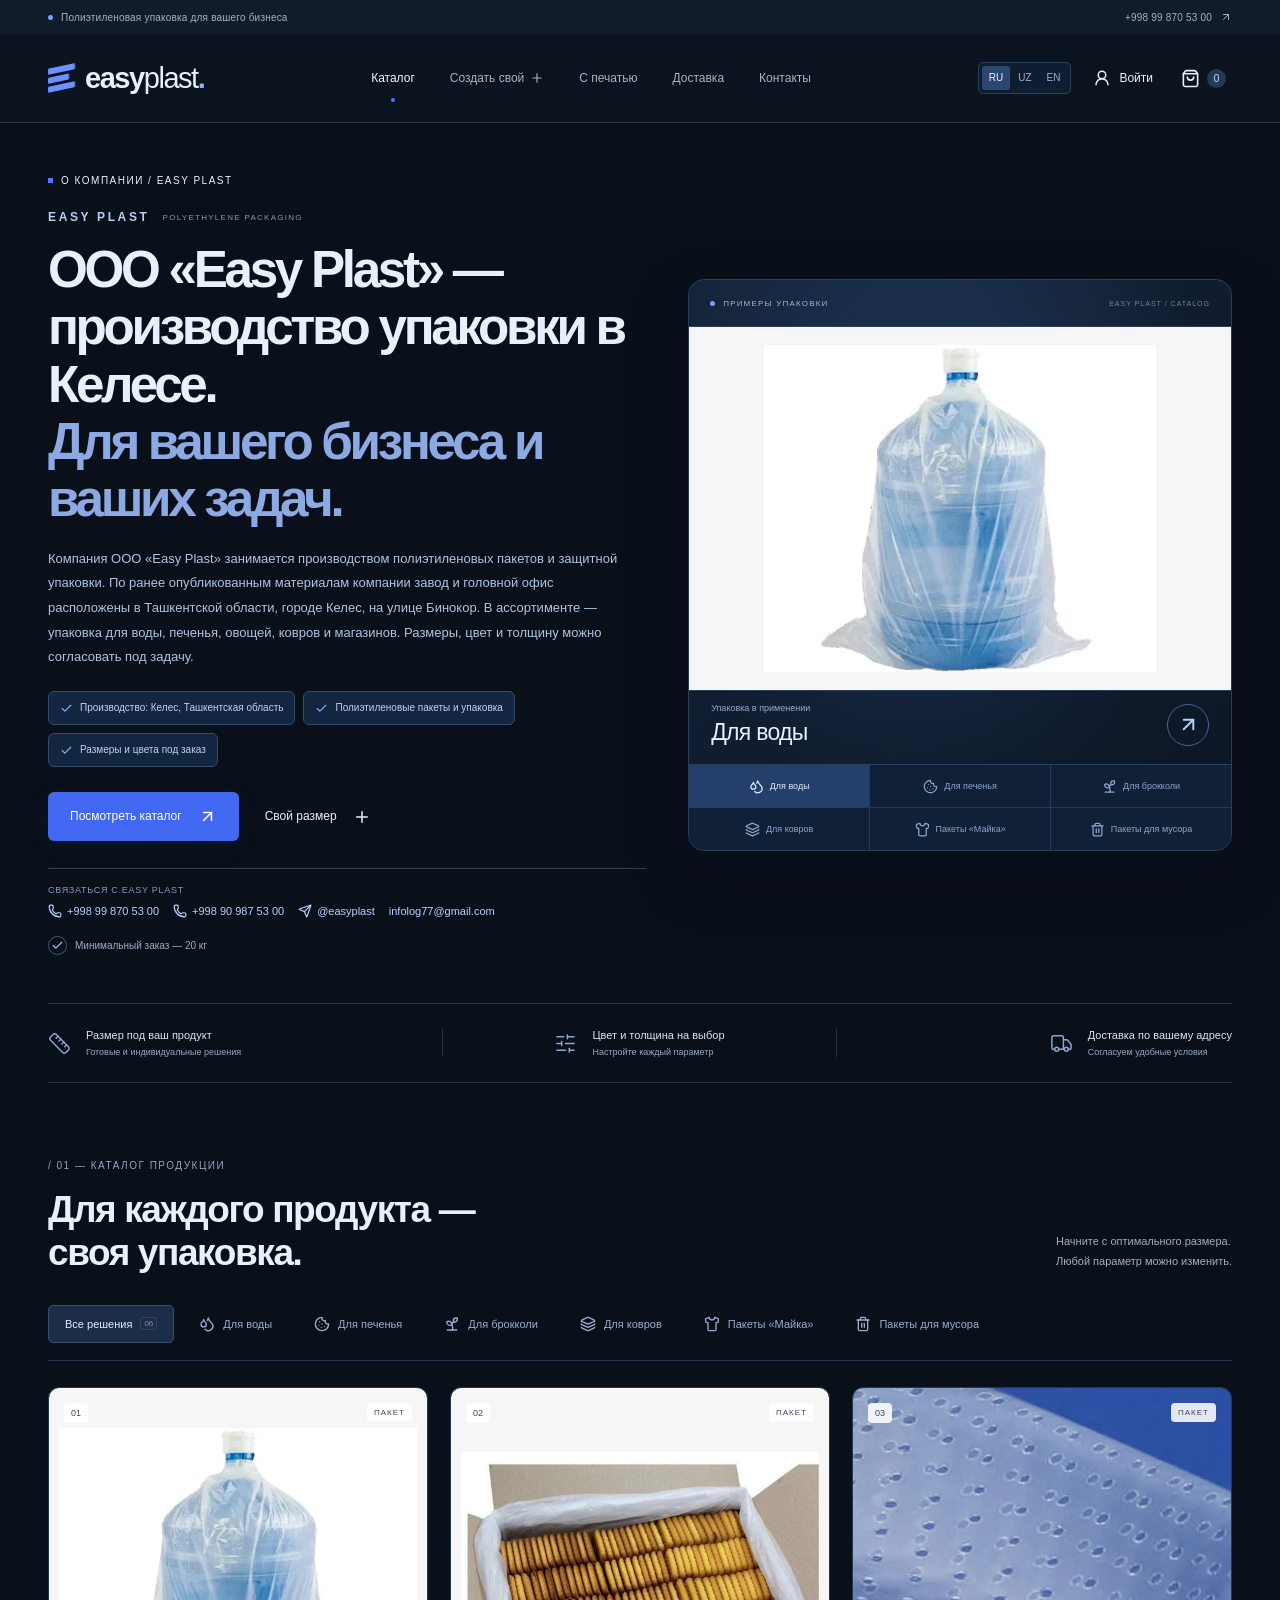
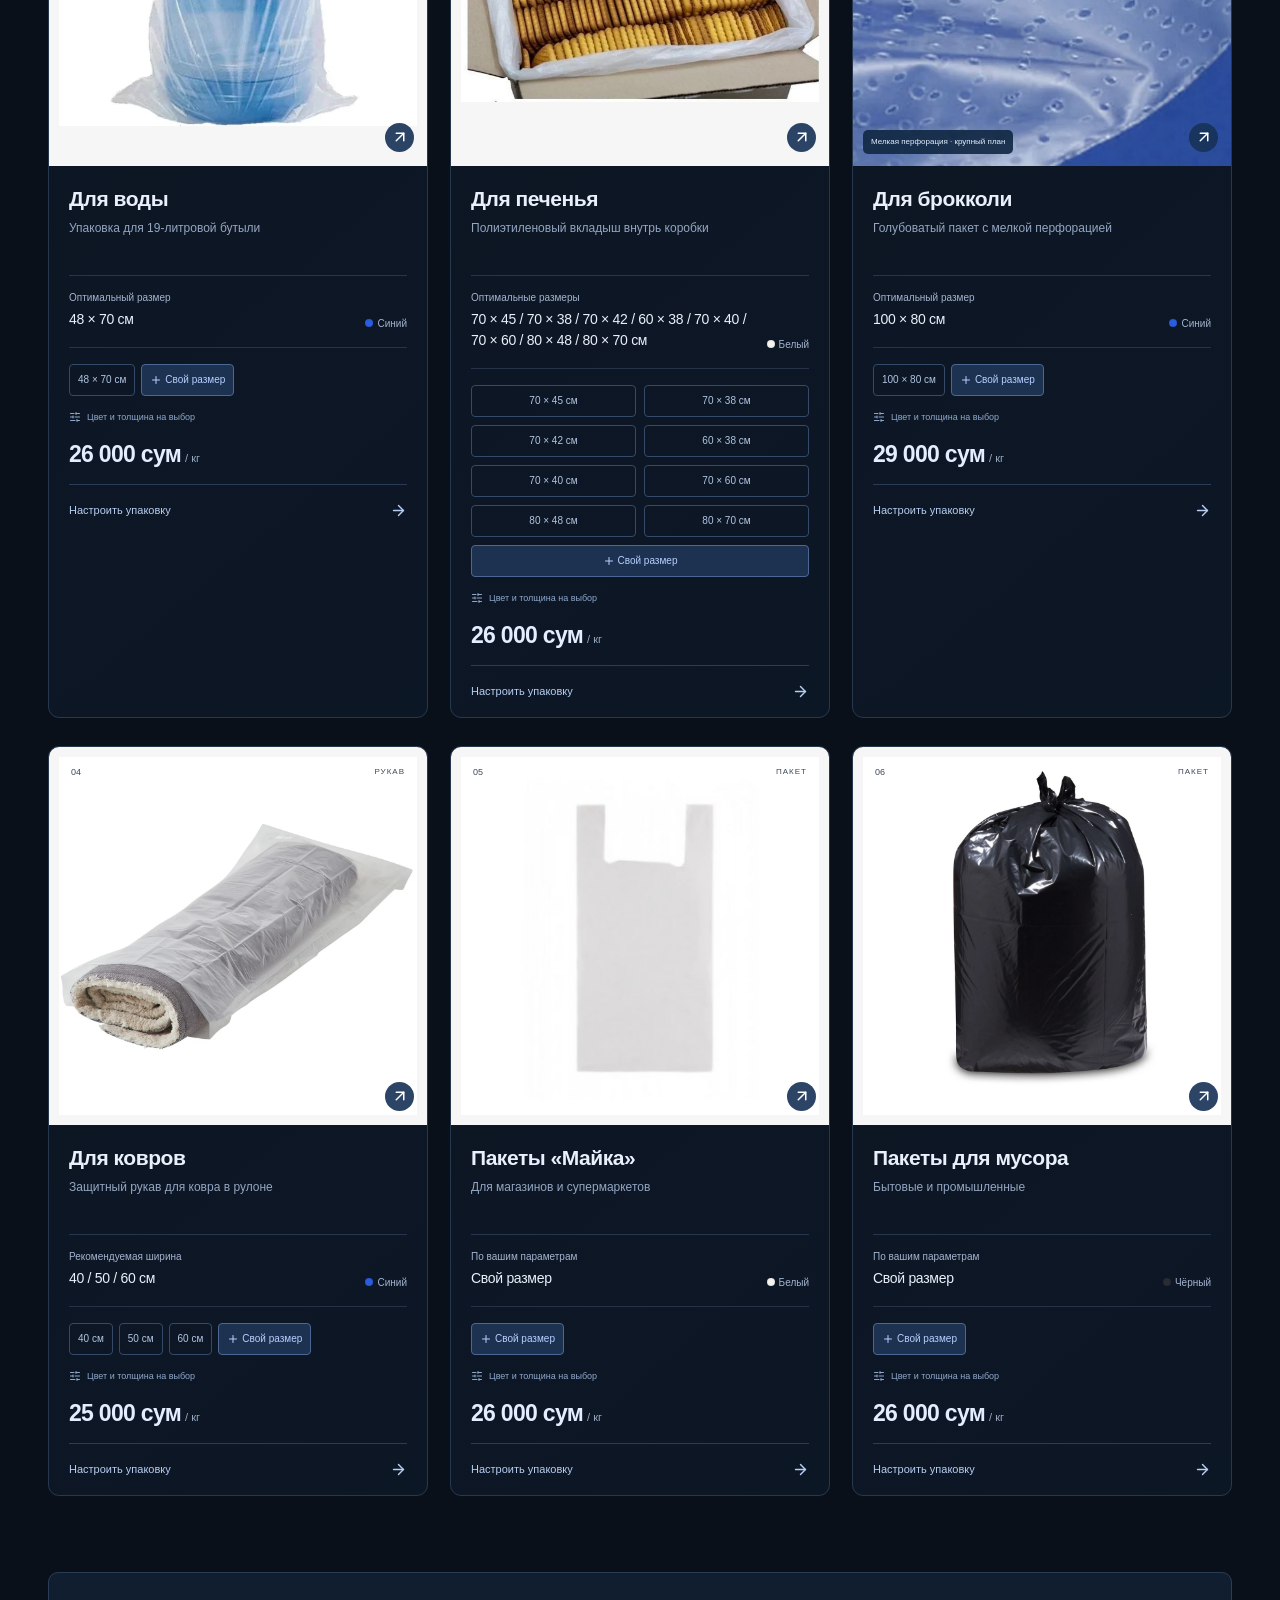
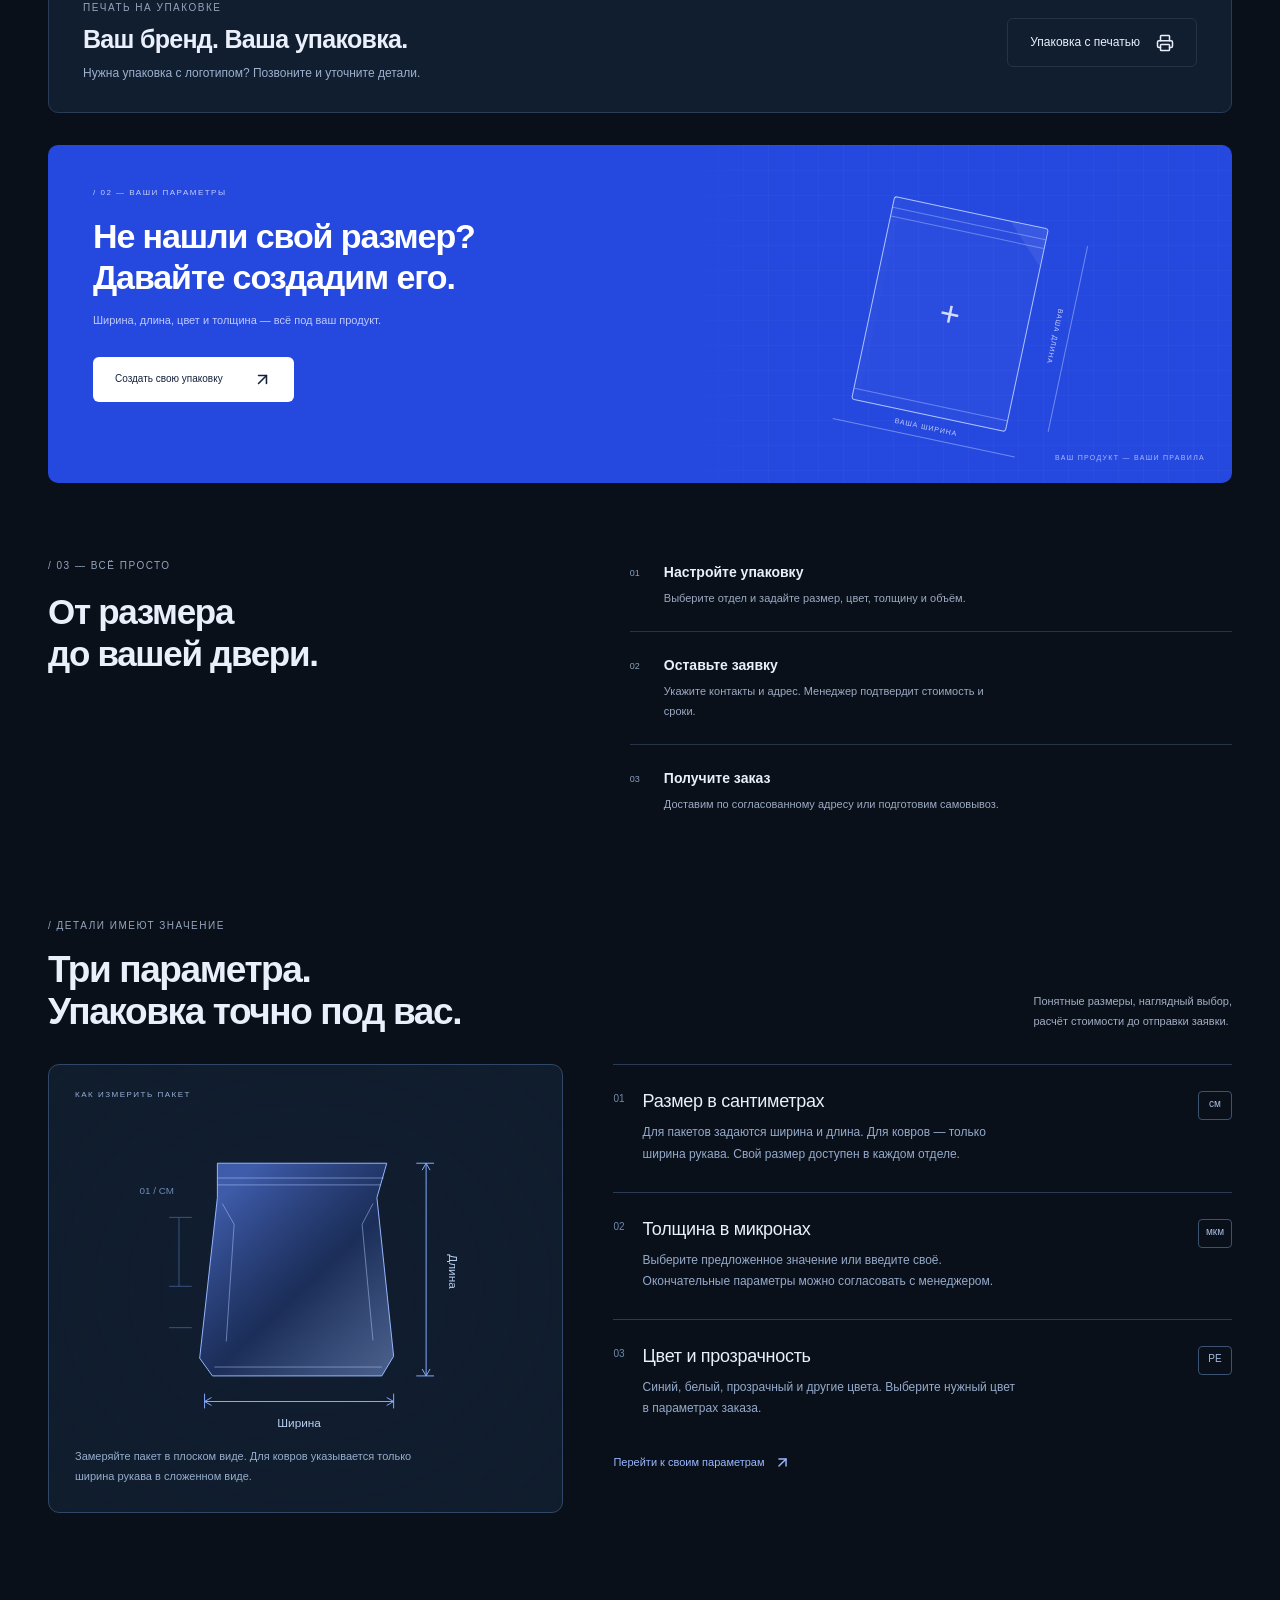
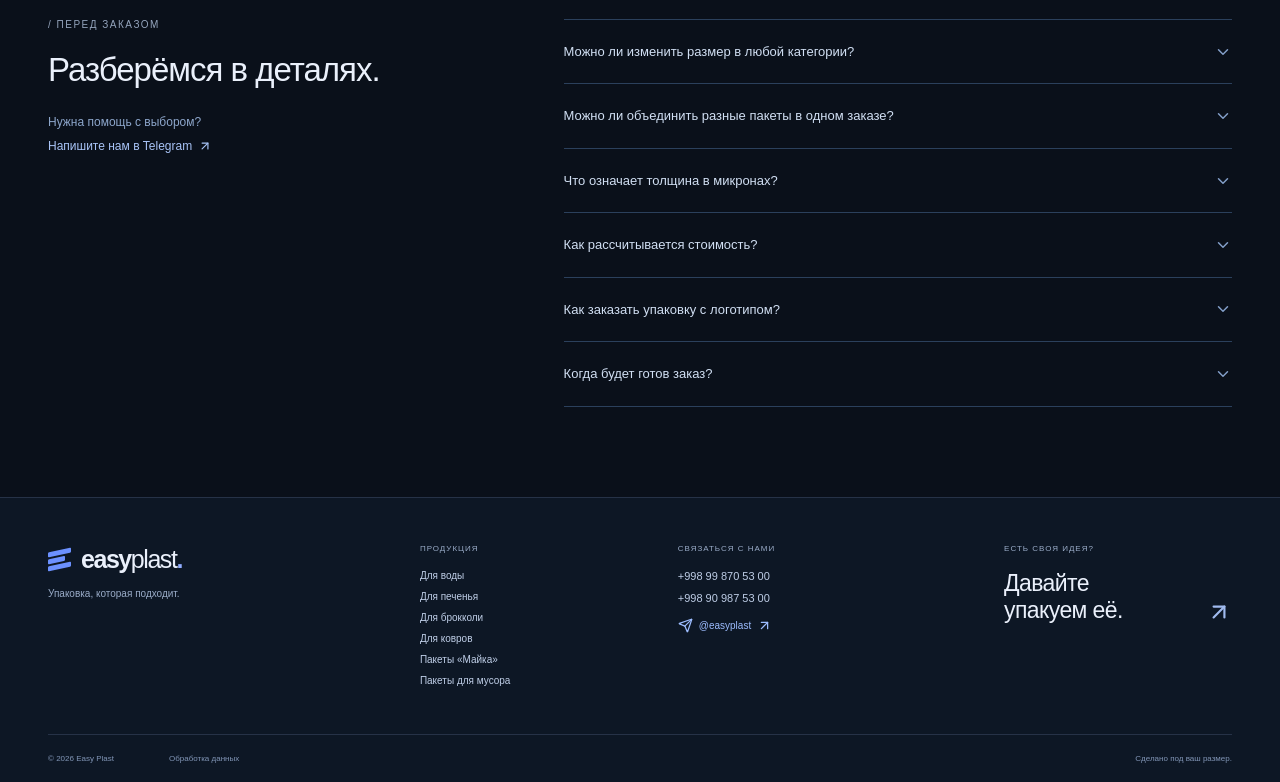
==== commit a1b3d6ce: "build: publish Easy Plast static site" ====
--- a/index.html
+++ b/index.html
@@ -1,5 +1,5 @@
 <!doctype html>
-<html lang="ru"><head><meta charset="UTF-8"><meta name="viewport" content="width=device-width, initial-scale=1"><title>Easy Plast — упаковка под ваш размер</title><meta name="description" content="Полиэтиленовая упаковка для воды, печенья, брокколи, ковров, магазинов и мусора. Заказ от 20 кг."><link rel="icon" href="./favicon.svg">  <script type="module" crossorigin src="./assets/index-5vPYoSuB.js"></script>
+<html lang="ru"><head><meta charset="UTF-8"><meta name="viewport" content="width=device-width, initial-scale=1"><title>Easy Plast — упаковка под ваш размер</title><meta name="description" content="Полиэтиленовая упаковка для воды, печенья, брокколи, ковров, магазинов и мусора. Заказ от 20 кг."><link rel="icon" href="./favicon.svg">  <script type="module" crossorigin src="./assets/index-BJf0s7fP.js"></script>
   <link rel="modulepreload" crossorigin href="./assets/details-Cwh51igM.js">
   <link rel="stylesheet" crossorigin href="./assets/details-DY2urR7C.css">
 </head><body><div id="root"></div><script src="./config.js"></script></body></html>
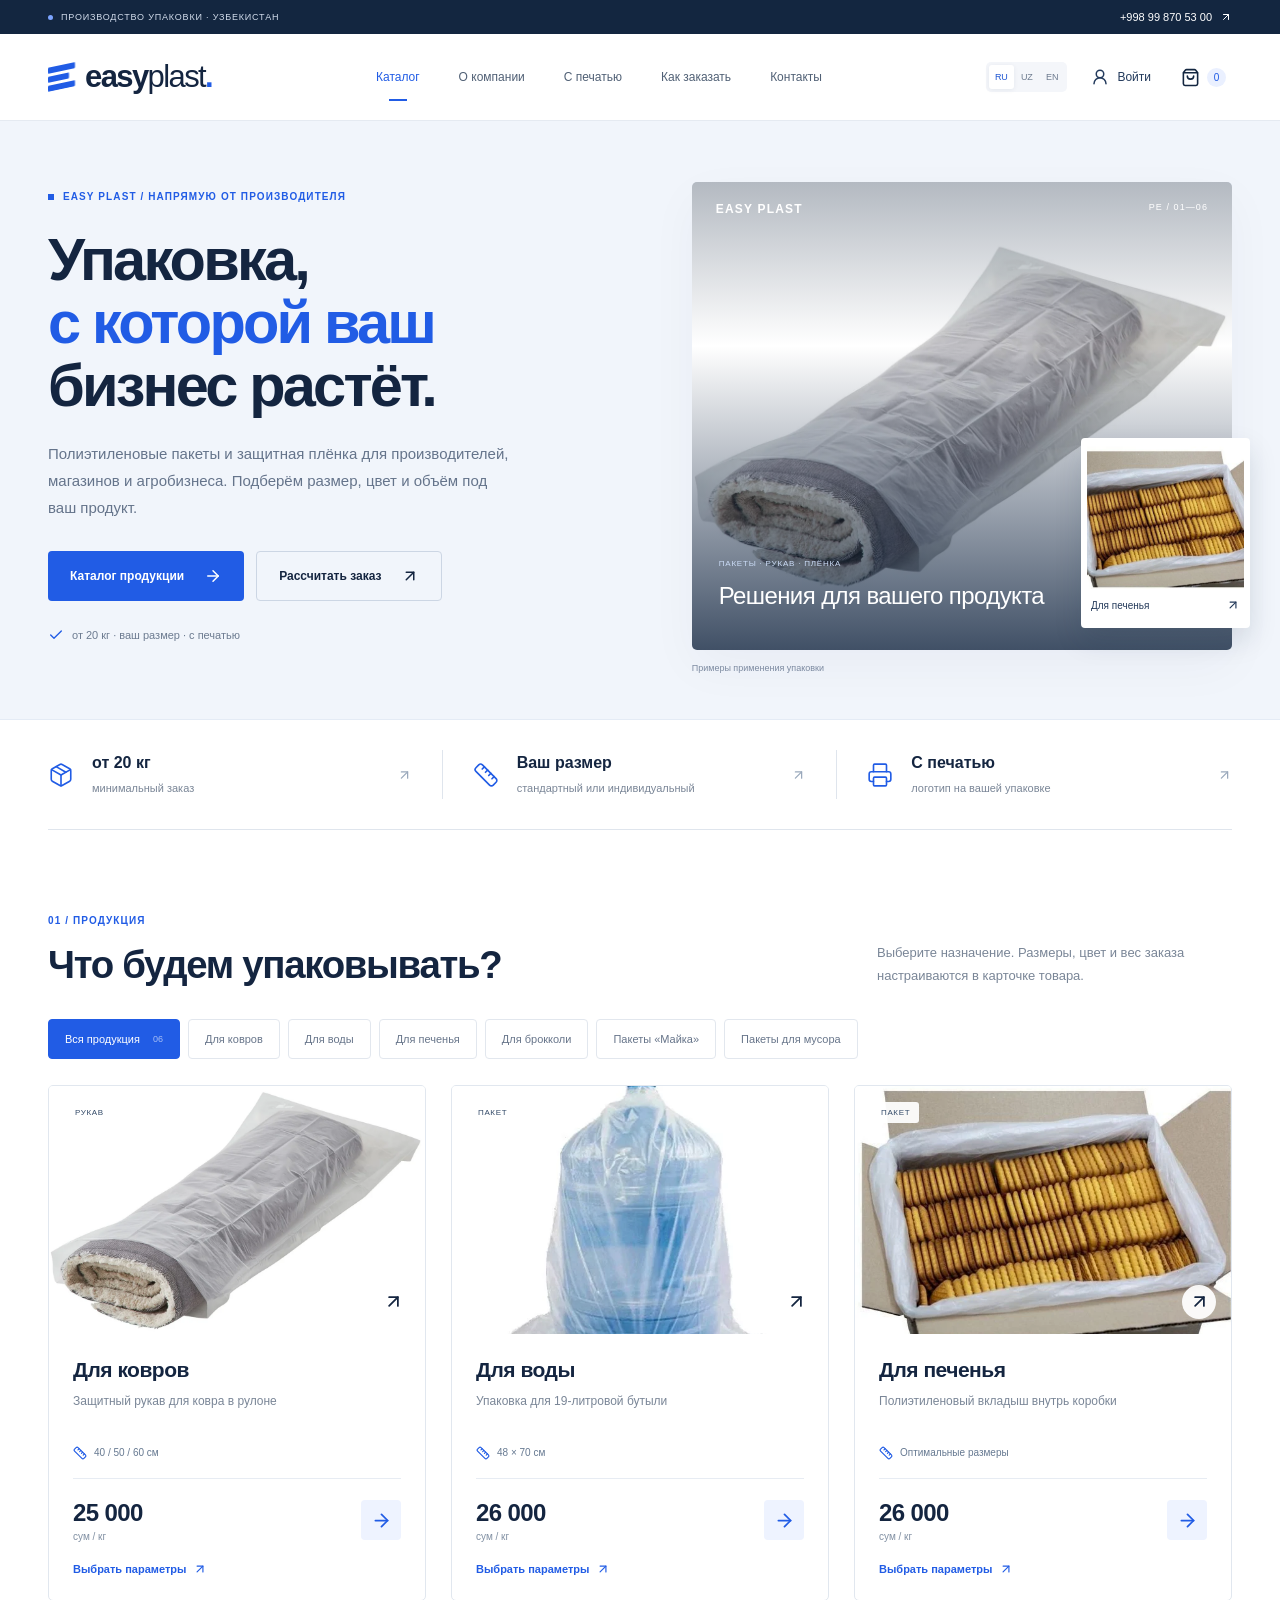
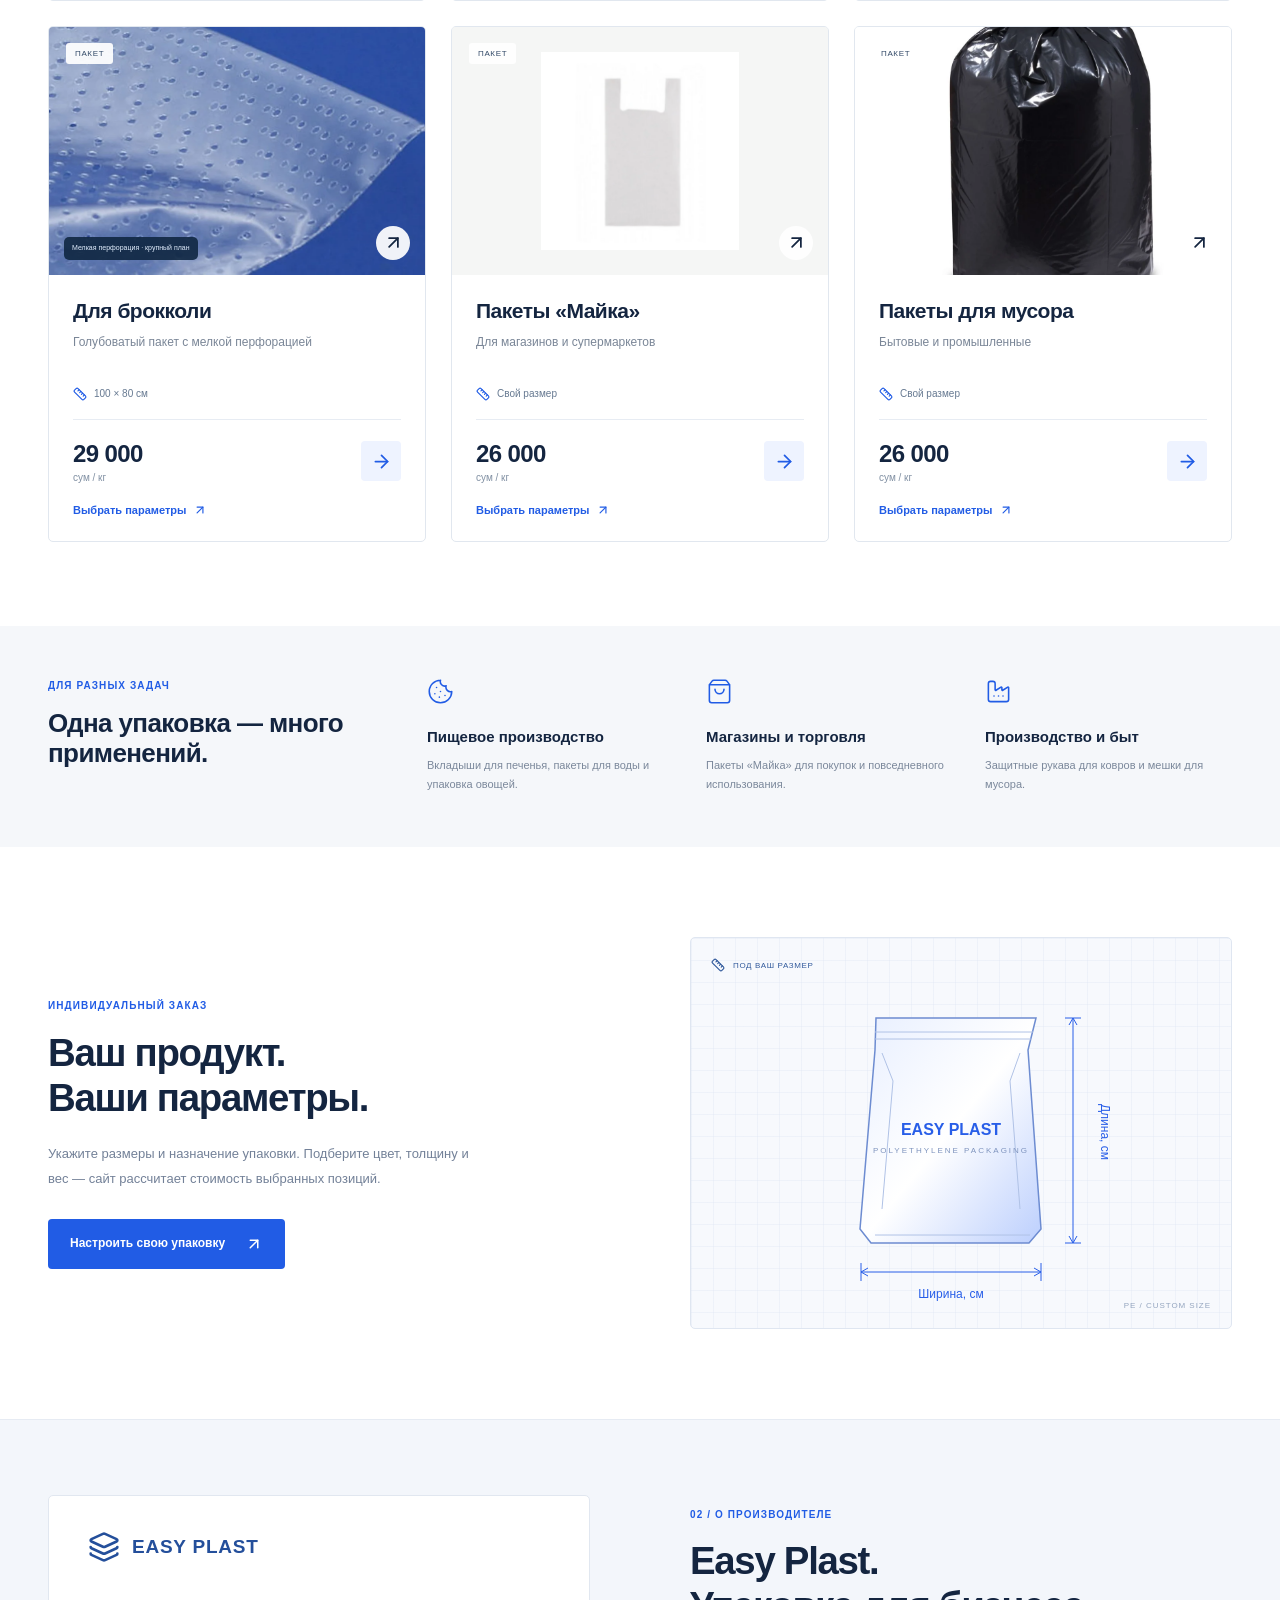
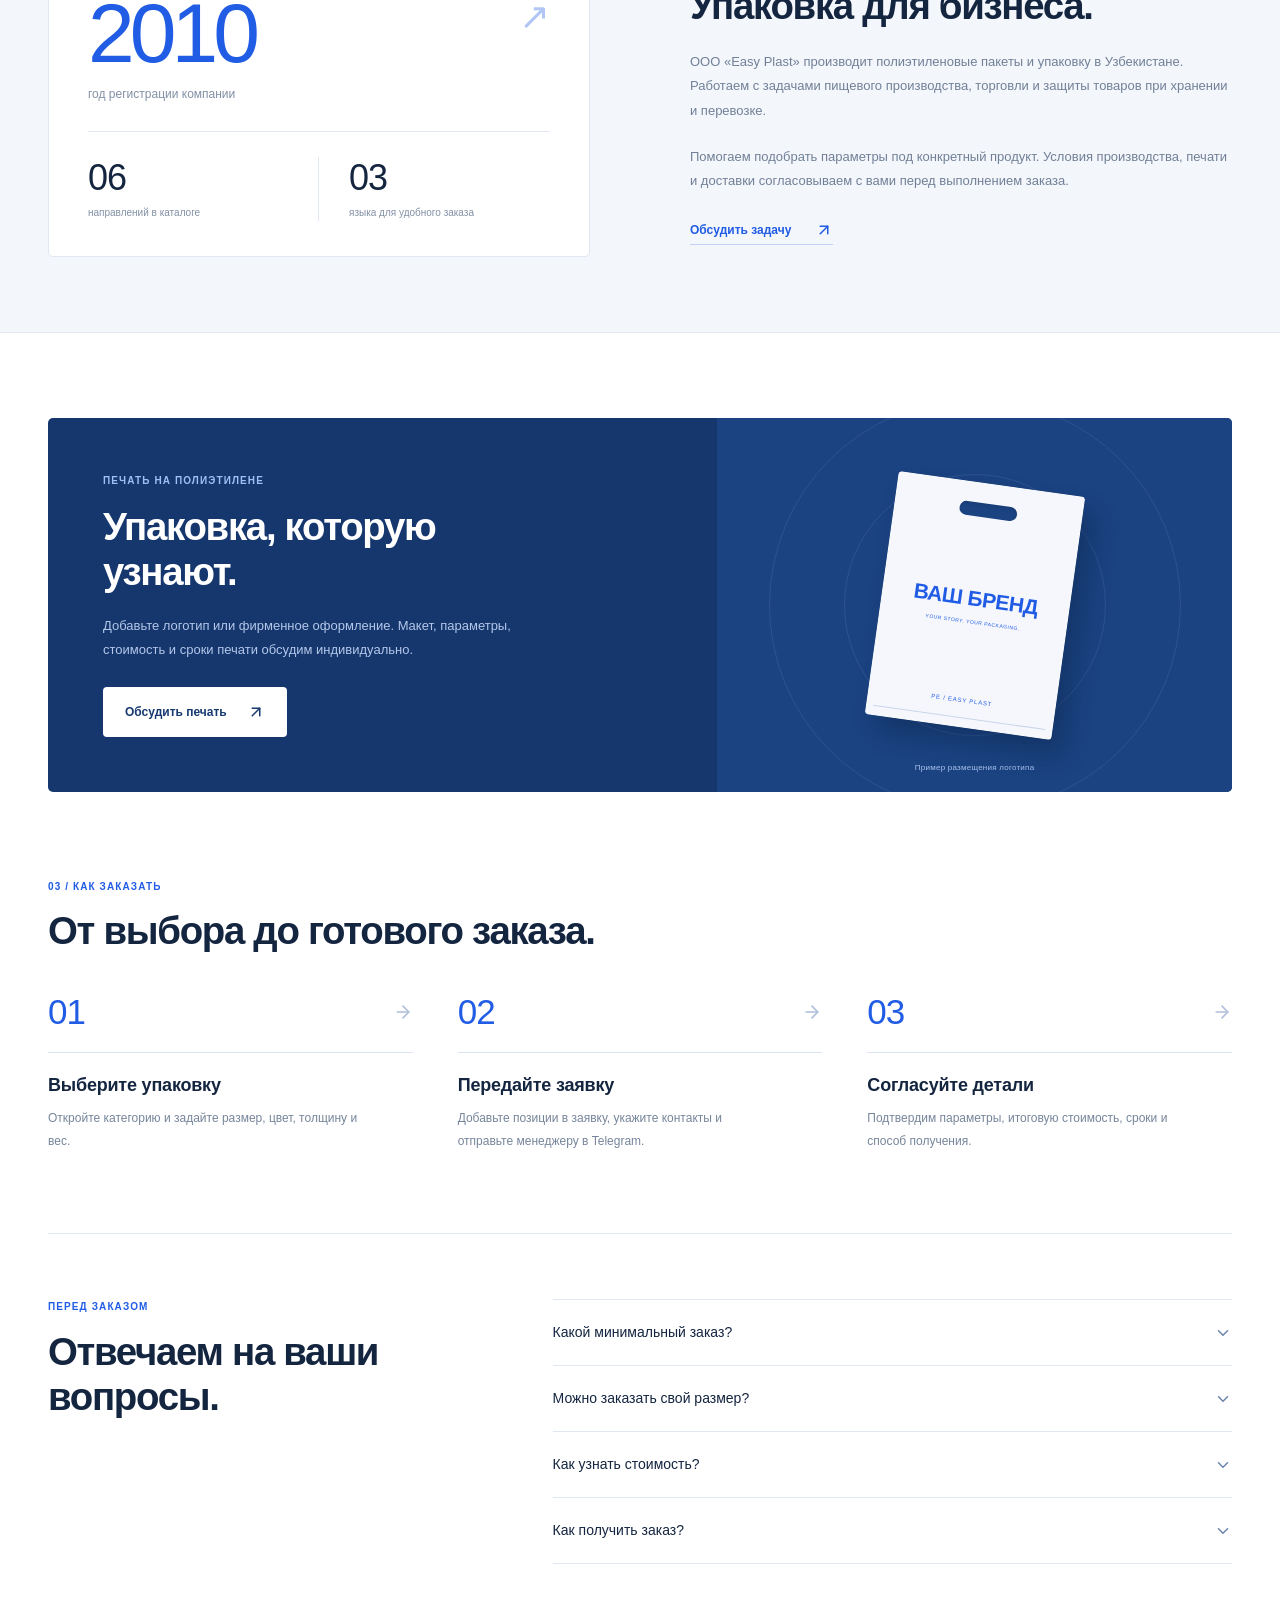
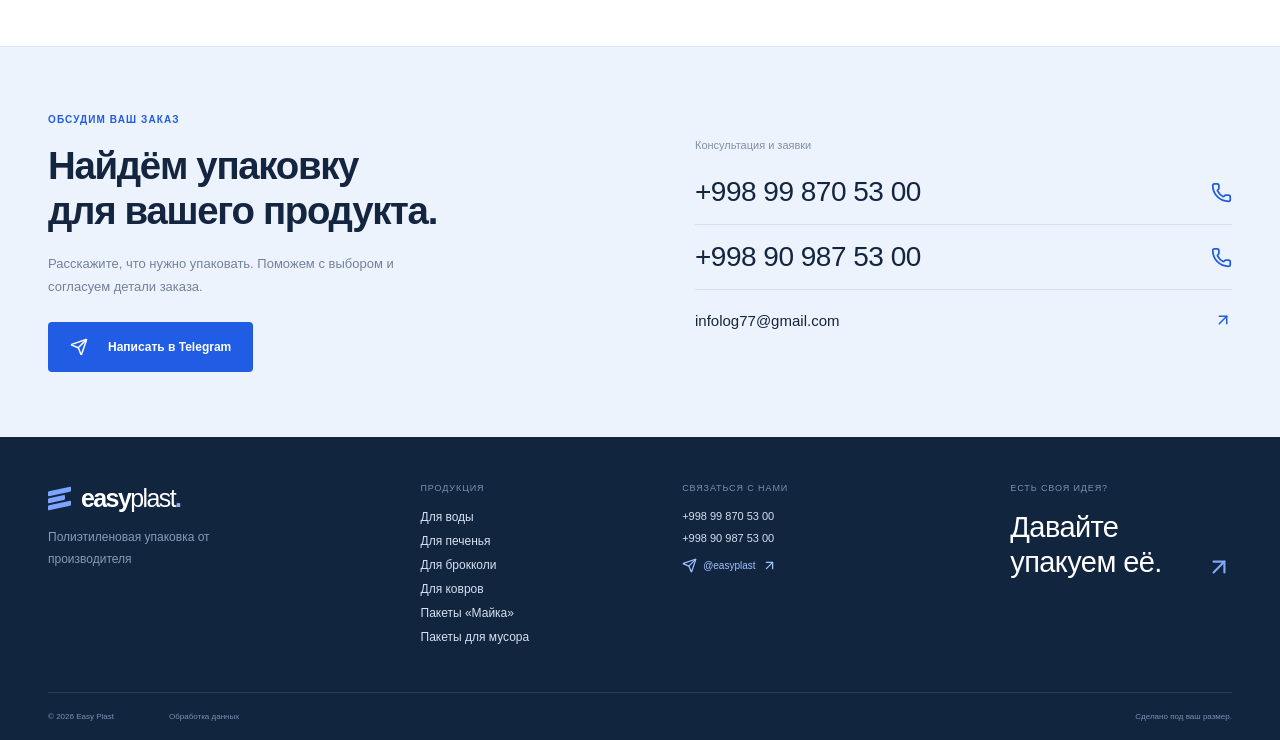
==== commit 3dbf7788: "Redesign Easy Plast as a packaging manufacturer website" ====
--- a/index.html
+++ b/index.html
@@ -1,5 +1,6 @@
 <!doctype html>
-<html lang="ru"><head><meta charset="UTF-8"><meta name="viewport" content="width=device-width, initial-scale=1"><title>Easy Plast — упаковка под ваш размер</title><meta name="description" content="Полиэтиленовая упаковка для воды, печенья, брокколи, ковров, магазинов и мусора. Заказ от 20 кг."><link rel="icon" href="./favicon.svg">  <script type="module" crossorigin src="./assets/index-BJf0s7fP.js"></script>
+<html lang="ru"><head><meta charset="UTF-8"><meta name="viewport" content="width=device-width, initial-scale=1"><title>Easy Plast — упаковка под ваш размер</title><meta name="description" content="Полиэтиленовая упаковка для воды, печенья, брокколи, ковров, магазинов и мусора. Заказ от 20 кг."><link rel="icon" href="./favicon.svg">  <script type="module" crossorigin src="./assets/index-BLtNU4ub.js"></script>
   <link rel="modulepreload" crossorigin href="./assets/details-Cwh51igM.js">
   <link rel="stylesheet" crossorigin href="./assets/details-DY2urR7C.css">
+  <link rel="stylesheet" crossorigin href="./assets/index-BUQcKMh1.css">
 </head><body><div id="root"></div><script src="./config.js"></script></body></html>
--- a/assets/index-BUQcKMh1.css
+++ b/assets/index-BUQcKMh1.css
@@ -0,0 +1 @@
+:root{--lightningcss-light:initial;--lightningcss-dark: ;color-scheme:light;--paper:#fff;--ink:#142540;--muted:#66758a;--blue:#215ce5;--line:#dfe5ed;--soft:#f3f6fb}body{color:var(--ink);background:#fff;font-family:Arial,Helvetica,sans-serif}.shell{width:calc(100% - 96px);max-width:1280px}button,a{-webkit-tap-highlight-color:transparent}button:focus-visible,a:focus-visible,summary:focus-visible{outline-offset:4px;outline:3px solid #6393ff}.topline{color:#d2dceb;letter-spacing:.09em;background:#132640;height:34px;font-size:9px}.topline .live-dot{background:#7ca4ff}.topline a{letter-spacing:0;color:#fff;font-size:11px}.site-header{-webkit-backdrop-filter:blur(16px);backdrop-filter:blur(16px);background:#fffffff5;border-color:#e5eaf1}.header-inner{gap:26px;height:86px}.brand{color:#142540;letter-spacing:-1.6px;font-size:31px}.brand-icon i{background:#215ce5}.brand-dot{color:#215ce5}.main-nav{gap:27px}.main-nav button{color:#506075;height:86px;font-size:12px;font-weight:500}.main-nav .active,.main-nav button:hover{color:#215ce5}.main-nav .active:after{border-radius:0;width:18px;height:2px;bottom:19px}.header-actions{gap:18px}.account-button{color:#233a5c}.language-switch{background:#f4f6fa;border:0;border-radius:5px;padding:3px}.language-switch>button{color:#6c7a8e;padding:7px 6px;font-size:9px}.language-switch>button[aria-pressed=true]{color:#1f56d3;background:#fff;box-shadow:0 1px 5px #13264012}.language-switch>button:hover{color:#1f56d3}.cart-count{color:#215ce5;background:#eaf0ff}.cart-button{color:#132640}.button{min-height:50px;box-shadow:none;border-radius:4px;gap:20px;padding:14px 22px;font-size:12px;font-weight:600}.button.blue{color:#fff;box-shadow:none;background:#215ce5}.button.blue:hover{background:#164bc6}.button.outline{color:#142540;background:0 0;border:1px solid #ccd6e4}.button.outline:hover{background:#edf3fd}.button.white{color:#163970;background:#fff}.text-link{color:#215ce5}.button.ghost:hover{background:#edf3fd}.manufacturer-home{overflow:clip}.mp-eyebrow{letter-spacing:.11em;color:#215ce5;align-items:center;gap:9px;font-size:10px;font-weight:700;line-height:1.6;display:flex}.mp-eyebrow>span{background:#215ce5;width:6px;height:6px}.mp-hero{background:#f1f5fb;border-bottom:1px solid #e4ebf5;position:relative}.mp-hero-layout{grid-template-columns:1.05fr 1fr;align-items:center;gap:60px;padding-top:56px;padding-bottom:64px;display:grid}.mp-hero-copy{padding:12px 0}.mp-hero h1{letter-spacing:-2.8px;margin:23px 0;font-size:clamp(44px,4.65vw,67px);font-weight:650;line-height:1.06}.mp-hero h1>span{color:#215ce5}.mp-hero-copy>p{color:#65748b;max-width:470px;font-size:15px;line-height:1.8}.mp-hero-buttons{flex-wrap:wrap;gap:12px;margin-top:30px;display:flex}.mp-hero-proof{color:#6c7b90;align-items:center;gap:8px;margin-top:26px;font-size:11px;display:flex}.mp-hero-proof>svg{color:#215ce5;flex-shrink:0}.mp-hero-visual{isolation:isolate;background:#dbe6f6;border-radius:5px;height:468px;margin-left:8px;position:relative;box-shadow:0 16px 50px #1326400a}.mp-visual-top{z-index:2;letter-spacing:.12em;color:#fff;justify-content:space-between;font-size:9px;display:flex;position:absolute;top:20px;left:24px;right:24px}.mp-visual-top>span:first-child{letter-spacing:.1em;font-size:12px;font-weight:700}.mp-hero-photo{border-radius:5px;position:absolute;inset:0;overflow:hidden}.mp-hero-photo:after{content:"";background:linear-gradient(#0e213a50,#0000 35%,#0d213dc9);position:absolute;inset:0}.mp-hero-photo>.product-photo{width:100%;height:100%}.mp-hero-photo .product-photo>img{object-fit:cover;width:100%;height:100%;padding:0;transform:none}.mp-visual-title{color:#fff;position:absolute;bottom:39px;left:27px;right:185px}.mp-visual-title>span{letter-spacing:.1em;color:#cbdcf7;margin-bottom:13px;font-size:8px;display:block}.mp-visual-title>strong{letter-spacing:-.6px;font-size:24px;font-weight:500;line-height:1.25;display:block}.mp-mini-photo{background:#fff;border:6px solid #fff;border-radius:4px;width:169px;height:190px;position:absolute;bottom:22px;right:-18px;overflow:hidden;box-shadow:0 12px 28px #13264021}.mp-mini-photo>.product-photo{width:100%;height:145px}.mp-mini-photo .product-photo>img{object-fit:cover;width:100%;height:100%;padding:0}.mp-mini-photo>span:last-child{color:#243a5a;justify-content:space-between;align-items:center;padding:9px 4px;font-size:10px;display:flex}.mp-visual-note{color:#7c8aa0;font-size:9px;position:absolute;bottom:-23px;left:0}.mp-benefits{border-bottom:1px solid var(--line);grid-template-columns:repeat(3,minmax(0,1fr));padding-top:30px;padding-bottom:30px;display:grid}.mp-benefits>div{border-right:1px solid var(--line);align-items:center;gap:18px;padding:4px 30px;display:flex}.mp-benefits>div:first-child{padding-left:0}.mp-benefits>div:last-child{border:0;padding-right:0}.mp-benefits>div>svg{color:#215ce5;flex-shrink:0}.mp-benefits strong{margin-bottom:6px;font-size:16px;font-weight:600;display:block}.mp-benefits span{color:#7a8697;font-size:11px}.mp-benefits .mp-benefit-arrow{color:#9aa9bc;width:15px;margin-left:auto}.mp-catalog{padding-top:83px;padding-bottom:84px;scroll-margin-top:20px}.mp-section-heading{justify-content:space-between;align-items:flex-end;gap:36px;margin-bottom:31px;display:flex}.manufacturer-home h2{letter-spacing:-1.3px;font-size:clamp(28px,3vw,40px);font-weight:600;line-height:1.18}.mp-section-heading h2{margin-top:13px}.mp-section-heading>p{color:#7a8697;max-width:355px;font-size:13px;line-height:1.8}.mp-filters{flex-wrap:wrap;align-items:center;gap:8px;margin-bottom:26px;display:flex}.mp-filters>button{color:#67758a;border:1px solid #e2e7ee;border-radius:4px;align-items:center;gap:13px;min-height:40px;padding:11px 16px;font-size:11px;display:flex}.mp-filters>button[aria-pressed=true]{color:#fff;background:#215ce5;border-color:#215ce5}.mp-filters>button>span{opacity:.6;font-size:9px}.mp-filters>button:hover{border-color:#215ce5}.mp-product-grid{grid-template-columns:repeat(3,minmax(0,1fr));gap:25px;display:grid}.mp-product-card{background:#fff;border:1px solid #e1e7ef;border-radius:5px;transition:box-shadow .2s,transform .2s;overflow:hidden}.mp-product-card:hover{transform:translateY(-3px);box-shadow:0 12px 30px #1838640f}.mp-product-image{background:#edf2f8;width:100%;height:248px;padding:0;display:block;position:relative;overflow:hidden}.mp-product-image>.product-photo{width:100%;height:100%;display:block}.mp-product-image .product-photo>img{object-fit:cover;object-position:center;width:100%;height:100%;padding:0;transition:transform .35s}.mp-product-image:hover .product-photo>img{transform:scale(1.04)}.mp-product-image .product-photo--custom>img,.mp-product-image .product-photo--tshirt>img{object-fit:contain;padding:25px}.mp-product-label{color:#334a68;letter-spacing:.08em;background:#ffffffed;border-radius:3px;padding:6px 9px;font-size:8px;position:absolute;top:16px;left:17px}.mp-product-open{color:#142540;background:#ffffffed;border-radius:50%;place-items:center;width:34px;height:34px;display:grid;position:absolute;bottom:15px;right:15px}.mp-product-body{padding:24px}.mp-product-body h3{letter-spacing:-.5px;font-size:21px;font-weight:600}.mp-product-body>p{color:#7a8697;min-height:40px;margin-top:9px;font-size:12px;line-height:1.7}.mp-product-spec{color:#667991;border-bottom:1px solid #e7ecf3;align-items:center;gap:7px;min-height:32px;margin-top:15px;padding-bottom:18px;font-size:10px;display:flex}.mp-product-spec>svg{color:#215ce5;flex-shrink:0}.mp-product-bottom{justify-content:space-between;align-items:center;padding-top:20px;display:flex}.mp-product-bottom strong{letter-spacing:-.6px;font-size:24px;font-weight:600}.mp-product-bottom span{color:#8190a3;margin-top:4px;font-size:10px;display:block}.mp-product-bottom button{color:#215ce5;background:#eef3ff;border-radius:4px;place-items:center;width:40px;height:40px;display:grid}.mp-product-bottom button:hover{color:#fff;background:#215ce5}.mp-product-link{color:#215ce5;align-items:center;gap:7px;margin-top:20px;padding:0;font-size:11px;font-weight:600;display:flex}.mp-product-image .product-photo-caption{max-width:calc(100% - 78px);font-size:7px;bottom:15px;left:15px}.mp-industries{background:#f5f7fa;padding:52px 0}.mp-industries>.shell{grid-template-columns:.78fr 2fr;gap:65px;display:grid}.mp-industry-intro h2{letter-spacing:-.6px;margin-top:14px;font-size:26px}.mp-industry-grid{grid-template-columns:repeat(3,minmax(0,1fr));gap:32px;display:grid}.mp-industry-grid>div>svg{color:#215ce5;margin-bottom:18px}.mp-industry-grid h3{margin-bottom:9px;font-size:15px;line-height:1.4}.mp-industry-grid p{color:#7b889b;font-size:11px;line-height:1.8}.mp-custom{grid-template-columns:1fr 1fr;align-items:center;gap:100px;padding-top:90px;padding-bottom:90px;display:grid}.mp-custom h2{white-space:pre-line;margin-top:16px}.mp-custom p{color:#738198;max-width:440px;margin:22px 0 27px;font-size:13px;line-height:1.9}.mp-measurement{background-color:#f7f9fd;background-image:linear-gradient(#e5ebf680 1px,#0000 1px),linear-gradient(90deg,#e5ebf680 1px,#0000 1px);background-size:22px 22px;border:1px solid #dfe6f1;border-radius:5px;justify-content:center;align-items:center;min-height:383px;padding:25px 35px;display:flex;position:relative}.mp-measurement>svg{width:100%;max-height:340px}.mp-measurement-tag{color:#325a9c;letter-spacing:.08em;align-items:center;gap:8px;font-size:8px;display:flex;position:absolute;top:20px;left:20px}.mp-measurement>span:last-child{letter-spacing:.12em;color:#94a5bf;font-size:8px;position:absolute;bottom:18px;right:20px}.mp-about{background:#f3f6fb;border-top:1px solid #e6ebf3;border-bottom:1px solid #e6ebf3;padding:75px 0}.mp-about-layout{grid-template-columns:1fr 1fr;align-items:center;gap:100px;display:grid}.mp-about-stats{background:#fff;border:1px solid #e1e7f0;border-radius:5px;padding:35px 39px}.mp-about-wordmark{letter-spacing:.04em;color:#244f9b;align-items:center;gap:12px;font-size:19px;font-weight:700;display:flex}.mp-big-stat{border-bottom:1px solid #e2e8f1;padding:28px 0 30px}.mp-big-stat>strong{letter-spacing:-5px;color:#215ce5;font-size:84px;font-weight:500;line-height:1;display:block}.mp-big-stat>strong>span{vertical-align:top;float:right;letter-spacing:0;color:#b1c6f5;padding-top:7px;font-size:37px}.mp-big-stat>span{color:#8290a5;margin-top:12px;font-size:12px;display:block}.mp-small-stats{grid-template-columns:1fr 1fr;padding-top:25px;display:grid}.mp-small-stats>div:first-child{border-right:1px solid #e2e8f1;padding-right:20px}.mp-small-stats>div:last-child{padding-left:30px}.mp-small-stats strong{letter-spacing:-1px;font-size:36px;font-weight:500;display:block}.mp-small-stats span{color:#8290a5;margin-top:6px;font-size:10px;line-height:1.6;display:block}.mp-about-copy h2{white-space:pre-line;margin-top:15px}.mp-about-copy p{color:#718097;margin-top:21px;font-size:13px;line-height:1.9}.mp-inline-link{color:#215ce5;border-bottom:1px solid #c1d2f6;align-items:center;gap:24px;margin-top:27px;padding-bottom:5px;font-size:12px;font-weight:600;display:inline-flex}.mp-print{color:#fff;background:#15376e;border-radius:5px;grid-template-columns:1.3fr 1fr;min-height:365px;margin-top:85px;display:grid;overflow:hidden}.mp-print-copy{padding:55px}.mp-print .mp-eyebrow{color:#9fbdf6}.mp-print h2{max-width:400px;margin-top:15px}.mp-print p{color:#b4c7e9;max-width:430px;margin:19px 0 24px;font-size:13px;line-height:1.9}.mp-print-visual{background:#1b4381;justify-content:center;align-items:center;display:flex;position:relative;overflow:hidden}.mp-print-visual:before,.mp-print-visual:after{content:"";border:1px solid #92b2ef24;border-radius:50%;width:260px;height:260px;position:absolute}.mp-print-visual:after{width:410px;height:410px}.mp-sample-bag{z-index:1;color:#215ce5;background:#f5f7fc;border:1px solid #fff;border-radius:3px;flex-direction:column;justify-content:center;align-items:center;width:188px;height:245px;display:flex;position:relative;transform:rotate(8deg);box-shadow:13px 15px 25px #061a3c55}.mp-sample-bag:after{content:"";border-top:1px solid #cbd6ea;position:absolute;bottom:8px;left:6px;right:6px}.mp-handle{background:#1b4381;border-radius:8px;width:58px;height:14px;position:absolute;top:19px;left:50%;transform:translate(-50%);box-shadow:inset 0 2px 3px #061a3c22}.mp-sample-bag>strong{letter-spacing:-.5px;text-align:center;max-width:150px;font-size:21px;font-weight:750}.mp-sample-bag>span:not(.mp-handle){letter-spacing:.1em;margin-top:8px;font-size:5px}.mp-sample-bag>i{letter-spacing:.13em;font-size:6px;font-style:normal;position:absolute;bottom:23px}.mp-sample-caption{color:#a9c2ec;letter-spacing:.03em;font-size:8px;position:absolute;bottom:20px}.mp-process{padding-top:87px;padding-bottom:80px}.mp-steps{grid-template-columns:repeat(3,minmax(0,1fr));gap:45px;margin-top:39px;display:grid}.mp-step-number{letter-spacing:-1px;color:#215ce5;border-bottom:1px solid #dce4ef;justify-content:space-between;align-items:center;padding-bottom:20px;font-size:35px;font-weight:400;display:flex}.mp-step-number>svg{color:#b0bfda}.mp-steps h3{letter-spacing:-.2px;margin:22px 0 11px;font-size:18px}.mp-steps p{color:#76859a;max-width:320px;font-size:12px;line-height:1.9}.mp-faq{border-top:1px solid #e0e7f0;grid-template-columns:1fr 1.6fr;gap:80px;padding-top:65px;padding-bottom:82px;display:grid}.mp-faq h2{max-width:340px;margin-top:14px}.mp-faq-list details{border-bottom:1px solid #e0e7f0}.mp-faq-list details:first-child{border-top:1px solid #e0e7f0}.mp-faq-list summary{cursor:pointer;justify-content:space-between;align-items:center;gap:24px;padding:22px 0;font-size:14px;font-weight:500;line-height:1.5;list-style:none;display:flex}.mp-faq-list summary::-webkit-details-marker{display:none}.mp-faq-list summary>svg{color:#6b84ad;flex-shrink:0;transition:transform .2s}.mp-faq-list details[open] summary>svg{transform:rotate(180deg)}.mp-faq-list details p{color:#718097;padding:0 40px 22px 0;font-size:12px;line-height:1.9}.mp-contact{background:#edf3fc;border-top:1px solid #dce7f6;padding:65px 0}.mp-contact-layout{grid-template-columns:1fr 1fr;align-items:center;gap:110px;display:grid}.mp-contact h2{white-space:pre-line;margin-top:15px}.mp-contact p{color:#72829a;max-width:410px;margin:18px 0 24px;font-size:13px;line-height:1.8}.mp-contact-details>span{color:#7f90a8;padding-bottom:9px;font-size:11px;display:block}.mp-contact-details>a{letter-spacing:-.5px;border-bottom:1px solid #d5e0f1;justify-content:space-between;align-items:center;gap:25px;padding:16px 0;font-size:28px;font-weight:500;display:flex}.mp-contact-details>a>svg{color:#215ce5;flex-shrink:0}.mp-contact-details>a.mp-email{letter-spacing:0;border:0;margin-top:5px;font-size:15px}.site-footer{color:#fff;background:#11253f;border:0}.site-footer .brand{color:#fff}.site-footer .brand-dot{color:#8dacf3}.site-footer .brand-icon i{background:#7da4ff}.footer-top{gap:40px}.footer-top p{color:#859bb9;max-width:220px;font-size:12px;line-height:1.8}.footer-top>div>span{color:#7890b0;letter-spacing:.1em;font-size:9px}.footer-catalog>button,.footer-contact>a{color:#d5e0f0}.footer-catalog>button{font-size:12px}.footer-contact .telegram-link{color:#a2c0ff}.footer-bottom{color:#7a91b0;border-color:#2b3d56}.footer-create{font-size:29px;line-height:1.2}.footer-create>svg{color:#82a7f5}.page-heading h1{letter-spacing:-1.8px}.page-heading>p,.breadcrumb,.breadcrumb button{color:#73829a}.muted{color:#7d8ca2}.form-section-title>span,.form-section-title>small,.preview-disclaimer,.preview-label{color:#7588a4}.config-categories>button,.thickness-presets>button{color:#526887;border-color:#d5deeb}.config-categories>button.selected,.thickness-presets>button.selected{color:#215ce5;background:#edf3ff;border-color:#7195ec}.size-selector,.dimension-inputs,.product-detail-note,.location-picker{background:#f5f8fd;border-color:#d7e2f2}.size-selector-heading,.dimension-input-heading,.product-detail-note b,.location-picker-title{color:#345b95}.size-choice-buttons>button{color:#4a6387;background:#fff;border-color:#ccdaed}.size-choice-buttons>button[aria-pressed=true]{color:#215ce5;background:#e3edff;border-color:#7b9fe9}.size-selector>p,.dimension-inputs>.field-hint,.product-detail-note p,.preview-disclaimer,.location-picker .field-hint,.location-picker label{color:#7184a0}.size-choice-buttons>.own-size{color:#215ce5;border-color:#a7bee8}.preview-specifications{background:#f2f6fc;border-color:#d8e3f2}.preview-specifications dt,.preview-specifications dd{color:#435f86}.preview-disclaimer{line-height:1.8}.config-cost>span,.quantity-field>p,.field-hint,.thickness-presets>span{color:#7184a0}.config-cost>b{color:#142540}label{color:#526887}input:not([type=color]),textarea,.location-picker input{color:#142540;background:#fff;border-color:#ccd8e9}input::placeholder,textarea::placeholder{color:#94a1b6}.input-unit>span{color:#8c9bb1}.empty-state{background:#f4f7fc}.empty-state>svg{color:#6188ce}.empty-state p,.fineprint{color:#788ba8}.order-summary{background:#f4f7fc;border-color:#dbe4f0}.summary-line{color:#7184a0}.summary-line b,.summary-price>b{color:#142540}.summary-price{border-color:#d8e2ef}.summary-price>span,.summary-price>p,.checkout-items span{color:#7184a0}.checkout-items{border-color:#d8e2ef}.checkout-items strong>small{color:#355b97}.cart-line-cost,.item-color{color:#7184a0}.cart-line-cost>b{color:#294e8b}.cart-item-info>p,.small-quantity>span{color:#788ca8}.purpose-text{color:#607a9f!important}.delivery-methods>button{border-color:#cddced}.delivery-methods>button>span,.delivery-methods>button>svg{color:#758ba9}.delivery-methods>button.selected{background:#eef4ff;border-color:#6991e7}.delivery-methods>button.selected>svg{color:#215ce5}.google-map{background:#f2f6fc;border-color:#d7e2f1}.google-map>a{color:#215ce5;background:#fff}.contact-card{background:#f2f6fc;border-color:#dce5f2}.contact-card>svg,.contact-card>span,.contact-card>p,.contact-bottom p{color:#6883a9}.primary-contact{color:#fff;background:#215ce5}.primary-contact>svg,.primary-contact>span,.primary-contact>p{color:#d6e4ff}.printing-panel{background:#f2f6fc;border-color:#d7e2f2}.printing-panel p{color:#7286a5}.auth-dialog{color:#142540;background:#fff;border-color:#d7e2f2}.auth-content>p,.auth-unavailable p{color:#7387a5}.auth-unavailable{background:#f1f5fc}.auth-unavailable p b{color:#345887}.auth-symbol{color:#215ce5;background:#edf3ff}.toast{color:#fff;background:#15376e;border-color:#2d5795}.saved-order{background:#f6f8fc}.saved-order-item,.saved-order-bottom{border-color:#dce5f2}.saved-order-top>div>span,.saved-order-item>span,.saved-order-bottom>p,.account-profile span{color:#6e83a2}.saved-line-cost{color:#31578d}.avatar{color:#215ce5;background:#e5edfc}.map-empty{color:#7184a0}.form-error,.minimum-order-note{color:#9c3b25;background:#fff2e9;border-color:#efcdbb}@media (width>=1440px){.mp-hero-layout{padding-top:65px;padding-bottom:70px}.mp-hero-visual{height:500px}}@media (width<=1150px){.shell{width:calc(100% - 64px)}.main-nav{gap:18px}.header-actions{gap:12px}.brand{font-size:27px}.mp-hero-layout{gap:35px}.mp-hero h1{font-size:52px}.mp-hero-visual{height:440px}.mp-hero-buttons .button{gap:12px;padding:13px 17px;font-size:11px}.mp-benefits>div{padding-left:22px;padding-right:22px}.mp-benefits strong{font-size:15px}.mp-industries>.shell{grid-template-columns:1fr 2.2fr;gap:40px}.mp-industry-grid{gap:22px}.mp-custom,.mp-about-layout{gap:60px}.mp-product-body{padding:21px}.mp-product-image{height:220px}.mp-print-copy{padding:42px}.mp-contact-layout{gap:70px}}@media (width<=1000px){.main-nav{background:#fff;display:none;top:76px;box-shadow:0 12px 24px #14254012}.main-nav.is-open{display:grid}.main-nav button{color:#4c607e;height:44px;font-size:13px}.main-nav .active:after{width:4px;height:4px}.mobile-menu-button{color:#142540;display:flex}.header-inner{height:76px}.mp-hero h1{letter-spacing:-2px;font-size:46px}.mp-hero-copy>p{font-size:13px}.mp-hero-layout{gap:28px;padding-top:38px;padding-bottom:52px}.mp-hero-visual{height:415px}.mp-visual-title>strong{font-size:20px}.mp-mini-photo{width:140px;height:162px;right:-9px}.mp-mini-photo>.product-photo{height:119px}.mp-visual-title{left:21px;right:145px}.mp-benefits{padding-top:26px;padding-bottom:26px}.mp-benefits>div{gap:11px;padding:0 17px}.mp-benefits span{font-size:10px}.mp-benefits .mp-benefit-arrow{display:none}.mp-product-image{height:196px}.mp-product-body{padding:18px}.mp-product-body h3{font-size:18px}.mp-product-bottom strong{font-size:22px}.mp-catalog{padding-top:65px;padding-bottom:65px}.mp-industries>.shell{display:block}.mp-industry-intro{justify-content:space-between;align-items:center;gap:40px;margin-bottom:30px;display:flex}.mp-industry-intro h2{max-width:330px;margin-top:0}.mp-custom{gap:45px;padding-top:65px;padding-bottom:65px}.mp-about-layout{gap:45px}.mp-about-stats{padding:28px}.mp-big-stat>strong{font-size:73px}.mp-print{margin-top:65px}.mp-print-copy{padding:35px}.mp-print h2{font-size:32px}.mp-contact-details>a{font-size:24px}.mp-faq{gap:45px}.footer-top{gap:27px}}@media (width<=760px){.shell{width:calc(100% - 40px)}.mp-hero-layout{grid-template-columns:1fr;gap:32px;padding-top:30px;padding-bottom:46px}.mp-hero h1{letter-spacing:-2.5px;font-size:56px}.mp-hero-copy>p{max-width:530px;font-size:14px}.mp-hero-visual{width:calc(100% - 10px);max-width:none;height:365px;margin:0}.mp-hero-photo .product-photo>img{object-position:center 55%}.mp-hero-buttons{margin-top:24px}.mp-hero-buttons .button{font-size:12px}.mp-hero-proof{margin-top:20px}.mp-visual-title>strong{max-width:250px;font-size:26px}.mp-mini-photo{width:158px;height:178px;bottom:22px;right:-10px}.mp-mini-photo>.product-photo{height:135px}.mp-visual-title{right:175px}.mp-benefits{gap:15px;padding:23px 0}.mp-benefits>div{align-items:flex-start;padding:0 10px;display:block}.mp-benefits>div>svg{width:23px;height:23px;margin-bottom:12px}.mp-benefits strong{font-size:13px;line-height:1.35}.mp-benefits span{font-size:9px;line-height:1.6;display:block}.mp-catalog{padding-top:54px;padding-bottom:55px}.mp-section-heading{margin-bottom:24px;display:block}.mp-section-heading>p{max-width:440px;margin-top:15px;font-size:12px}.mp-product-grid{grid-template-columns:repeat(2,minmax(0,1fr));gap:16px}.mp-product-image{height:210px}.mp-product-body{padding:20px}.mp-product-body h3{font-size:18px}.mp-product-body>p{min-height:38px;font-size:11px}.mp-filters{gap:7px}.mp-filters>button{padding:9px 12px;font-size:10px}.mp-industry-intro{display:block}.mp-industry-intro h2{max-width:none;margin-top:13px}.mp-industries{padding:37px 0}.mp-industry-grid{gap:20px}.mp-industry-grid h3{font-size:13px}.mp-industry-grid p{font-size:10px}.mp-custom,.mp-about-layout{grid-template-columns:1fr;gap:34px}.mp-custom{padding-top:56px;padding-bottom:56px}.mp-custom p{max-width:540px}.mp-measurement{min-height:330px}.mp-measurement>svg{max-width:400px;height:300px}.mp-about{padding:50px 0}.mp-about-stats{order:2}.mp-big-stat>strong{font-size:80px}.mp-print{grid-template-columns:1.2fr 1fr}.mp-print-copy{padding:29px}.mp-print h2{font-size:29px}.mp-print p{font-size:12px}.mp-print-visual{min-height:350px}.mp-sample-bag{width:145px;height:211px}.mp-sample-bag>strong{max-width:125px;font-size:17px}.mp-sample-caption{font-size:7px}.mp-process{padding-top:60px;padding-bottom:55px}.mp-steps{gap:25px;margin-top:29px}.mp-steps h3{font-size:16px}.mp-steps p{font-size:11px}.mp-step-number{font-size:30px}.mp-faq{grid-template-columns:1fr;gap:26px;padding-top:42px;padding-bottom:48px}.mp-faq h2{max-width:none}.mp-faq-list summary{padding:20px 0;font-size:13px}.mp-contact{padding:48px 0}.mp-contact-layout{grid-template-columns:1fr;gap:33px}.mp-contact-details>a{font-size:26px}.mp-contact-details{max-width:500px}.mp-contact-layout p{max-width:520px}.site-footer .footer-top{gap:30px}.footer-create{font-size:26px}}@media (width<=500px){.topline{letter-spacing:.025em;height:30px;font-size:7px}.topline .shell>span{gap:6px;max-width:225px;line-height:1.5}.topline a{white-space:nowrap;gap:3px;font-size:8px}.topline a>svg{display:none}.header-inner{gap:10px;height:69px}.brand{gap:7px;font-size:26px}.brand-icon{width:22px}.brand-icon i{height:5px}.brand-icon i:nth-child(2){width:17px}.header-actions{gap:10px}.language-switch>button{padding:6px 4px;font-size:8px}.account-button>span{display:none}.account-button>svg{width:17px;height:17px}.cart-button{gap:4px}.cart-button>svg{width:17px;height:17px}.cart-count{width:16px;height:16px;font-size:8px}.mobile-menu-button>svg{width:20px;height:20px}.main-nav{top:69px}.mp-eyebrow{letter-spacing:.08em;font-size:8px}.mp-hero h1{letter-spacing:-1.8px;margin:19px 0;font-size:44px}.mp-hero-copy>p{font-size:13px;line-height:1.8}.mp-hero-buttons{gap:10px}.mp-hero-buttons .button{gap:11px;min-height:47px;padding:13px 14px;font-size:11px}.mp-hero-proof{gap:6px;font-size:9px}.mp-hero-visual{height:295px}.mp-visual-top{top:17px;left:19px;right:19px}.mp-visual-top>span:first-child{font-size:10px}.mp-visual-top>span:last-child{font-size:8px}.mp-visual-title{bottom:30px;left:19px;right:141px}.mp-visual-title>strong{font-size:22px}.mp-visual-title>span{margin-bottom:10px;font-size:6px;line-height:1.6}.mp-mini-photo{border-width:5px;width:130px;height:150px;bottom:16px;right:-10px}.mp-mini-photo>.product-photo{height:110px}.mp-mini-photo>span:last-child{padding:7px 3px;font-size:8px}.mp-visual-note{font-size:8px}.mp-benefits{gap:9px}.mp-benefits>div{padding:0 9px}.mp-benefits strong{font-size:12px}.mp-benefits span{font-size:9px}.manufacturer-home h2{letter-spacing:-.8px;font-size:30px}.mp-product-grid{grid-template-columns:1fr;gap:22px}.mp-product-image{height:265px}.mp-product-body{padding:23px}.mp-product-body h3{font-size:23px}.mp-product-body>p{min-height:0;font-size:12px}.mp-product-spec{margin-top:18px;font-size:11px}.mp-product-bottom strong{font-size:26px}.mp-product-bottom span{font-size:11px}.mp-product-bottom button{width:43px;height:43px}.mp-product-link{font-size:12px}.mp-filters{flex-wrap:nowrap;margin-right:-20px;padding-bottom:7px;padding-right:20px;overflow:auto}.mp-filters>button{white-space:nowrap;flex-shrink:0;min-height:38px}.mp-section-heading>p{font-size:12px}.mp-industry-grid{grid-template-columns:1fr;gap:23px}.mp-industry-grid>div{padding-left:48px;position:relative}.mp-industry-grid>div>svg{position:absolute;top:1px;left:0}.mp-industry-grid h3{font-size:15px}.mp-industry-grid p{font-size:12px}.mp-industry-intro h2{font-size:27px}.mp-custom{gap:26px}.mp-custom p,.mp-about-copy p{font-size:12px}.mp-measurement{min-height:305px;padding:25px 8px}.mp-measurement>svg{height:280px}.mp-measurement-tag{font-size:7px;top:17px;left:16px}.mp-about-stats{padding:27px}.mp-about-wordmark{font-size:17px}.mp-big-stat>strong{font-size:78px}.mp-small-stats strong{font-size:32px}.mp-small-stats span{font-size:9px}.mp-print{grid-template-columns:1fr;margin-top:50px}.mp-print-copy{padding:31px 27px}.mp-print-visual{min-height:290px}.mp-sample-bag{width:165px;height:214px}.mp-sample-bag>strong{font-size:19px}.mp-print h2{font-size:30px}.mp-sample-caption{font-size:8px;bottom:14px}.mp-steps{grid-template-columns:1fr;gap:25px}.mp-step-number{padding-bottom:14px;font-size:29px}.mp-steps h3{margin-top:17px;font-size:19px}.mp-steps p{max-width:none;font-size:12px}.mp-faq-list summary{font-size:13px}.mp-contact-details>a{font-size:24px}.mp-contact h2{font-size:31px}.mp-contact p{font-size:12px}.footer-top{grid-template-columns:1fr 1fr}.footer-top>div:first-child{grid-column:1/-1}.footer-top p{max-width:260px}.footer-custom{grid-column:1/-1}.footer-create{font-size:29px}.footer-bottom{line-height:1.7}.page-heading h1{letter-spacing:-1px;font-size:35px}.page-heading>p{font-size:12px}input:not([type=color]),textarea{font-size:16px}.size-choice-buttons>button{min-height:38px}.site-footer .footer-top{padding-top:40px;padding-bottom:30px}}@media (width<=360px){.shell{width:calc(100% - 30px)}.brand{font-size:23px}.brand-icon{display:none}.header-actions{gap:8px}.mp-hero h1{font-size:40px}.mp-hero-buttons{grid-template-columns:1fr;display:grid}.mp-hero-buttons>.button{justify-content:space-between}.mp-visual-title>strong{font-size:19px}.mp-benefits strong{font-size:11px}}@media (prefers-reduced-motion:reduce){.mp-product-card,.mp-product-image .product-photo>img,.mp-faq-list summary>svg{transition:none}.mp-product-card:hover{transform:none}}.dimension-inputs.is-custom{background:#f0f5ff;border-color:#a2bbea}.dimension-inputs.is-custom .dimension-input-heading{color:#345b95}.thickness-presets>button small{color:#526d9b}.preview-specifications>div{border-color:#d8e3f2}
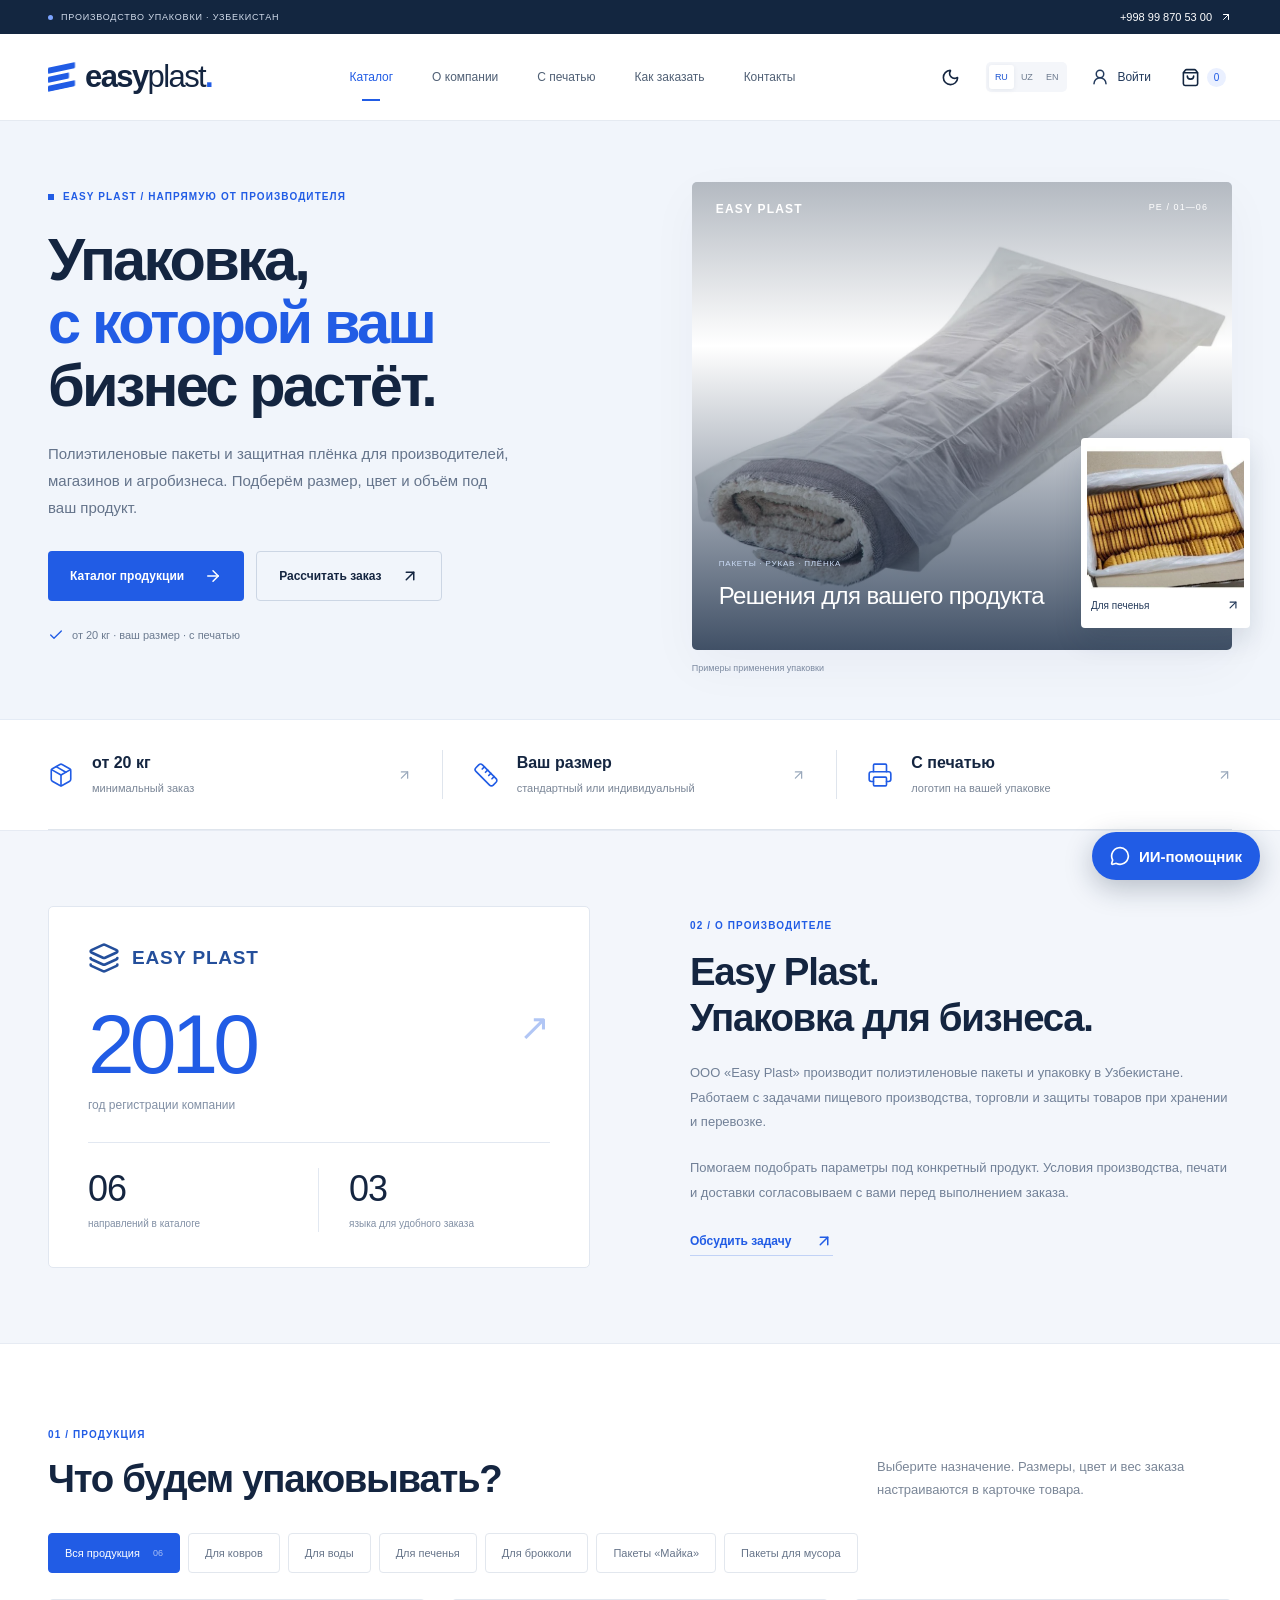
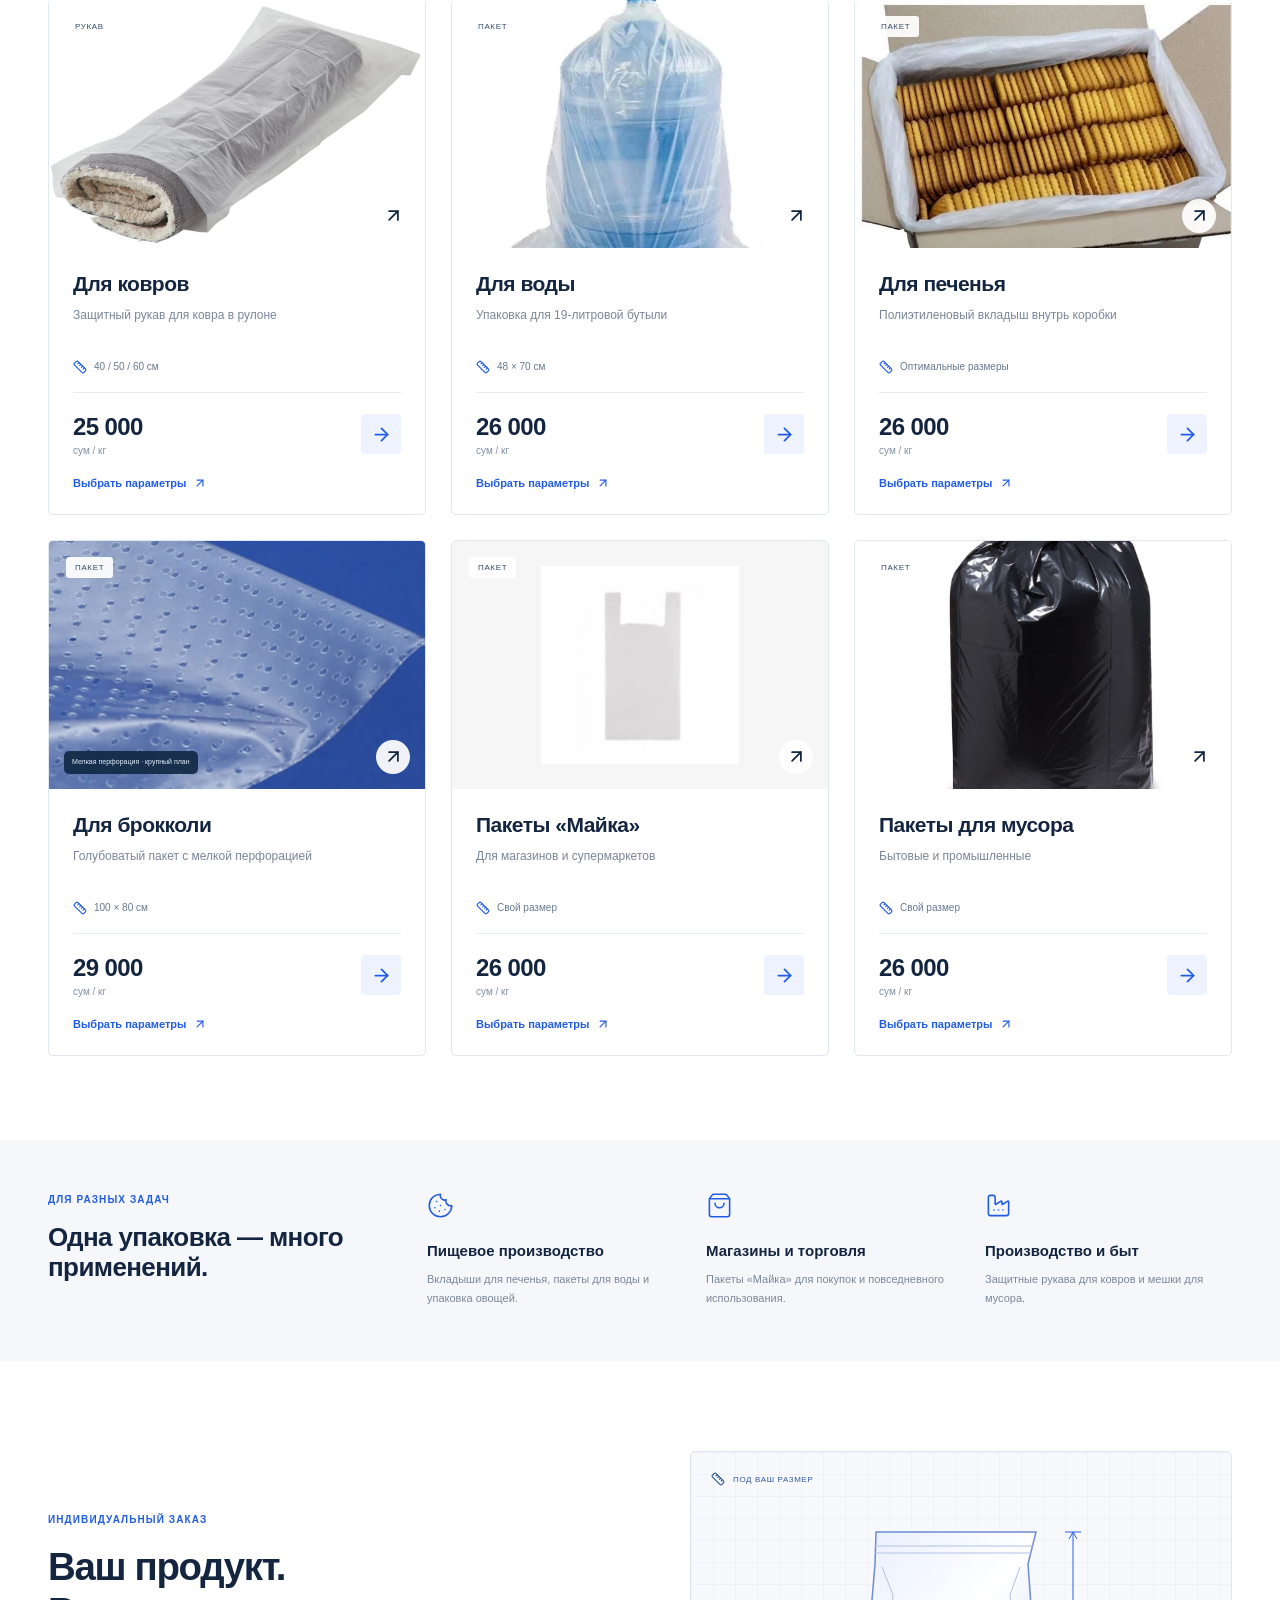
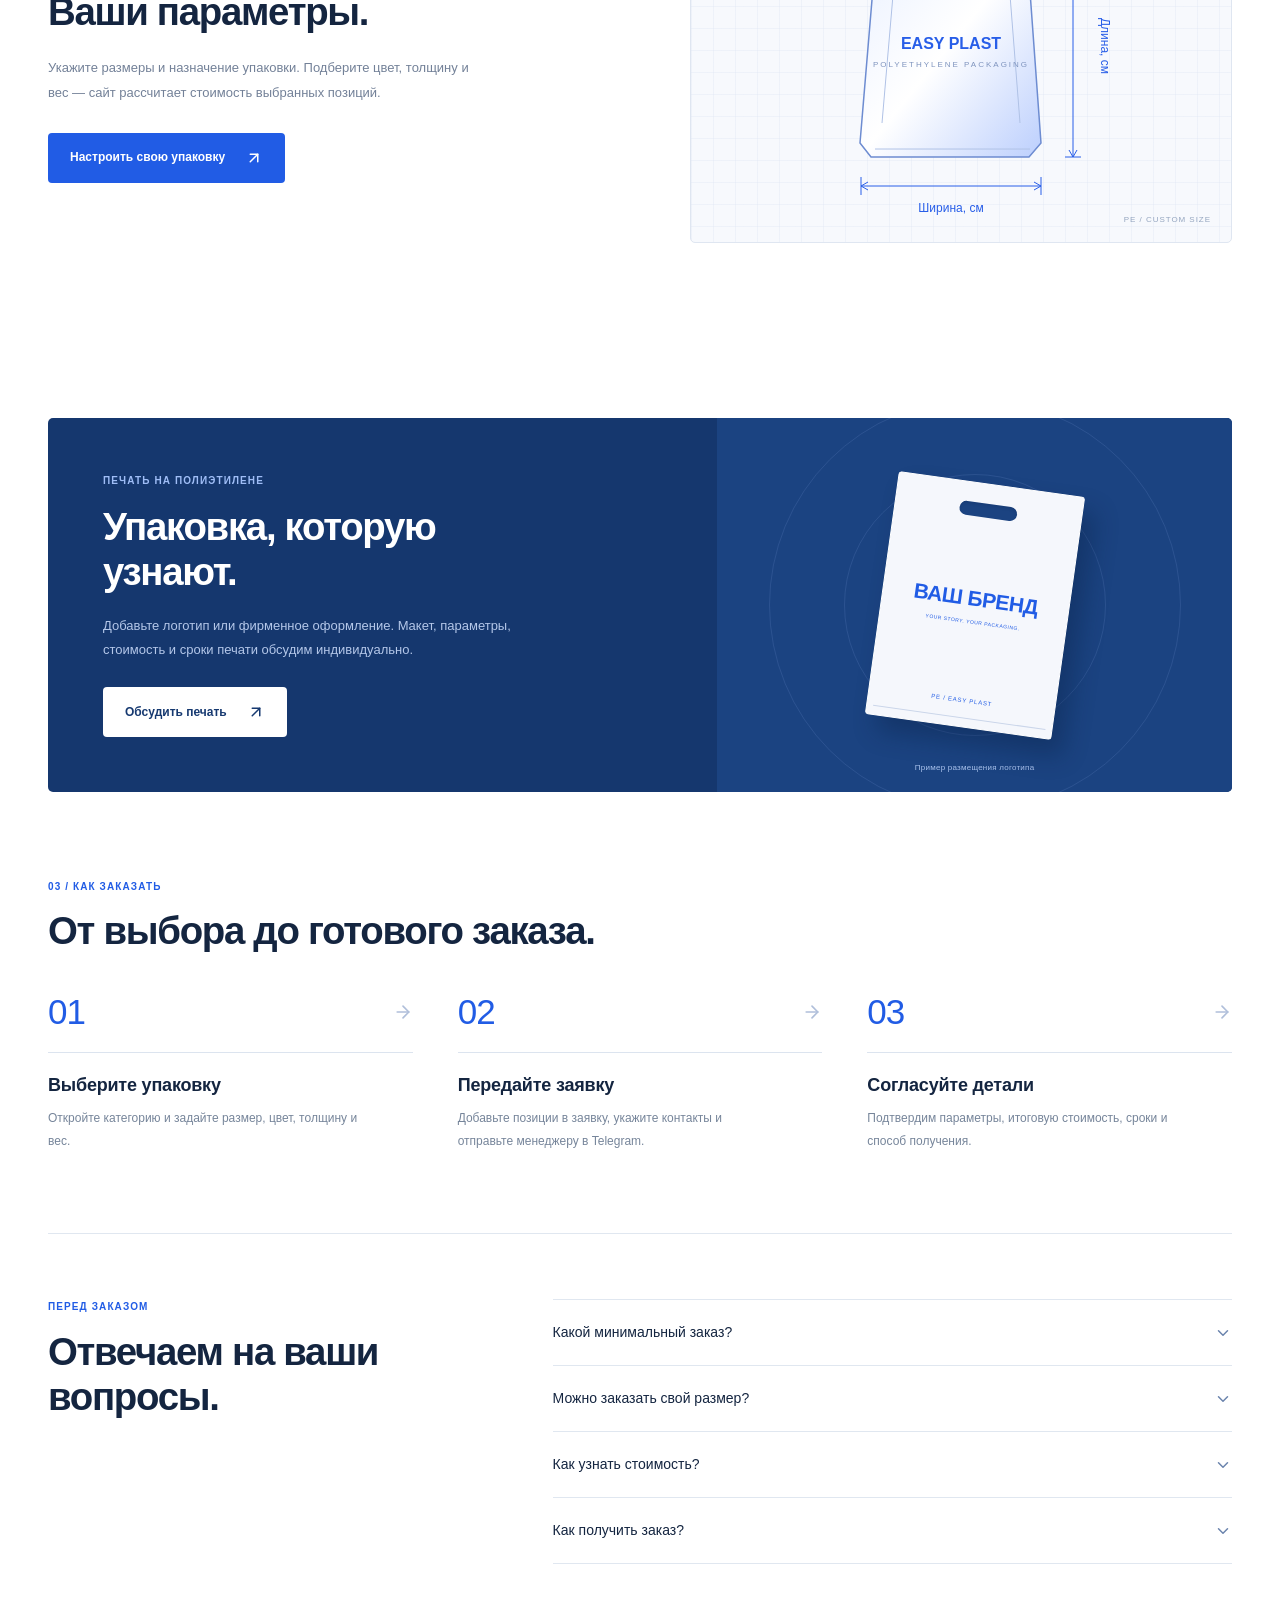
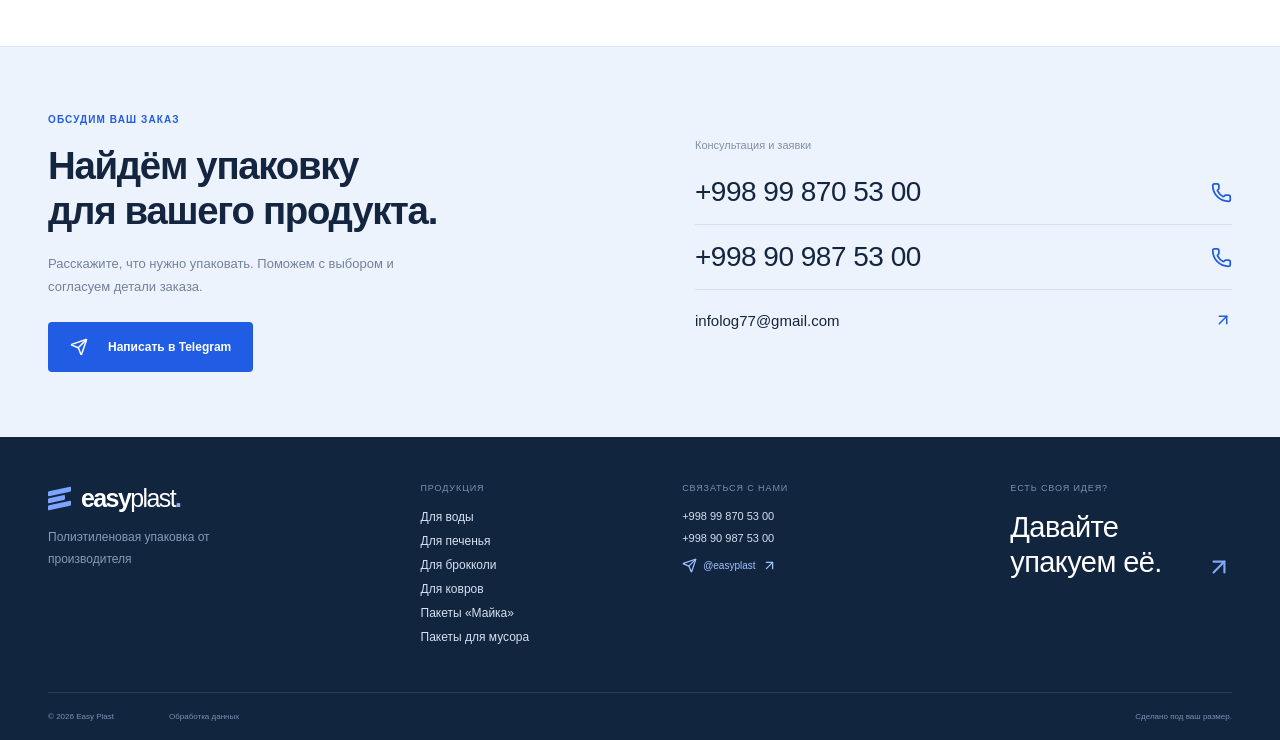
==== commit 9d9d4674: "Move company section up and add theme and AI assistant" ====
--- a/index.html
+++ b/index.html
@@ -1,6 +1,6 @@
-<!doctype html>
-<html lang="ru"><head><meta charset="UTF-8"><meta name="viewport" content="width=device-width, initial-scale=1"><title>Easy Plast — упаковка под ваш размер</title><meta name="description" content="Полиэтиленовая упаковка для воды, печенья, брокколи, ковров, магазинов и мусора. Заказ от 20 кг."><link rel="icon" href="./favicon.svg">  <script type="module" crossorigin src="./assets/index-BLtNU4ub.js"></script>
+<!doctype html>
+<html lang="ru"><head><meta charset="UTF-8"><meta name="viewport" content="width=device-width, initial-scale=1"><title>Easy Plast — упаковка под ваш размер</title><meta name="description" content="Полиэтиленовая упаковка для воды, печенья, брокколи, ковров, магазинов и мусора. Заказ от 20 кг."><link rel="icon" href="./favicon.svg">  <script type="module" crossorigin src="./assets/index-5l4GQOId.js"></script>
   <link rel="modulepreload" crossorigin href="./assets/details-Cwh51igM.js">
   <link rel="stylesheet" crossorigin href="./assets/details-DY2urR7C.css">
-  <link rel="stylesheet" crossorigin href="./assets/index-BUQcKMh1.css">
-</head><body><div id="root"></div><script src="./config.js"></script></body></html>
+  <link rel="stylesheet" crossorigin href="./assets/index-KTcYPu9P.css">
+</head><body><div id="root"></div><script src="./config.js"></script></body></html>
--- a/assets/index-KTcYPu9P.css
+++ b/assets/index-KTcYPu9P.css
@@ -0,0 +1 @@
+:root{--lightningcss-light:initial;--lightningcss-dark: ;color-scheme:light;--paper:#fff;--ink:#142540;--muted:#66758a;--blue:#215ce5;--line:#dfe5ed;--soft:#f3f6fb}body{color:var(--ink);background:#fff;font-family:Arial,Helvetica,sans-serif}.shell{width:calc(100% - 96px);max-width:1280px}button,a{-webkit-tap-highlight-color:transparent}button:focus-visible,a:focus-visible,summary:focus-visible{outline-offset:4px;outline:3px solid #6393ff}.topline{color:#d2dceb;letter-spacing:.09em;background:#132640;height:34px;font-size:9px}.topline .live-dot{background:#7ca4ff}.topline a{letter-spacing:0;color:#fff;font-size:11px}.site-header{-webkit-backdrop-filter:blur(16px);backdrop-filter:blur(16px);background:#fffffff5;border-color:#e5eaf1}.header-inner{gap:26px;height:86px}.brand{color:#142540;letter-spacing:-1.6px;font-size:31px}.brand-icon i{background:#215ce5}.brand-dot{color:#215ce5}.main-nav{gap:27px}.main-nav button{color:#506075;height:86px;font-size:12px;font-weight:500}.main-nav .active,.main-nav button:hover{color:#215ce5}.main-nav .active:after{border-radius:0;width:18px;height:2px;bottom:19px}.header-actions{gap:18px}.account-button{color:#233a5c}.language-switch{background:#f4f6fa;border:0;border-radius:5px;padding:3px}.language-switch>button{color:#6c7a8e;padding:7px 6px;font-size:9px}.language-switch>button[aria-pressed=true]{color:#1f56d3;background:#fff;box-shadow:0 1px 5px #13264012}.language-switch>button:hover{color:#1f56d3}.cart-count{color:#215ce5;background:#eaf0ff}.cart-button{color:#132640}.button{min-height:50px;box-shadow:none;border-radius:4px;gap:20px;padding:14px 22px;font-size:12px;font-weight:600}.button.blue{color:#fff;box-shadow:none;background:#215ce5}.button.blue:hover{background:#164bc6}.button.outline{color:#142540;background:0 0;border:1px solid #ccd6e4}.button.outline:hover{background:#edf3fd}.button.white{color:#163970;background:#fff}.text-link{color:#215ce5}.button.ghost:hover{background:#edf3fd}.manufacturer-home{overflow:clip}.mp-eyebrow{letter-spacing:.11em;color:#215ce5;align-items:center;gap:9px;font-size:10px;font-weight:700;line-height:1.6;display:flex}.mp-eyebrow>span{background:#215ce5;width:6px;height:6px}.mp-hero{background:#f1f5fb;border-bottom:1px solid #e4ebf5;position:relative}.mp-hero-layout{grid-template-columns:1.05fr 1fr;align-items:center;gap:60px;padding-top:56px;padding-bottom:64px;display:grid}.mp-hero-copy{padding:12px 0}.mp-hero h1{letter-spacing:-2.8px;margin:23px 0;font-size:clamp(44px,4.65vw,67px);font-weight:650;line-height:1.06}.mp-hero h1>span{color:#215ce5}.mp-hero-copy>p{color:#65748b;max-width:470px;font-size:15px;line-height:1.8}.mp-hero-buttons{flex-wrap:wrap;gap:12px;margin-top:30px;display:flex}.mp-hero-proof{color:#6c7b90;align-items:center;gap:8px;margin-top:26px;font-size:11px;display:flex}.mp-hero-proof>svg{color:#215ce5;flex-shrink:0}.mp-hero-visual{isolation:isolate;background:#dbe6f6;border-radius:5px;height:468px;margin-left:8px;position:relative;box-shadow:0 16px 50px #1326400a}.mp-visual-top{z-index:2;letter-spacing:.12em;color:#fff;justify-content:space-between;font-size:9px;display:flex;position:absolute;top:20px;left:24px;right:24px}.mp-visual-top>span:first-child{letter-spacing:.1em;font-size:12px;font-weight:700}.mp-hero-photo{border-radius:5px;position:absolute;inset:0;overflow:hidden}.mp-hero-photo:after{content:"";background:linear-gradient(#0e213a50,#0000 35%,#0d213dc9);position:absolute;inset:0}.mp-hero-photo>.product-photo{width:100%;height:100%}.mp-hero-photo .product-photo>img{object-fit:cover;width:100%;height:100%;padding:0;transform:none}.mp-visual-title{color:#fff;position:absolute;bottom:39px;left:27px;right:185px}.mp-visual-title>span{letter-spacing:.1em;color:#cbdcf7;margin-bottom:13px;font-size:8px;display:block}.mp-visual-title>strong{letter-spacing:-.6px;font-size:24px;font-weight:500;line-height:1.25;display:block}.mp-mini-photo{background:#fff;border:6px solid #fff;border-radius:4px;width:169px;height:190px;position:absolute;bottom:22px;right:-18px;overflow:hidden;box-shadow:0 12px 28px #13264021}.mp-mini-photo>.product-photo{width:100%;height:145px}.mp-mini-photo .product-photo>img{object-fit:cover;width:100%;height:100%;padding:0}.mp-mini-photo>span:last-child{color:#243a5a;justify-content:space-between;align-items:center;padding:9px 4px;font-size:10px;display:flex}.mp-visual-note{color:#7c8aa0;font-size:9px;position:absolute;bottom:-23px;left:0}.mp-benefits{border-bottom:1px solid var(--line);grid-template-columns:repeat(3,minmax(0,1fr));padding-top:30px;padding-bottom:30px;display:grid}.mp-benefits>div{border-right:1px solid var(--line);align-items:center;gap:18px;padding:4px 30px;display:flex}.mp-benefits>div:first-child{padding-left:0}.mp-benefits>div:last-child{border:0;padding-right:0}.mp-benefits>div>svg{color:#215ce5;flex-shrink:0}.mp-benefits strong{margin-bottom:6px;font-size:16px;font-weight:600;display:block}.mp-benefits span{color:#7a8697;font-size:11px}.mp-benefits .mp-benefit-arrow{color:#9aa9bc;width:15px;margin-left:auto}.mp-catalog{padding-top:83px;padding-bottom:84px;scroll-margin-top:20px}.mp-section-heading{justify-content:space-between;align-items:flex-end;gap:36px;margin-bottom:31px;display:flex}.manufacturer-home h2{letter-spacing:-1.3px;font-size:clamp(28px,3vw,40px);font-weight:600;line-height:1.18}.mp-section-heading h2{margin-top:13px}.mp-section-heading>p{color:#7a8697;max-width:355px;font-size:13px;line-height:1.8}.mp-filters{flex-wrap:wrap;align-items:center;gap:8px;margin-bottom:26px;display:flex}.mp-filters>button{color:#67758a;border:1px solid #e2e7ee;border-radius:4px;align-items:center;gap:13px;min-height:40px;padding:11px 16px;font-size:11px;display:flex}.mp-filters>button[aria-pressed=true]{color:#fff;background:#215ce5;border-color:#215ce5}.mp-filters>button>span{opacity:.6;font-size:9px}.mp-filters>button:hover{border-color:#215ce5}.mp-product-grid{grid-template-columns:repeat(3,minmax(0,1fr));gap:25px;display:grid}.mp-product-card{background:#fff;border:1px solid #e1e7ef;border-radius:5px;transition:box-shadow .2s,transform .2s;overflow:hidden}.mp-product-card:hover{transform:translateY(-3px);box-shadow:0 12px 30px #1838640f}.mp-product-image{background:#edf2f8;width:100%;height:248px;padding:0;display:block;position:relative;overflow:hidden}.mp-product-image>.product-photo{width:100%;height:100%;display:block}.mp-product-image .product-photo>img{object-fit:cover;object-position:center;width:100%;height:100%;padding:0;transition:transform .35s}.mp-product-image:hover .product-photo>img{transform:scale(1.04)}.mp-product-image .product-photo--custom>img,.mp-product-image .product-photo--tshirt>img{object-fit:contain;padding:25px}.mp-product-label{color:#334a68;letter-spacing:.08em;background:#ffffffed;border-radius:3px;padding:6px 9px;font-size:8px;position:absolute;top:16px;left:17px}.mp-product-open{color:#142540;background:#ffffffed;border-radius:50%;place-items:center;width:34px;height:34px;display:grid;position:absolute;bottom:15px;right:15px}.mp-product-body{padding:24px}.mp-product-body h3{letter-spacing:-.5px;font-size:21px;font-weight:600}.mp-product-body>p{color:#7a8697;min-height:40px;margin-top:9px;font-size:12px;line-height:1.7}.mp-product-spec{color:#667991;border-bottom:1px solid #e7ecf3;align-items:center;gap:7px;min-height:32px;margin-top:15px;padding-bottom:18px;font-size:10px;display:flex}.mp-product-spec>svg{color:#215ce5;flex-shrink:0}.mp-product-bottom{justify-content:space-between;align-items:center;padding-top:20px;display:flex}.mp-product-bottom strong{letter-spacing:-.6px;font-size:24px;font-weight:600}.mp-product-bottom span{color:#8190a3;margin-top:4px;font-size:10px;display:block}.mp-product-bottom button{color:#215ce5;background:#eef3ff;border-radius:4px;place-items:center;width:40px;height:40px;display:grid}.mp-product-bottom button:hover{color:#fff;background:#215ce5}.mp-product-link{color:#215ce5;align-items:center;gap:7px;margin-top:20px;padding:0;font-size:11px;font-weight:600;display:flex}.mp-product-image .product-photo-caption{max-width:calc(100% - 78px);font-size:7px;bottom:15px;left:15px}.mp-industries{background:#f5f7fa;padding:52px 0}.mp-industries>.shell{grid-template-columns:.78fr 2fr;gap:65px;display:grid}.mp-industry-intro h2{letter-spacing:-.6px;margin-top:14px;font-size:26px}.mp-industry-grid{grid-template-columns:repeat(3,minmax(0,1fr));gap:32px;display:grid}.mp-industry-grid>div>svg{color:#215ce5;margin-bottom:18px}.mp-industry-grid h3{margin-bottom:9px;font-size:15px;line-height:1.4}.mp-industry-grid p{color:#7b889b;font-size:11px;line-height:1.8}.mp-custom{grid-template-columns:1fr 1fr;align-items:center;gap:100px;padding-top:90px;padding-bottom:90px;display:grid}.mp-custom h2{white-space:pre-line;margin-top:16px}.mp-custom p{color:#738198;max-width:440px;margin:22px 0 27px;font-size:13px;line-height:1.9}.mp-measurement{background-color:#f7f9fd;background-image:linear-gradient(#e5ebf680 1px,#0000 1px),linear-gradient(90deg,#e5ebf680 1px,#0000 1px);background-size:22px 22px;border:1px solid #dfe6f1;border-radius:5px;justify-content:center;align-items:center;min-height:383px;padding:25px 35px;display:flex;position:relative}.mp-measurement>svg{width:100%;max-height:340px}.mp-measurement-tag{color:#325a9c;letter-spacing:.08em;align-items:center;gap:8px;font-size:8px;display:flex;position:absolute;top:20px;left:20px}.mp-measurement>span:last-child{letter-spacing:.12em;color:#94a5bf;font-size:8px;position:absolute;bottom:18px;right:20px}.mp-about{background:#f3f6fb;border-top:1px solid #e6ebf3;border-bottom:1px solid #e6ebf3;padding:75px 0}.mp-about-layout{grid-template-columns:1fr 1fr;align-items:center;gap:100px;display:grid}.mp-about-stats{background:#fff;border:1px solid #e1e7f0;border-radius:5px;padding:35px 39px}.mp-about-wordmark{letter-spacing:.04em;color:#244f9b;align-items:center;gap:12px;font-size:19px;font-weight:700;display:flex}.mp-big-stat{border-bottom:1px solid #e2e8f1;padding:28px 0 30px}.mp-big-stat>strong{letter-spacing:-5px;color:#215ce5;font-size:84px;font-weight:500;line-height:1;display:block}.mp-big-stat>strong>span{vertical-align:top;float:right;letter-spacing:0;color:#b1c6f5;padding-top:7px;font-size:37px}.mp-big-stat>span{color:#8290a5;margin-top:12px;font-size:12px;display:block}.mp-small-stats{grid-template-columns:1fr 1fr;padding-top:25px;display:grid}.mp-small-stats>div:first-child{border-right:1px solid #e2e8f1;padding-right:20px}.mp-small-stats>div:last-child{padding-left:30px}.mp-small-stats strong{letter-spacing:-1px;font-size:36px;font-weight:500;display:block}.mp-small-stats span{color:#8290a5;margin-top:6px;font-size:10px;line-height:1.6;display:block}.mp-about-copy h2{white-space:pre-line;margin-top:15px}.mp-about-copy p{color:#718097;margin-top:21px;font-size:13px;line-height:1.9}.mp-inline-link{color:#215ce5;border-bottom:1px solid #c1d2f6;align-items:center;gap:24px;margin-top:27px;padding-bottom:5px;font-size:12px;font-weight:600;display:inline-flex}.mp-print{color:#fff;background:#15376e;border-radius:5px;grid-template-columns:1.3fr 1fr;min-height:365px;margin-top:85px;display:grid;overflow:hidden}.mp-print-copy{padding:55px}.mp-print .mp-eyebrow{color:#9fbdf6}.mp-print h2{max-width:400px;margin-top:15px}.mp-print p{color:#b4c7e9;max-width:430px;margin:19px 0 24px;font-size:13px;line-height:1.9}.mp-print-visual{background:#1b4381;justify-content:center;align-items:center;display:flex;position:relative;overflow:hidden}.mp-print-visual:before,.mp-print-visual:after{content:"";border:1px solid #92b2ef24;border-radius:50%;width:260px;height:260px;position:absolute}.mp-print-visual:after{width:410px;height:410px}.mp-sample-bag{z-index:1;color:#215ce5;background:#f5f7fc;border:1px solid #fff;border-radius:3px;flex-direction:column;justify-content:center;align-items:center;width:188px;height:245px;display:flex;position:relative;transform:rotate(8deg);box-shadow:13px 15px 25px #061a3c55}.mp-sample-bag:after{content:"";border-top:1px solid #cbd6ea;position:absolute;bottom:8px;left:6px;right:6px}.mp-handle{background:#1b4381;border-radius:8px;width:58px;height:14px;position:absolute;top:19px;left:50%;transform:translate(-50%);box-shadow:inset 0 2px 3px #061a3c22}.mp-sample-bag>strong{letter-spacing:-.5px;text-align:center;max-width:150px;font-size:21px;font-weight:750}.mp-sample-bag>span:not(.mp-handle){letter-spacing:.1em;margin-top:8px;font-size:5px}.mp-sample-bag>i{letter-spacing:.13em;font-size:6px;font-style:normal;position:absolute;bottom:23px}.mp-sample-caption{color:#a9c2ec;letter-spacing:.03em;font-size:8px;position:absolute;bottom:20px}.mp-process{padding-top:87px;padding-bottom:80px}.mp-steps{grid-template-columns:repeat(3,minmax(0,1fr));gap:45px;margin-top:39px;display:grid}.mp-step-number{letter-spacing:-1px;color:#215ce5;border-bottom:1px solid #dce4ef;justify-content:space-between;align-items:center;padding-bottom:20px;font-size:35px;font-weight:400;display:flex}.mp-step-number>svg{color:#b0bfda}.mp-steps h3{letter-spacing:-.2px;margin:22px 0 11px;font-size:18px}.mp-steps p{color:#76859a;max-width:320px;font-size:12px;line-height:1.9}.mp-faq{border-top:1px solid #e0e7f0;grid-template-columns:1fr 1.6fr;gap:80px;padding-top:65px;padding-bottom:82px;display:grid}.mp-faq h2{max-width:340px;margin-top:14px}.mp-faq-list details{border-bottom:1px solid #e0e7f0}.mp-faq-list details:first-child{border-top:1px solid #e0e7f0}.mp-faq-list summary{cursor:pointer;justify-content:space-between;align-items:center;gap:24px;padding:22px 0;font-size:14px;font-weight:500;line-height:1.5;list-style:none;display:flex}.mp-faq-list summary::-webkit-details-marker{display:none}.mp-faq-list summary>svg{color:#6b84ad;flex-shrink:0;transition:transform .2s}.mp-faq-list details[open] summary>svg{transform:rotate(180deg)}.mp-faq-list details p{color:#718097;padding:0 40px 22px 0;font-size:12px;line-height:1.9}.mp-contact{background:#edf3fc;border-top:1px solid #dce7f6;padding:65px 0}.mp-contact-layout{grid-template-columns:1fr 1fr;align-items:center;gap:110px;display:grid}.mp-contact h2{white-space:pre-line;margin-top:15px}.mp-contact p{color:#72829a;max-width:410px;margin:18px 0 24px;font-size:13px;line-height:1.8}.mp-contact-details>span{color:#7f90a8;padding-bottom:9px;font-size:11px;display:block}.mp-contact-details>a{letter-spacing:-.5px;border-bottom:1px solid #d5e0f1;justify-content:space-between;align-items:center;gap:25px;padding:16px 0;font-size:28px;font-weight:500;display:flex}.mp-contact-details>a>svg{color:#215ce5;flex-shrink:0}.mp-contact-details>a.mp-email{letter-spacing:0;border:0;margin-top:5px;font-size:15px}.site-footer{color:#fff;background:#11253f;border:0}.site-footer .brand{color:#fff}.site-footer .brand-dot{color:#8dacf3}.site-footer .brand-icon i{background:#7da4ff}.footer-top{gap:40px}.footer-top p{color:#859bb9;max-width:220px;font-size:12px;line-height:1.8}.footer-top>div>span{color:#7890b0;letter-spacing:.1em;font-size:9px}.footer-catalog>button,.footer-contact>a{color:#d5e0f0}.footer-catalog>button{font-size:12px}.footer-contact .telegram-link{color:#a2c0ff}.footer-bottom{color:#7a91b0;border-color:#2b3d56}.footer-create{font-size:29px;line-height:1.2}.footer-create>svg{color:#82a7f5}.page-heading h1{letter-spacing:-1.8px}.page-heading>p,.breadcrumb,.breadcrumb button{color:#73829a}.muted{color:#7d8ca2}.form-section-title>span,.form-section-title>small,.preview-disclaimer,.preview-label{color:#7588a4}.config-categories>button,.thickness-presets>button{color:#526887;border-color:#d5deeb}.config-categories>button.selected,.thickness-presets>button.selected{color:#215ce5;background:#edf3ff;border-color:#7195ec}.size-selector,.dimension-inputs,.product-detail-note,.location-picker{background:#f5f8fd;border-color:#d7e2f2}.size-selector-heading,.dimension-input-heading,.product-detail-note b,.location-picker-title{color:#345b95}.size-choice-buttons>button{color:#4a6387;background:#fff;border-color:#ccdaed}.size-choice-buttons>button[aria-pressed=true]{color:#215ce5;background:#e3edff;border-color:#7b9fe9}.size-selector>p,.dimension-inputs>.field-hint,.product-detail-note p,.preview-disclaimer,.location-picker .field-hint,.location-picker label{color:#7184a0}.size-choice-buttons>.own-size{color:#215ce5;border-color:#a7bee8}.preview-specifications{background:#f2f6fc;border-color:#d8e3f2}.preview-specifications dt,.preview-specifications dd{color:#435f86}.preview-disclaimer{line-height:1.8}.config-cost>span,.quantity-field>p,.field-hint,.thickness-presets>span{color:#7184a0}.config-cost>b{color:#142540}label{color:#526887}input:not([type=color]),textarea,.location-picker input{color:#142540;background:#fff;border-color:#ccd8e9}input::placeholder,textarea::placeholder{color:#94a1b6}.input-unit>span{color:#8c9bb1}.empty-state{background:#f4f7fc}.empty-state>svg{color:#6188ce}.empty-state p,.fineprint{color:#788ba8}.order-summary{background:#f4f7fc;border-color:#dbe4f0}.summary-line{color:#7184a0}.summary-line b,.summary-price>b{color:#142540}.summary-price{border-color:#d8e2ef}.summary-price>span,.summary-price>p,.checkout-items span{color:#7184a0}.checkout-items{border-color:#d8e2ef}.checkout-items strong>small{color:#355b97}.cart-line-cost,.item-color{color:#7184a0}.cart-line-cost>b{color:#294e8b}.cart-item-info>p,.small-quantity>span{color:#788ca8}.purpose-text{color:#607a9f!important}.delivery-methods>button{border-color:#cddced}.delivery-methods>button>span,.delivery-methods>button>svg{color:#758ba9}.delivery-methods>button.selected{background:#eef4ff;border-color:#6991e7}.delivery-methods>button.selected>svg{color:#215ce5}.google-map{background:#f2f6fc;border-color:#d7e2f1}.google-map>a{color:#215ce5;background:#fff}.contact-card{background:#f2f6fc;border-color:#dce5f2}.contact-card>svg,.contact-card>span,.contact-card>p,.contact-bottom p{color:#6883a9}.primary-contact{color:#fff;background:#215ce5}.primary-contact>svg,.primary-contact>span,.primary-contact>p{color:#d6e4ff}.printing-panel{background:#f2f6fc;border-color:#d7e2f2}.printing-panel p{color:#7286a5}.auth-dialog{color:#142540;background:#fff;border-color:#d7e2f2}.auth-content>p,.auth-unavailable p{color:#7387a5}.auth-unavailable{background:#f1f5fc}.auth-unavailable p b{color:#345887}.auth-symbol{color:#215ce5;background:#edf3ff}.toast{color:#fff;background:#15376e;border-color:#2d5795}.saved-order{background:#f6f8fc}.saved-order-item,.saved-order-bottom{border-color:#dce5f2}.saved-order-top>div>span,.saved-order-item>span,.saved-order-bottom>p,.account-profile span{color:#6e83a2}.saved-line-cost{color:#31578d}.avatar{color:#215ce5;background:#e5edfc}.map-empty{color:#7184a0}.form-error,.minimum-order-note{color:#9c3b25;background:#fff2e9;border-color:#efcdbb}@media (width>=1440px){.mp-hero-layout{padding-top:65px;padding-bottom:70px}.mp-hero-visual{height:500px}}@media (width<=1150px){.shell{width:calc(100% - 64px)}.main-nav{gap:18px}.header-actions{gap:12px}.brand{font-size:27px}.mp-hero-layout{gap:35px}.mp-hero h1{font-size:52px}.mp-hero-visual{height:440px}.mp-hero-buttons .button{gap:12px;padding:13px 17px;font-size:11px}.mp-benefits>div{padding-left:22px;padding-right:22px}.mp-benefits strong{font-size:15px}.mp-industries>.shell{grid-template-columns:1fr 2.2fr;gap:40px}.mp-industry-grid{gap:22px}.mp-custom,.mp-about-layout{gap:60px}.mp-product-body{padding:21px}.mp-product-image{height:220px}.mp-print-copy{padding:42px}.mp-contact-layout{gap:70px}}@media (width<=1000px){.main-nav{background:#fff;display:none;top:76px;box-shadow:0 12px 24px #14254012}.main-nav.is-open{display:grid}.main-nav button{color:#4c607e;height:44px;font-size:13px}.main-nav .active:after{width:4px;height:4px}.mobile-menu-button{color:#142540;display:flex}.header-inner{height:76px}.mp-hero h1{letter-spacing:-2px;font-size:46px}.mp-hero-copy>p{font-size:13px}.mp-hero-layout{gap:28px;padding-top:38px;padding-bottom:52px}.mp-hero-visual{height:415px}.mp-visual-title>strong{font-size:20px}.mp-mini-photo{width:140px;height:162px;right:-9px}.mp-mini-photo>.product-photo{height:119px}.mp-visual-title{left:21px;right:145px}.mp-benefits{padding-top:26px;padding-bottom:26px}.mp-benefits>div{gap:11px;padding:0 17px}.mp-benefits span{font-size:10px}.mp-benefits .mp-benefit-arrow{display:none}.mp-product-image{height:196px}.mp-product-body{padding:18px}.mp-product-body h3{font-size:18px}.mp-product-bottom strong{font-size:22px}.mp-catalog{padding-top:65px;padding-bottom:65px}.mp-industries>.shell{display:block}.mp-industry-intro{justify-content:space-between;align-items:center;gap:40px;margin-bottom:30px;display:flex}.mp-industry-intro h2{max-width:330px;margin-top:0}.mp-custom{gap:45px;padding-top:65px;padding-bottom:65px}.mp-about-layout{gap:45px}.mp-about-stats{padding:28px}.mp-big-stat>strong{font-size:73px}.mp-print{margin-top:65px}.mp-print-copy{padding:35px}.mp-print h2{font-size:32px}.mp-contact-details>a{font-size:24px}.mp-faq{gap:45px}.footer-top{gap:27px}}@media (width<=760px){.shell{width:calc(100% - 40px)}.mp-hero-layout{grid-template-columns:1fr;gap:32px;padding-top:30px;padding-bottom:46px}.mp-hero h1{letter-spacing:-2.5px;font-size:56px}.mp-hero-copy>p{max-width:530px;font-size:14px}.mp-hero-visual{width:calc(100% - 10px);max-width:none;height:365px;margin:0}.mp-hero-photo .product-photo>img{object-position:center 55%}.mp-hero-buttons{margin-top:24px}.mp-hero-buttons .button{font-size:12px}.mp-hero-proof{margin-top:20px}.mp-visual-title>strong{max-width:250px;font-size:26px}.mp-mini-photo{width:158px;height:178px;bottom:22px;right:-10px}.mp-mini-photo>.product-photo{height:135px}.mp-visual-title{right:175px}.mp-benefits{gap:15px;padding:23px 0}.mp-benefits>div{align-items:flex-start;padding:0 10px;display:block}.mp-benefits>div>svg{width:23px;height:23px;margin-bottom:12px}.mp-benefits strong{font-size:13px;line-height:1.35}.mp-benefits span{font-size:9px;line-height:1.6;display:block}.mp-catalog{padding-top:54px;padding-bottom:55px}.mp-section-heading{margin-bottom:24px;display:block}.mp-section-heading>p{max-width:440px;margin-top:15px;font-size:12px}.mp-product-grid{grid-template-columns:repeat(2,minmax(0,1fr));gap:16px}.mp-product-image{height:210px}.mp-product-body{padding:20px}.mp-product-body h3{font-size:18px}.mp-product-body>p{min-height:38px;font-size:11px}.mp-filters{gap:7px}.mp-filters>button{padding:9px 12px;font-size:10px}.mp-industry-intro{display:block}.mp-industry-intro h2{max-width:none;margin-top:13px}.mp-industries{padding:37px 0}.mp-industry-grid{gap:20px}.mp-industry-grid h3{font-size:13px}.mp-industry-grid p{font-size:10px}.mp-custom,.mp-about-layout{grid-template-columns:1fr;gap:34px}.mp-custom{padding-top:56px;padding-bottom:56px}.mp-custom p{max-width:540px}.mp-measurement{min-height:330px}.mp-measurement>svg{max-width:400px;height:300px}.mp-about{padding:50px 0}.mp-about-stats{order:2}.mp-big-stat>strong{font-size:80px}.mp-print{grid-template-columns:1.2fr 1fr}.mp-print-copy{padding:29px}.mp-print h2{font-size:29px}.mp-print p{font-size:12px}.mp-print-visual{min-height:350px}.mp-sample-bag{width:145px;height:211px}.mp-sample-bag>strong{max-width:125px;font-size:17px}.mp-sample-caption{font-size:7px}.mp-process{padding-top:60px;padding-bottom:55px}.mp-steps{gap:25px;margin-top:29px}.mp-steps h3{font-size:16px}.mp-steps p{font-size:11px}.mp-step-number{font-size:30px}.mp-faq{grid-template-columns:1fr;gap:26px;padding-top:42px;padding-bottom:48px}.mp-faq h2{max-width:none}.mp-faq-list summary{padding:20px 0;font-size:13px}.mp-contact{padding:48px 0}.mp-contact-layout{grid-template-columns:1fr;gap:33px}.mp-contact-details>a{font-size:26px}.mp-contact-details{max-width:500px}.mp-contact-layout p{max-width:520px}.site-footer .footer-top{gap:30px}.footer-create{font-size:26px}}@media (width<=500px){.topline{letter-spacing:.025em;height:30px;font-size:7px}.topline .shell>span{gap:6px;max-width:225px;line-height:1.5}.topline a{white-space:nowrap;gap:3px;font-size:8px}.topline a>svg{display:none}.header-inner{gap:10px;height:69px}.brand{gap:7px;font-size:26px}.brand-icon{width:22px}.brand-icon i{height:5px}.brand-icon i:nth-child(2){width:17px}.header-actions{gap:10px}.language-switch>button{padding:6px 4px;font-size:8px}.account-button>span{display:none}.account-button>svg{width:17px;height:17px}.cart-button{gap:4px}.cart-button>svg{width:17px;height:17px}.cart-count{width:16px;height:16px;font-size:8px}.mobile-menu-button>svg{width:20px;height:20px}.main-nav{top:69px}.mp-eyebrow{letter-spacing:.08em;font-size:8px}.mp-hero h1{letter-spacing:-1.8px;margin:19px 0;font-size:44px}.mp-hero-copy>p{font-size:13px;line-height:1.8}.mp-hero-buttons{gap:10px}.mp-hero-buttons .button{gap:11px;min-height:47px;padding:13px 14px;font-size:11px}.mp-hero-proof{gap:6px;font-size:9px}.mp-hero-visual{height:295px}.mp-visual-top{top:17px;left:19px;right:19px}.mp-visual-top>span:first-child{font-size:10px}.mp-visual-top>span:last-child{font-size:8px}.mp-visual-title{bottom:30px;left:19px;right:141px}.mp-visual-title>strong{font-size:22px}.mp-visual-title>span{margin-bottom:10px;font-size:6px;line-height:1.6}.mp-mini-photo{border-width:5px;width:130px;height:150px;bottom:16px;right:-10px}.mp-mini-photo>.product-photo{height:110px}.mp-mini-photo>span:last-child{padding:7px 3px;font-size:8px}.mp-visual-note{font-size:8px}.mp-benefits{gap:9px}.mp-benefits>div{padding:0 9px}.mp-benefits strong{font-size:12px}.mp-benefits span{font-size:9px}.manufacturer-home h2{letter-spacing:-.8px;font-size:30px}.mp-product-grid{grid-template-columns:1fr;gap:22px}.mp-product-image{height:265px}.mp-product-body{padding:23px}.mp-product-body h3{font-size:23px}.mp-product-body>p{min-height:0;font-size:12px}.mp-product-spec{margin-top:18px;font-size:11px}.mp-product-bottom strong{font-size:26px}.mp-product-bottom span{font-size:11px}.mp-product-bottom button{width:43px;height:43px}.mp-product-link{font-size:12px}.mp-filters{flex-wrap:nowrap;margin-right:-20px;padding-bottom:7px;padding-right:20px;overflow:auto}.mp-filters>button{white-space:nowrap;flex-shrink:0;min-height:38px}.mp-section-heading>p{font-size:12px}.mp-industry-grid{grid-template-columns:1fr;gap:23px}.mp-industry-grid>div{padding-left:48px;position:relative}.mp-industry-grid>div>svg{position:absolute;top:1px;left:0}.mp-industry-grid h3{font-size:15px}.mp-industry-grid p{font-size:12px}.mp-industry-intro h2{font-size:27px}.mp-custom{gap:26px}.mp-custom p,.mp-about-copy p{font-size:12px}.mp-measurement{min-height:305px;padding:25px 8px}.mp-measurement>svg{height:280px}.mp-measurement-tag{font-size:7px;top:17px;left:16px}.mp-about-stats{padding:27px}.mp-about-wordmark{font-size:17px}.mp-big-stat>strong{font-size:78px}.mp-small-stats strong{font-size:32px}.mp-small-stats span{font-size:9px}.mp-print{grid-template-columns:1fr;margin-top:50px}.mp-print-copy{padding:31px 27px}.mp-print-visual{min-height:290px}.mp-sample-bag{width:165px;height:214px}.mp-sample-bag>strong{font-size:19px}.mp-print h2{font-size:30px}.mp-sample-caption{font-size:8px;bottom:14px}.mp-steps{grid-template-columns:1fr;gap:25px}.mp-step-number{padding-bottom:14px;font-size:29px}.mp-steps h3{margin-top:17px;font-size:19px}.mp-steps p{max-width:none;font-size:12px}.mp-faq-list summary{font-size:13px}.mp-contact-details>a{font-size:24px}.mp-contact h2{font-size:31px}.mp-contact p{font-size:12px}.footer-top{grid-template-columns:1fr 1fr}.footer-top>div:first-child{grid-column:1/-1}.footer-top p{max-width:260px}.footer-custom{grid-column:1/-1}.footer-create{font-size:29px}.footer-bottom{line-height:1.7}.page-heading h1{letter-spacing:-1px;font-size:35px}.page-heading>p{font-size:12px}input:not([type=color]),textarea{font-size:16px}.size-choice-buttons>button{min-height:38px}.site-footer .footer-top{padding-top:40px;padding-bottom:30px}}@media (width<=360px){.shell{width:calc(100% - 30px)}.brand{font-size:23px}.brand-icon{display:none}.header-actions{gap:8px}.mp-hero h1{font-size:40px}.mp-hero-buttons{grid-template-columns:1fr;display:grid}.mp-hero-buttons>.button{justify-content:space-between}.mp-visual-title>strong{font-size:19px}.mp-benefits strong{font-size:11px}}@media (prefers-reduced-motion:reduce){.mp-product-card,.mp-product-image .product-photo>img,.mp-faq-list summary>svg{transition:none}.mp-product-card:hover{transform:none}}.dimension-inputs.is-custom{background:#f0f5ff;border-color:#a2bbea}.dimension-inputs.is-custom .dimension-input-heading{color:#345b95}.thickness-presets>button small{color:#526d9b}.preview-specifications>div{border-color:#d8e3f2}.ep-theme-switch{color:inherit;cursor:pointer;background:0 0;border:0;justify-content:center;align-items:center;padding:8px;display:flex}.ep-assistant{z-index:100;justify-items:end;gap:10px;font-family:inherit;display:grid;position:fixed;bottom:20px;right:20px}.ep-chat-toggle{color:#fff;cursor:pointer;background:#215ce5;border:0;border-radius:28px;align-items:center;gap:9px;padding:14px 18px;font-weight:600;display:flex;box-shadow:0 8px 28px #14254045}.ep-chat{color:#142540;background:#fff;border:1px solid #d7e2f2;border-radius:16px;width:min(360px,100vw - 32px);overflow:hidden;box-shadow:0 12px 38px #14254040}.ep-chat header{color:#fff;background:#215ce5;justify-content:space-between;align-items:center;padding:15px;display:flex}.ep-chat header button,.ep-chat form button{color:inherit;cursor:pointer;background:0 0;border:0}.ep-chat-body{white-space:pre-wrap;min-height:100px;max-height:240px;padding:16px;font-size:14px;line-height:1.6;overflow:auto}.ep-chat-body p+p{margin-top:12px}.ep-chat small{color:#697992;padding:0 16px 10px;font-size:11px;display:block}.ep-chat form{border-top:1px solid #d7e2f2;padding:10px;display:flex}.ep-chat form input{flex:1;min-width:0;padding:10px;background:0 0!important;border:0!important}.ep-chat form button{color:#215ce5;padding:8px}.ep-chat form button:disabled{opacity:.45}html[data-theme=dark]{--lightningcss-light: ;--lightningcss-dark:initial;color-scheme:dark;background:#101b2b}html[data-theme=dark] body,html[data-theme=dark] .manufacturer-home,html[data-theme=dark] .site-header,html[data-theme=dark] .main-nav{color:#edf3ff;background:#101b2b}html[data-theme=dark] .mp-hero,html[data-theme=dark] .mp-industries,html[data-theme=dark] .mp-about,html[data-theme=dark] .mp-contact,html[data-theme=dark] .mp-product-card,html[data-theme=dark] .mp-measurement,html[data-theme=dark] .mp-about-stats,html[data-theme=dark] .config-preview,html[data-theme=dark] .size-selector,html[data-theme=dark] .dimension-inputs,html[data-theme=dark] .product-detail-note,html[data-theme=dark] .location-picker,html[data-theme=dark] .preview-specifications,html[data-theme=dark] .order-summary,html[data-theme=dark] .contact-card,html[data-theme=dark] .empty-state,html[data-theme=dark] .printing-panel,html[data-theme=dark] .saved-order,html[data-theme=dark] .auth-dialog,html[data-theme=dark] .ep-chat{color:#edf3ff;background:#1b2b42;border-color:#3a506c}html[data-theme=dark] h1,html[data-theme=dark] h2,html[data-theme=dark] h3,html[data-theme=dark] strong,html[data-theme=dark] .brand,html[data-theme=dark] .main-nav button,html[data-theme=dark] .account-button,html[data-theme=dark] .mobile-menu-button,html[data-theme=dark] .cart-button,html[data-theme=dark] .summary-price>b{color:#edf3ff}html[data-theme=dark] p,html[data-theme=dark] label,html[data-theme=dark] .mp-benefits span,html[data-theme=dark] .mp-product-body p,html[data-theme=dark] .mp-faq-list details p{color:#b3c2d8}html[data-theme=dark] input:not([type=color]),html[data-theme=dark] textarea{color:#fff;background:#263a54;border-color:#526983}html[data-theme=dark] .mp-filters button,html[data-theme=dark] .size-choice-buttons>button,html[data-theme=dark] .config-categories>button,html[data-theme=dark] .thickness-presets>button{color:#edf3ff;background:#263a54;border-color:#526983}html[data-theme=dark] .ep-chat form input{color:#fff}html[data-theme=dark] .ep-chat small{color:#c0cee0}html[data-theme=dark] .ep-chat-body p{color:#edf3ff}@media (width<=760px){.ep-assistant{bottom:12px;right:12px}.ep-chat-toggle{padding:12px 14px}.ep-theme-switch{padding:5px}}
